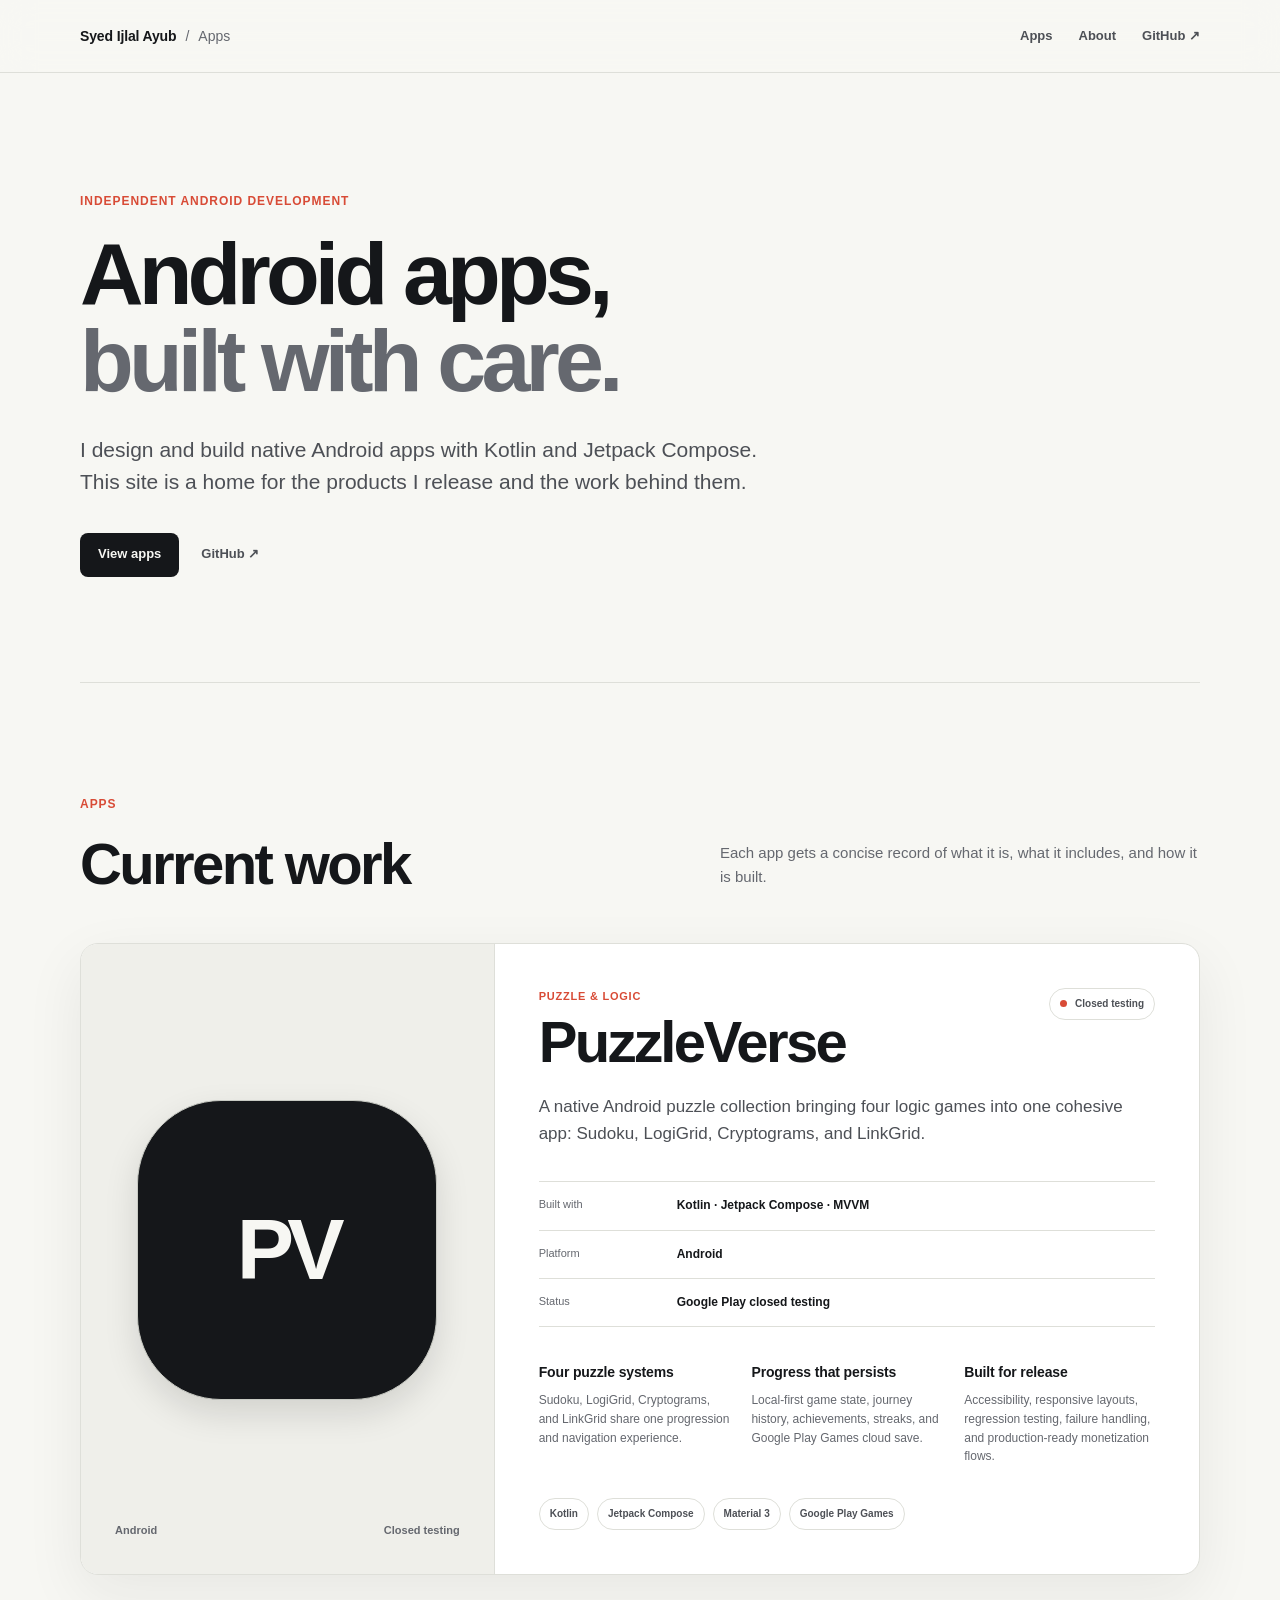
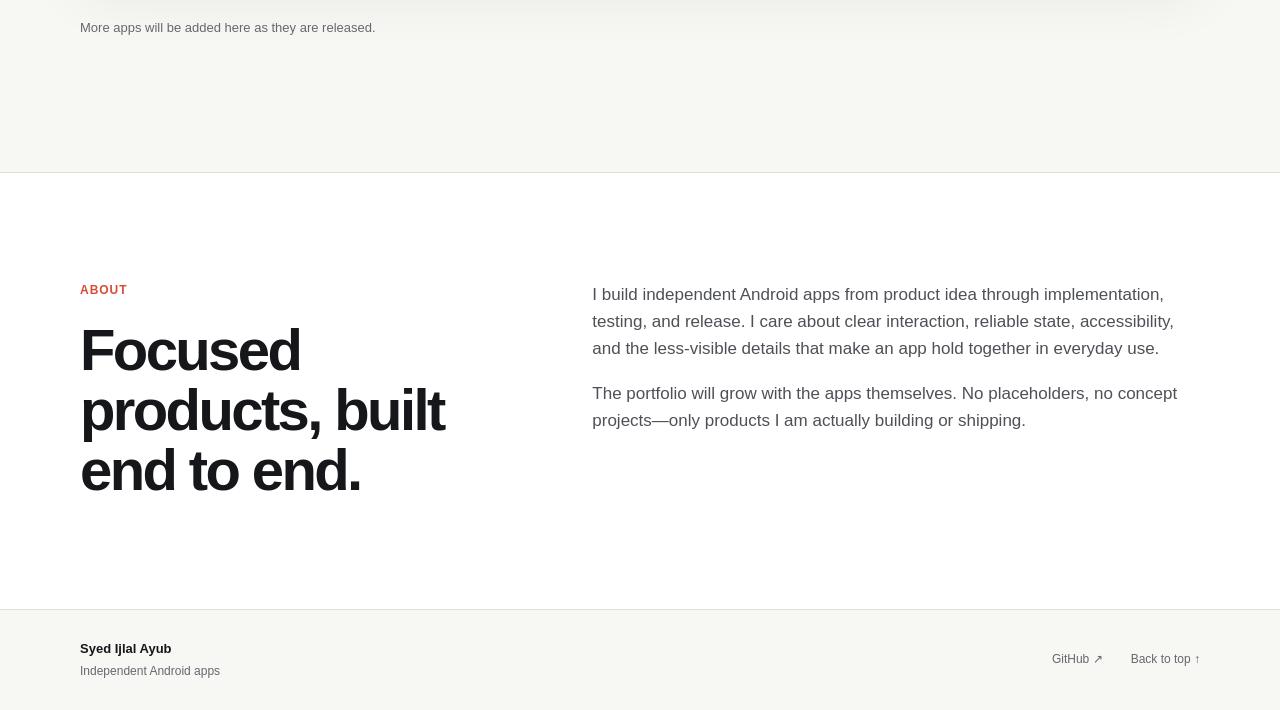
==== index.html @ 1a2fc377 "Rebuild website as apps showcase V8" ====
<!doctype html>
<html lang="en">
<head>
  <meta charset="utf-8" />
  <meta name="viewport" content="width=device-width, initial-scale=1" />
  <meta name="theme-color" content="#f7f7f3" media="(prefers-color-scheme: light)" />
  <meta name="theme-color" content="#111318" media="(prefers-color-scheme: dark)" />
  <meta name="description" content="Android apps by Syed Ijlal Ayub — independent native Android products built with Kotlin and Jetpack Compose." />
  <meta name="author" content="Syed Ijlal Ayub" />
  <meta name="robots" content="index, follow" />
  <meta name="color-scheme" content="light dark" />
  <link rel="canonical" href="https://syedijlalayub.github.io/" />

  <meta property="og:title" content="Apps by Syed Ijlal Ayub" />
  <meta property="og:description" content="Independent native Android apps built with Kotlin and Jetpack Compose." />
  <meta property="og:type" content="website" />
  <meta property="og:url" content="https://syedijlalayub.github.io/" />
  <meta property="og:image" content="https://avatars.githubusercontent.com/u/57711072?v=4" />
  <meta property="og:image:alt" content="Syed Ijlal Ayub" />
  <meta name="twitter:card" content="summary" />
  <meta name="twitter:title" content="Apps by Syed Ijlal Ayub" />
  <meta name="twitter:description" content="Independent native Android apps built with Kotlin and Jetpack Compose." />

  <title>Apps by Syed Ijlal Ayub</title>
  <link rel="icon" href="favicon.svg" type="image/svg+xml" />
  <link rel="stylesheet" href="showcase.css" />

  <script type="application/ld+json">
  {
    "@context": "https://schema.org",
    "@type": "CollectionPage",
    "name": "Apps by Syed Ijlal Ayub",
    "url": "https://syedijlalayub.github.io/",
    "description": "Independent Android apps by Syed Ijlal Ayub.",
    "creator": {
      "@type": "Person",
      "name": "Syed Ijlal Ayub",
      "url": "https://syedijlalayub.github.io/",
      "sameAs": ["https://github.com/SyedIjlalAyub"]
    },
    "hasPart": [{
      "@type": "SoftwareApplication",
      "name": "PuzzleVerse",
      "applicationCategory": "GameApplication",
      "operatingSystem": "Android",
      "description": "A native Android puzzle collection combining Sudoku, LogiGrid, Cryptograms, and LinkGrid.",
      "author": {
        "@type": "Person",
        "name": "Syed Ijlal Ayub"
      }
    }]
  }
  </script>
</head>
<body>
  <a class="skip-link" href="#main">Skip to content</a>

  <header class="site-header" id="top">
    <div class="shell header-inner">
      <a class="brand" href="#top" aria-label="Apps by Syed Ijlal Ayub">
        <span class="brand-name">Syed Ijlal Ayub</span>
        <span class="brand-separator" aria-hidden="true">/</span>
        <span class="brand-context">Apps</span>
      </a>

      <nav class="nav" aria-label="Primary navigation">
        <a href="#apps">Apps</a>
        <a href="#about">About</a>
        <a href="https://github.com/SyedIjlalAyub" target="_blank" rel="noreferrer">GitHub <span aria-hidden="true">↗</span></a>
      </nav>
    </div>
  </header>

  <main id="main">
    <section class="hero shell" aria-labelledby="hero-title">
      <p class="eyebrow">Independent Android development</p>
      <h1 id="hero-title">Android apps,<br><span>built with care.</span></h1>
      <p class="hero-copy">I design and build native Android apps with Kotlin and Jetpack Compose. This site is a home for the products I release and the work behind them.</p>
      <div class="hero-actions">
        <a class="button button-primary" href="#apps">View apps</a>
        <a class="text-link" href="https://github.com/SyedIjlalAyub" target="_blank" rel="noreferrer">GitHub <span aria-hidden="true">↗</span></a>
      </div>
    </section>

    <section class="apps-section" id="apps" aria-labelledby="apps-title">
      <div class="shell">
        <div class="section-intro">
          <div>
            <p class="eyebrow">Apps</p>
            <h2 id="apps-title">Current work</h2>
          </div>
          <p>Each app gets a concise record of what it is, what it includes, and how it is built.</p>
        </div>

        <article class="app-card" id="puzzleverse">
          <div class="app-visual" aria-hidden="true">
            <div class="app-icon">
              <span class="app-icon-mark">PV</span>
            </div>
            <div class="app-visual-meta">
              <span>Android</span>
              <span>Closed testing</span>
            </div>
          </div>

          <div class="app-content">
            <div class="app-heading">
              <div>
                <p class="app-type">Puzzle &amp; logic</p>
                <h3>PuzzleVerse</h3>
              </div>
              <span class="status"><i aria-hidden="true"></i>Closed testing</span>
            </div>

            <p class="app-summary">A native Android puzzle collection bringing four logic games into one cohesive app: Sudoku, LogiGrid, Cryptograms, and LinkGrid.</p>

            <div class="app-meta" aria-label="PuzzleVerse details">
              <div>
                <span>Built with</span>
                <strong>Kotlin · Jetpack Compose · MVVM</strong>
              </div>
              <div>
                <span>Platform</span>
                <strong>Android</strong>
              </div>
              <div>
                <span>Status</span>
                <strong>Google Play closed testing</strong>
              </div>
            </div>

            <div class="app-details">
              <div>
                <h4>Four puzzle systems</h4>
                <p>Sudoku, LogiGrid, Cryptograms, and LinkGrid share one progression and navigation experience.</p>
              </div>
              <div>
                <h4>Progress that persists</h4>
                <p>Local-first game state, journey history, achievements, streaks, and Google Play Games cloud save.</p>
              </div>
              <div>
                <h4>Built for release</h4>
                <p>Accessibility, responsive layouts, regression testing, failure handling, and production-ready monetization flows.</p>
              </div>
            </div>

            <div class="tech-row" aria-label="PuzzleVerse technologies">
              <span>Kotlin</span>
              <span>Jetpack Compose</span>
              <span>Material 3</span>
              <span>Google Play Games</span>
            </div>
          </div>
        </article>

        <div class="more-apps">
          <p>More apps will be added here as they are released.</p>
        </div>
      </div>
    </section>

    <section class="about-section" id="about" aria-labelledby="about-title">
      <div class="shell about-grid">
        <div>
          <p class="eyebrow">About</p>
          <h2 id="about-title">Focused products, built end to end.</h2>
        </div>
        <div class="about-copy">
          <p>I build independent Android apps from product idea through implementation, testing, and release. I care about clear interaction, reliable state, accessibility, and the less-visible details that make an app hold together in everyday use.</p>
          <p>The portfolio will grow with the apps themselves. No placeholders, no concept projects—only products I am actually building or shipping.</p>
        </div>
      </div>
    </section>
  </main>

  <footer class="site-footer">
    <div class="shell footer-inner">
      <div>
        <strong>Syed Ijlal Ayub</strong>
        <span>Independent Android apps</span>
      </div>
      <a href="https://github.com/SyedIjlalAyub" target="_blank" rel="noreferrer">GitHub ↗</a>
      <a href="#top">Back to top ↑</a>
    </div>
  </footer>
</body>
</html>
---- showcase.css ----
:root {
  --bg: #f7f7f3;
  --surface: #ffffff;
  --surface-soft: #efefea;
  --text: #15171a;
  --muted: #65686f;
  --muted-strong: #4d5056;
  --line: #dedfd9;
  --line-strong: #c8cac3;
  --accent: #d84b36;
  --accent-soft: #f7e8e4;
  --header: rgba(247, 247, 243, .88);
  --shadow: 0 20px 60px rgba(24, 26, 31, .07);
  --max: 1120px;
}

@media (prefers-color-scheme: dark) {
  :root {
    --bg: #111318;
    --surface: #17191f;
    --surface-soft: #1d2026;
    --text: #f2f3ef;
    --muted: #a1a5ad;
    --muted-strong: #c4c7cd;
    --line: #292d34;
    --line-strong: #383d46;
    --accent: #ef745e;
    --accent-soft: #2c201f;
    --header: rgba(17, 19, 24, .88);
    --shadow: 0 20px 70px rgba(0, 0, 0, .22);
  }
}

* { box-sizing: border-box; }
html { scroll-behavior: smooth; }
body {
  margin: 0;
  background: var(--bg);
  color: var(--text);
  font-family: Inter, ui-sans-serif, -apple-system, BlinkMacSystemFont, "Segoe UI", sans-serif;
  font-size: 16px;
  line-height: 1.6;
  -webkit-font-smoothing: antialiased;
  text-rendering: optimizeLegibility;
}

a { color: inherit; text-decoration: none; }
button, a { -webkit-tap-highlight-color: transparent; }
::selection { background: var(--accent); color: #fff; }

.shell { width: min(calc(100% - 48px), var(--max)); margin-inline: auto; }

.skip-link {
  position: fixed;
  top: 12px;
  left: 12px;
  z-index: 1000;
  padding: 10px 14px;
  border-radius: 8px;
  background: var(--text);
  color: var(--bg);
  transform: translateY(-160%);
}
.skip-link:focus { transform: translateY(0); }

.site-header {
  position: sticky;
  top: 0;
  z-index: 100;
  border-bottom: 1px solid var(--line);
  background: var(--header);
  backdrop-filter: blur(16px);
}
.header-inner {
  min-height: 72px;
  display: flex;
  align-items: center;
  justify-content: space-between;
  gap: 32px;
}
.brand { display: inline-flex; align-items: baseline; gap: 9px; font-size: 14px; }
.brand-name { font-weight: 750; letter-spacing: -.01em; }
.brand-separator, .brand-context { color: var(--muted); }
.nav { display: flex; align-items: center; gap: 26px; color: var(--muted-strong); font-size: 13px; font-weight: 600; }
.nav a { transition: color .18s ease; }
.nav a:hover { color: var(--text); }

.hero {
  min-height: 610px;
  padding-block: 118px 104px;
  display: flex;
  flex-direction: column;
  justify-content: center;
  border-bottom: 1px solid var(--line);
}
.eyebrow {
  margin: 0 0 20px;
  color: var(--accent);
  font-size: 12px;
  font-weight: 750;
  letter-spacing: .08em;
  text-transform: uppercase;
}
.hero h1 {
  max-width: 830px;
  margin: 0;
  font-size: clamp(52px, 7.4vw, 88px);
  line-height: .98;
  letter-spacing: -.055em;
  font-weight: 760;
}
.hero h1 span { color: var(--muted); }
.hero-copy {
  max-width: 680px;
  margin: 30px 0 0;
  color: var(--muted-strong);
  font-size: clamp(18px, 2vw, 21px);
  line-height: 1.55;
}
.hero-actions { display: flex; align-items: center; gap: 22px; margin-top: 34px; }
.button {
  display: inline-flex;
  align-items: center;
  justify-content: center;
  min-height: 44px;
  padding: 0 18px;
  border-radius: 8px;
  font-size: 13px;
  font-weight: 700;
  transition: transform .18s ease, background .18s ease, border-color .18s ease;
}
.button-primary { background: var(--text); color: var(--bg); }
.button-primary:hover { transform: translateY(-1px); }
.text-link { color: var(--muted-strong); font-size: 13px; font-weight: 700; }
.text-link:hover { color: var(--text); }

.apps-section { padding-block: 112px 120px; }
.section-intro {
  display: grid;
  grid-template-columns: 1fr 1fr;
  gap: 60px;
  align-items: end;
  margin-bottom: 48px;
}
.section-intro h2,
.about-section h2 {
  margin: 0;
  font-size: clamp(36px, 4.8vw, 58px);
  line-height: 1.04;
  letter-spacing: -.045em;
  font-weight: 740;
}
.section-intro > p {
  max-width: 480px;
  margin: 0 0 6px auto;
  color: var(--muted);
  font-size: 15px;
}

.app-card {
  display: grid;
  grid-template-columns: minmax(260px, .74fr) minmax(0, 1.26fr);
  overflow: hidden;
  border: 1px solid var(--line);
  border-radius: 18px;
  background: var(--surface);
  box-shadow: var(--shadow);
}
.app-visual {
  min-height: 600px;
  padding: 34px;
  display: flex;
  flex-direction: column;
  justify-content: space-between;
  background: var(--surface-soft);
  border-right: 1px solid var(--line);
}
.app-icon {
  width: min(100%, 300px);
  aspect-ratio: 1;
  display: grid;
  place-items: center;
  align-self: center;
  margin: auto;
  border: 1px solid var(--line-strong);
  border-radius: 28%;
  background: var(--text);
  box-shadow: 0 14px 34px rgba(0,0,0,.12);
}
.app-icon-mark {
  color: var(--bg);
  font-size: clamp(54px, 7vw, 86px);
  font-weight: 800;
  letter-spacing: -.08em;
}
.app-visual-meta { display: flex; justify-content: space-between; gap: 14px; color: var(--muted); font-size: 11px; font-weight: 650; }

.app-content { padding: 44px; }
.app-heading { display: flex; justify-content: space-between; gap: 24px; align-items: flex-start; }
.app-type { margin: 0 0 8px; color: var(--accent); font-size: 11px; font-weight: 750; letter-spacing: .07em; text-transform: uppercase; }
.app-heading h3 { margin: 0; font-size: clamp(38px, 5vw, 58px); line-height: 1; letter-spacing: -.045em; }
.status {
  flex: 0 0 auto;
  display: inline-flex;
  align-items: center;
  gap: 8px;
  padding: 7px 10px;
  border: 1px solid var(--line);
  border-radius: 999px;
  color: var(--muted-strong);
  font-size: 10px;
  font-weight: 700;
}
.status i { width: 7px; height: 7px; border-radius: 50%; background: var(--accent); }
.app-summary { max-width: 710px; margin: 22px 0 0; color: var(--muted-strong); font-size: 17px; }
.app-meta { margin-top: 34px; border-top: 1px solid var(--line); border-bottom: 1px solid var(--line); }
.app-meta div { display: grid; grid-template-columns: 120px 1fr; gap: 18px; padding: 14px 0; }
.app-meta div + div { border-top: 1px solid var(--line); }
.app-meta span { color: var(--muted); font-size: 11px; }
.app-meta strong { font-size: 12px; font-weight: 680; }
.app-details { display: grid; grid-template-columns: repeat(3, 1fr); gap: 22px; margin-top: 34px; }
.app-details h4 { margin: 0 0 8px; font-size: 14px; letter-spacing: -.01em; }
.app-details p { margin: 0; color: var(--muted); font-size: 12px; line-height: 1.55; }
.tech-row { display: flex; flex-wrap: wrap; gap: 8px; margin-top: 32px; }
.tech-row span { padding: 7px 10px; border: 1px solid var(--line); border-radius: 999px; color: var(--muted-strong); font-size: 10px; font-weight: 650; }
.more-apps { padding-top: 30px; color: var(--muted); font-size: 13px; }

.about-section { padding-block: 108px; border-top: 1px solid var(--line); background: var(--surface); }
.about-grid { display: grid; grid-template-columns: .82fr 1.18fr; gap: 90px; }
.about-copy { max-width: 650px; }
.about-copy p { margin: 0; color: var(--muted-strong); font-size: 17px; }
.about-copy p + p { margin-top: 18px; }

.site-footer { border-top: 1px solid var(--line); }
.footer-inner { min-height: 100px; display: grid; grid-template-columns: 1fr auto auto; align-items: center; gap: 28px; color: var(--muted); font-size: 12px; }
.footer-inner > div { display: grid; gap: 2px; }
.footer-inner strong { color: var(--text); font-size: 13px; }
.footer-inner a:hover { color: var(--text); }

:focus-visible { outline: 2px solid var(--accent); outline-offset: 4px; }

@media (max-width: 900px) {
  .hero { min-height: auto; padding-block: 90px 82px; }
  .section-intro, .about-grid { grid-template-columns: 1fr; gap: 28px; }
  .section-intro > p { margin-left: 0; }
  .app-card { grid-template-columns: 1fr; }
  .app-visual { min-height: 390px; border-right: 0; border-bottom: 1px solid var(--line); }
  .app-icon { width: min(240px, 62vw); }
  .app-details { grid-template-columns: 1fr; }
}

@media (max-width: 620px) {
  .shell { width: min(calc(100% - 30px), var(--max)); }
  .header-inner { min-height: 64px; }
  .brand-separator, .brand-context { display: none; }
  .nav { gap: 16px; }
  .nav a:nth-child(2) { display: none; }
  .hero { padding-block: 72px 68px; }
  .hero h1 { font-size: clamp(46px, 14vw, 66px); }
  .hero-copy { font-size: 17px; }
  .apps-section { padding-block: 78px 86px; }
  .app-visual { min-height: 330px; padding: 24px; }
  .app-content { padding: 26px 22px; }
  .app-heading { flex-direction: column; gap: 14px; }
  .app-meta div { grid-template-columns: 1fr; gap: 4px; }
  .about-section { padding-block: 78px; }
  .footer-inner { padding-block: 26px; grid-template-columns: 1fr; gap: 10px; }
}

@media (prefers-reduced-motion: reduce) {
  html { scroll-behavior: auto; }
  *, *::before, *::after { transition-duration: .01ms !important; }
}
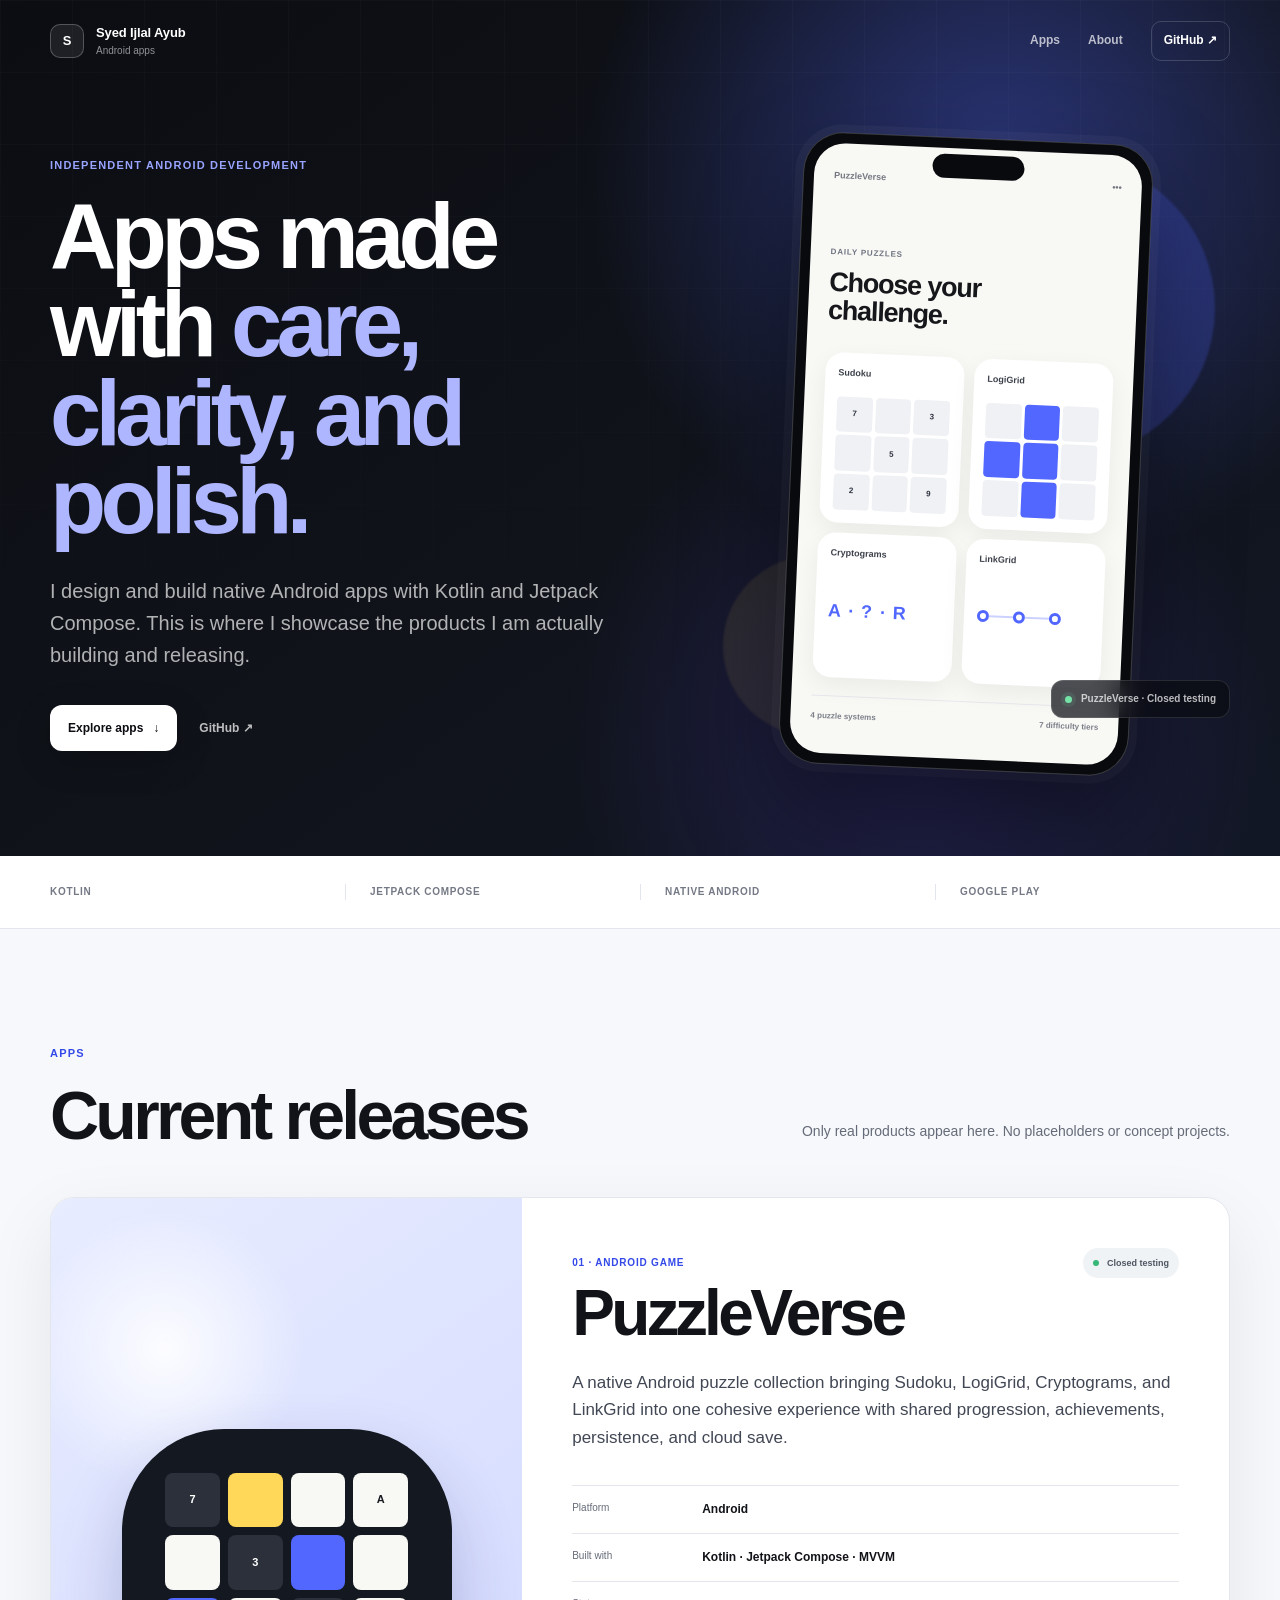
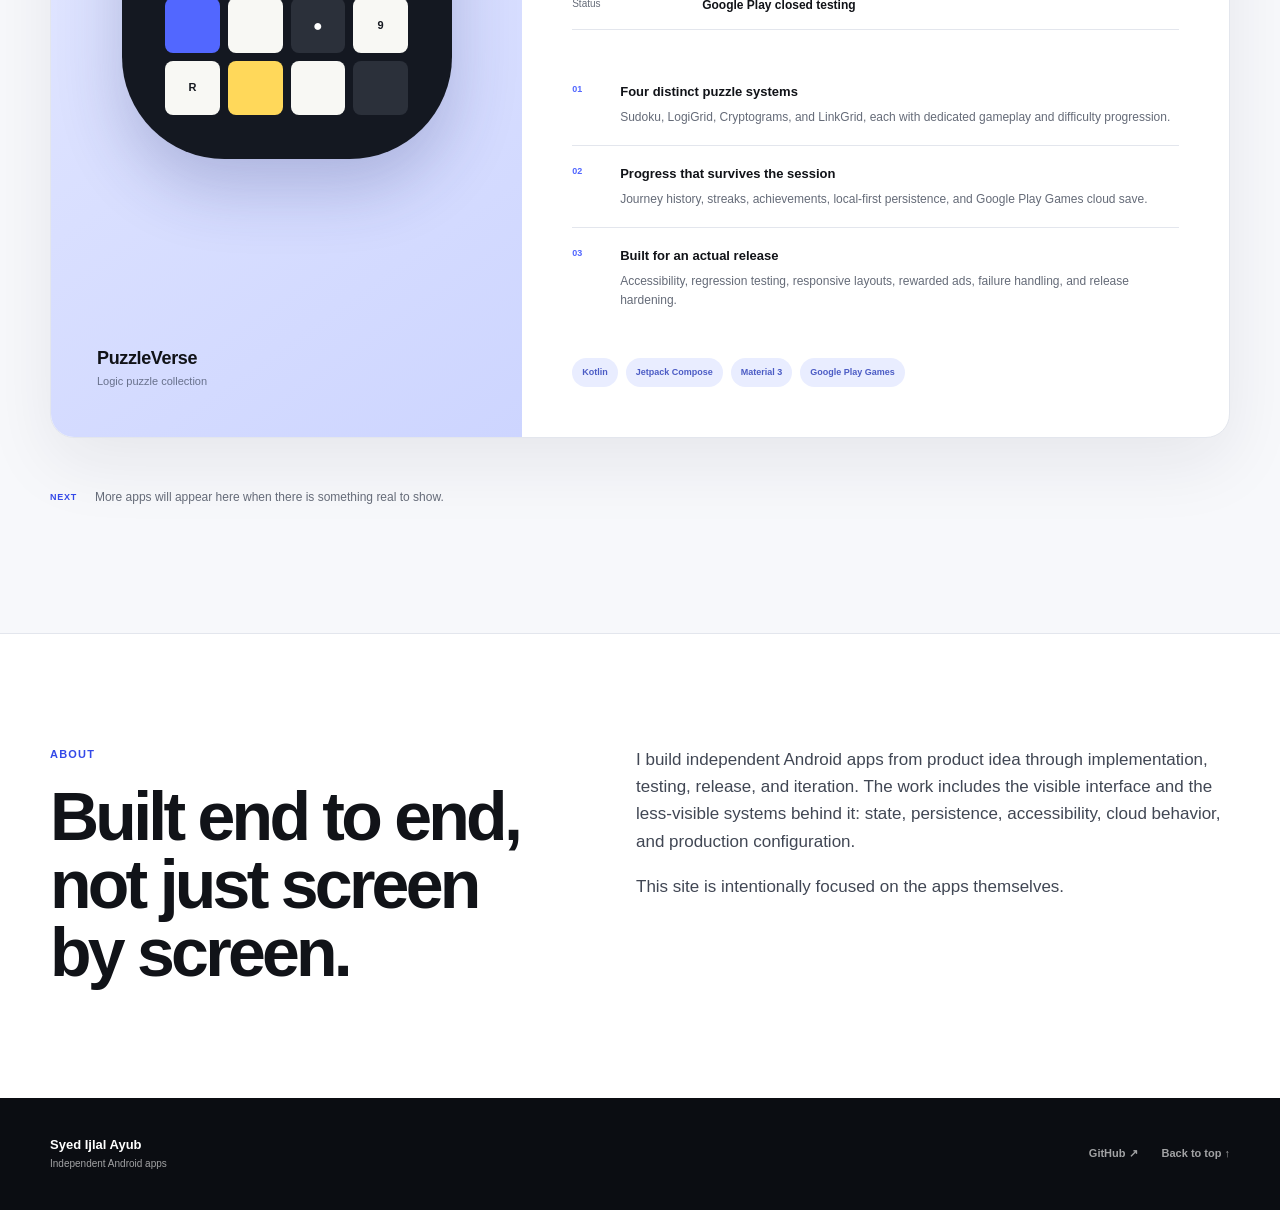
==== commit 07225798: "Redesign app showcase V9" ====
--- a/index.html
+++ b/index.html
@@ -3,23 +3,21 @@
 <head>
   <meta charset="utf-8" />
   <meta name="viewport" content="width=device-width, initial-scale=1" />
-  <meta name="theme-color" content="#f7f7f3" media="(prefers-color-scheme: light)" />
-  <meta name="theme-color" content="#111318" media="(prefers-color-scheme: dark)" />
-  <meta name="description" content="Android apps by Syed Ijlal Ayub — independent native Android products built with Kotlin and Jetpack Compose." />
+  <meta name="theme-color" content="#0b0d12" />
+  <meta name="description" content="Independent Android apps by Syed Ijlal Ayub, including PuzzleVerse — a native puzzle collection built with Kotlin and Jetpack Compose." />
   <meta name="author" content="Syed Ijlal Ayub" />
   <meta name="robots" content="index, follow" />
-  <meta name="color-scheme" content="light dark" />
   <link rel="canonical" href="https://syedijlalayub.github.io/" />
 
   <meta property="og:title" content="Apps by Syed Ijlal Ayub" />
-  <meta property="og:description" content="Independent native Android apps built with Kotlin and Jetpack Compose." />
+  <meta property="og:description" content="Independent Android apps built with Kotlin and Jetpack Compose." />
   <meta property="og:type" content="website" />
   <meta property="og:url" content="https://syedijlalayub.github.io/" />
   <meta property="og:image" content="https://avatars.githubusercontent.com/u/57711072?v=4" />
   <meta property="og:image:alt" content="Syed Ijlal Ayub" />
   <meta name="twitter:card" content="summary" />
   <meta name="twitter:title" content="Apps by Syed Ijlal Ayub" />
-  <meta name="twitter:description" content="Independent native Android apps built with Kotlin and Jetpack Compose." />
+  <meta name="twitter:description" content="Independent Android apps built with Kotlin and Jetpack Compose." />
 
   <title>Apps by Syed Ijlal Ayub</title>
   <link rel="icon" href="favicon.svg" type="image/svg+xml" />
@@ -58,93 +56,156 @@
   <header class="site-header" id="top">
     <div class="shell header-inner">
       <a class="brand" href="#top" aria-label="Apps by Syed Ijlal Ayub">
-        <span class="brand-name">Syed Ijlal Ayub</span>
-        <span class="brand-separator" aria-hidden="true">/</span>
-        <span class="brand-context">Apps</span>
+        <span class="brand-mark" aria-hidden="true">S</span>
+        <span class="brand-copy">
+          <strong>Syed Ijlal Ayub</strong>
+          <small>Android apps</small>
+        </span>
       </a>
 
       <nav class="nav" aria-label="Primary navigation">
         <a href="#apps">Apps</a>
         <a href="#about">About</a>
-        <a href="https://github.com/SyedIjlalAyub" target="_blank" rel="noreferrer">GitHub <span aria-hidden="true">↗</span></a>
+        <a class="nav-github" href="https://github.com/SyedIjlalAyub" target="_blank" rel="noreferrer">GitHub <span aria-hidden="true">↗</span></a>
       </nav>
     </div>
   </header>
 
   <main id="main">
-    <section class="hero shell" aria-labelledby="hero-title">
-      <p class="eyebrow">Independent Android development</p>
-      <h1 id="hero-title">Android apps,<br><span>built with care.</span></h1>
-      <p class="hero-copy">I design and build native Android apps with Kotlin and Jetpack Compose. This site is a home for the products I release and the work behind them.</p>
-      <div class="hero-actions">
-        <a class="button button-primary" href="#apps">View apps</a>
-        <a class="text-link" href="https://github.com/SyedIjlalAyub" target="_blank" rel="noreferrer">GitHub <span aria-hidden="true">↗</span></a>
+    <section class="hero">
+      <div class="shell hero-grid">
+        <div class="hero-copy">
+          <p class="eyebrow">Independent Android development</p>
+          <h1>Apps made with <span>care, clarity, and polish.</span></h1>
+          <p class="hero-lede">I design and build native Android apps with Kotlin and Jetpack Compose. This is where I showcase the products I am actually building and releasing.</p>
+          <div class="hero-actions">
+            <a class="button button-light" href="#apps">Explore apps <span aria-hidden="true">↓</span></a>
+            <a class="hero-link" href="https://github.com/SyedIjlalAyub" target="_blank" rel="noreferrer">GitHub <span aria-hidden="true">↗</span></a>
+          </div>
+        </div>
+
+        <div class="hero-product" aria-label="PuzzleVerse preview">
+          <div class="orb orb-one" aria-hidden="true"></div>
+          <div class="orb orb-two" aria-hidden="true"></div>
+          <div class="phone" aria-hidden="true">
+            <div class="phone-speaker"></div>
+            <div class="phone-screen">
+              <div class="screen-topline">
+                <span>PuzzleVerse</span>
+                <span>•••</span>
+              </div>
+              <div class="screen-copy">
+                <small>DAILY PUZZLES</small>
+                <strong>Choose your challenge.</strong>
+              </div>
+              <div class="puzzle-grid">
+                <div class="puzzle-tile sudoku">
+                  <span class="tile-label">Sudoku</span>
+                  <div class="sudoku-mini">
+                    <i>7</i><i></i><i>3</i>
+                    <i></i><i>5</i><i></i>
+                    <i>2</i><i></i><i>9</i>
+                  </div>
+                </div>
+                <div class="puzzle-tile logigrid">
+                  <span class="tile-label">LogiGrid</span>
+                  <div class="pixel-mini">
+                    <i></i><i class="on"></i><i></i>
+                    <i class="on"></i><i class="on"></i><i></i>
+                    <i></i><i class="on"></i><i></i>
+                  </div>
+                </div>
+                <div class="puzzle-tile crypto">
+                  <span class="tile-label">Cryptograms</span>
+                  <div class="crypto-mini">A · ? · R</div>
+                </div>
+                <div class="puzzle-tile linkgrid">
+                  <span class="tile-label">LinkGrid</span>
+                  <div class="link-mini"><i></i><b></b><i></i><b></b><i></i></div>
+                </div>
+              </div>
+              <div class="screen-footer">
+                <span>4 puzzle systems</span>
+                <span>7 difficulty tiers</span>
+              </div>
+            </div>
+          </div>
+          <div class="hero-product-note">
+            <span class="status-dot" aria-hidden="true"></span>
+            PuzzleVerse · Closed testing
+          </div>
+        </div>
+      </div>
+    </section>
+
+    <section class="trust-strip" aria-label="Development focus">
+      <div class="shell trust-grid">
+        <span>Kotlin</span>
+        <span>Jetpack Compose</span>
+        <span>Native Android</span>
+        <span>Google Play</span>
       </div>
     </section>
 
     <section class="apps-section" id="apps" aria-labelledby="apps-title">
       <div class="shell">
-        <div class="section-intro">
-          <div>
-            <p class="eyebrow">Apps</p>
-            <h2 id="apps-title">Current work</h2>
-          </div>
-          <p>Each app gets a concise record of what it is, what it includes, and how it is built.</p>
-        </div>
-
-        <article class="app-card" id="puzzleverse">
-          <div class="app-visual" aria-hidden="true">
-            <div class="app-icon">
-              <span class="app-icon-mark">PV</span>
-            </div>
-            <div class="app-visual-meta">
-              <span>Android</span>
-              <span>Closed testing</span>
-            </div>
-          </div>
-
-          <div class="app-content">
-            <div class="app-heading">
-              <div>
-                <p class="app-type">Puzzle &amp; logic</p>
+        <div class="section-heading">
+          <p class="eyebrow eyebrow-dark">Apps</p>
+          <div class="section-heading-row">
+            <h2 id="apps-title">Current releases</h2>
+            <p>Only real products appear here. No placeholders or concept projects.</p>
+          </div>
+        </div>
+
+        <article class="product-card" id="puzzleverse">
+          <div class="product-visual">
+            <div class="product-icon" aria-hidden="true">
+              <div class="icon-grid">
+                <span class="dark">7</span><span class="yellow"></span><span></span><span>A</span>
+                <span></span><span class="dark">3</span><span class="blue"></span><span></span>
+                <span class="blue"></span><span></span><span class="dark goal">●</span><span>9</span>
+                <span>R</span><span class="yellow"></span><span></span><span class="dark"></span>
+              </div>
+            </div>
+            <div class="product-visual-copy">
+              <strong>PuzzleVerse</strong>
+              <span>Logic puzzle collection</span>
+            </div>
+          </div>
+
+          <div class="product-content">
+            <div class="product-heading">
+              <div>
+                <span class="product-kicker">01 · Android game</span>
                 <h3>PuzzleVerse</h3>
               </div>
-              <span class="status"><i aria-hidden="true"></i>Closed testing</span>
-            </div>
-
-            <p class="app-summary">A native Android puzzle collection bringing four logic games into one cohesive app: Sudoku, LogiGrid, Cryptograms, and LinkGrid.</p>
-
-            <div class="app-meta" aria-label="PuzzleVerse details">
-              <div>
-                <span>Built with</span>
-                <strong>Kotlin · Jetpack Compose · MVVM</strong>
-              </div>
-              <div>
-                <span>Platform</span>
-                <strong>Android</strong>
-              </div>
-              <div>
-                <span>Status</span>
-                <strong>Google Play closed testing</strong>
-              </div>
-            </div>
-
-            <div class="app-details">
-              <div>
-                <h4>Four puzzle systems</h4>
-                <p>Sudoku, LogiGrid, Cryptograms, and LinkGrid share one progression and navigation experience.</p>
-              </div>
-              <div>
-                <h4>Progress that persists</h4>
-                <p>Local-first game state, journey history, achievements, streaks, and Google Play Games cloud save.</p>
-              </div>
-              <div>
-                <h4>Built for release</h4>
-                <p>Accessibility, responsive layouts, regression testing, failure handling, and production-ready monetization flows.</p>
-              </div>
-            </div>
-
-            <div class="tech-row" aria-label="PuzzleVerse technologies">
+              <span class="status-pill"><i aria-hidden="true"></i>Closed testing</span>
+            </div>
+
+            <p class="product-summary">A native Android puzzle collection bringing Sudoku, LogiGrid, Cryptograms, and LinkGrid into one cohesive experience with shared progression, achievements, persistence, and cloud save.</p>
+
+            <dl class="product-meta">
+              <div><dt>Platform</dt><dd>Android</dd></div>
+              <div><dt>Built with</dt><dd>Kotlin · Jetpack Compose · MVVM</dd></div>
+              <div><dt>Status</dt><dd>Google Play closed testing</dd></div>
+            </dl>
+
+            <div class="feature-list">
+              <div>
+                <span>01</span>
+                <div><strong>Four distinct puzzle systems</strong><p>Sudoku, LogiGrid, Cryptograms, and LinkGrid, each with dedicated gameplay and difficulty progression.</p></div>
+              </div>
+              <div>
+                <span>02</span>
+                <div><strong>Progress that survives the session</strong><p>Journey history, streaks, achievements, local-first persistence, and Google Play Games cloud save.</p></div>
+              </div>
+              <div>
+                <span>03</span>
+                <div><strong>Built for an actual release</strong><p>Accessibility, regression testing, responsive layouts, rewarded ads, failure handling, and release hardening.</p></div>
+              </div>
+            </div>
+
+            <div class="tag-row" aria-label="PuzzleVerse technologies">
               <span>Kotlin</span>
               <span>Jetpack Compose</span>
               <span>Material 3</span>
@@ -153,21 +214,22 @@
           </div>
         </article>
 
-        <div class="more-apps">
-          <p>More apps will be added here as they are released.</p>
+        <div class="next-release">
+          <span>Next</span>
+          <p>More apps will appear here when there is something real to show.</p>
         </div>
       </div>
     </section>
 
     <section class="about-section" id="about" aria-labelledby="about-title">
       <div class="shell about-grid">
-        <div>
-          <p class="eyebrow">About</p>
-          <h2 id="about-title">Focused products, built end to end.</h2>
+        <div class="about-heading">
+          <p class="eyebrow eyebrow-dark">About</p>
+          <h2 id="about-title">Built end to end, not just screen by screen.</h2>
         </div>
         <div class="about-copy">
-          <p>I build independent Android apps from product idea through implementation, testing, and release. I care about clear interaction, reliable state, accessibility, and the less-visible details that make an app hold together in everyday use.</p>
-          <p>The portfolio will grow with the apps themselves. No placeholders, no concept projects—only products I am actually building or shipping.</p>
+          <p>I build independent Android apps from product idea through implementation, testing, release, and iteration. The work includes the visible interface and the less-visible systems behind it: state, persistence, accessibility, cloud behavior, and production configuration.</p>
+          <p>This site is intentionally focused on the apps themselves.</p>
         </div>
       </div>
     </section>
@@ -179,8 +241,10 @@
         <strong>Syed Ijlal Ayub</strong>
         <span>Independent Android apps</span>
       </div>
-      <a href="https://github.com/SyedIjlalAyub" target="_blank" rel="noreferrer">GitHub ↗</a>
-      <a href="#top">Back to top ↑</a>
+      <div class="footer-links">
+        <a href="https://github.com/SyedIjlalAyub" target="_blank" rel="noreferrer">GitHub ↗</a>
+        <a href="#top">Back to top ↑</a>
+      </div>
     </div>
   </footer>
 </body>
--- a/showcase.css
+++ b/showcase.css
@@ -1,41 +1,27 @@
 :root {
-  --bg: #f7f7f3;
+  --ink: #0b0d12;
+  --ink-soft: #171a22;
+  --paper: #f7f8fb;
   --surface: #ffffff;
-  --surface-soft: #efefea;
-  --text: #15171a;
-  --muted: #65686f;
-  --muted-strong: #4d5056;
-  --line: #dedfd9;
-  --line-strong: #c8cac3;
-  --accent: #d84b36;
-  --accent-soft: #f7e8e4;
-  --header: rgba(247, 247, 243, .88);
-  --shadow: 0 20px 60px rgba(24, 26, 31, .07);
-  --max: 1120px;
-}
-
-@media (prefers-color-scheme: dark) {
-  :root {
-    --bg: #111318;
-    --surface: #17191f;
-    --surface-soft: #1d2026;
-    --text: #f2f3ef;
-    --muted: #a1a5ad;
-    --muted-strong: #c4c7cd;
-    --line: #292d34;
-    --line-strong: #383d46;
-    --accent: #ef745e;
-    --accent-soft: #2c201f;
-    --header: rgba(17, 19, 24, .88);
-    --shadow: 0 20px 70px rgba(0, 0, 0, .22);
-  }
+  --text: #111318;
+  --muted: #656b78;
+  --muted-strong: #414754;
+  --line: #e3e6ed;
+  --line-dark: rgba(255,255,255,.13);
+  --cobalt: #5267ff;
+  --cobalt-deep: #3449e8;
+  --blue-soft: #e9edff;
+  --yellow: #ffd85a;
+  --lavender: #98a4ff;
+  --max: 1180px;
+  --radius: 24px;
 }
 
 * { box-sizing: border-box; }
 html { scroll-behavior: smooth; }
 body {
   margin: 0;
-  background: var(--bg);
+  background: var(--paper);
   color: var(--text);
   font-family: Inter, ui-sans-serif, -apple-system, BlinkMacSystemFont, "Segoe UI", sans-serif;
   font-size: 16px;
@@ -45,229 +31,375 @@
 }
 
 a { color: inherit; text-decoration: none; }
-button, a { -webkit-tap-highlight-color: transparent; }
-::selection { background: var(--accent); color: #fff; }
-
+::selection { background: var(--cobalt); color: #fff; }
 .shell { width: min(calc(100% - 48px), var(--max)); margin-inline: auto; }
 
 .skip-link {
   position: fixed;
-  top: 12px;
-  left: 12px;
+  left: 16px;
+  top: 16px;
   z-index: 1000;
   padding: 10px 14px;
-  border-radius: 8px;
-  background: var(--text);
-  color: var(--bg);
-  transform: translateY(-160%);
+  border-radius: 10px;
+  background: #fff;
+  color: #111;
+  transform: translateY(-180%);
 }
 .skip-link:focus { transform: translateY(0); }
 
 .site-header {
-  position: sticky;
-  top: 0;
-  z-index: 100;
-  border-bottom: 1px solid var(--line);
-  background: var(--header);
-  backdrop-filter: blur(16px);
+  position: absolute;
+  inset: 0 0 auto;
+  z-index: 50;
+  color: #fff;
 }
 .header-inner {
-  min-height: 72px;
+  min-height: 82px;
   display: flex;
   align-items: center;
   justify-content: space-between;
-  gap: 32px;
-}
-.brand { display: inline-flex; align-items: baseline; gap: 9px; font-size: 14px; }
-.brand-name { font-weight: 750; letter-spacing: -.01em; }
-.brand-separator, .brand-context { color: var(--muted); }
-.nav { display: flex; align-items: center; gap: 26px; color: var(--muted-strong); font-size: 13px; font-weight: 600; }
+  gap: 28px;
+}
+.brand { display: inline-flex; align-items: center; gap: 12px; }
+.brand-mark {
+  width: 34px;
+  height: 34px;
+  display: grid;
+  place-items: center;
+  border: 1px solid rgba(255,255,255,.24);
+  border-radius: 10px;
+  background: rgba(255,255,255,.08);
+  font-size: 13px;
+  font-weight: 800;
+}
+.brand-copy { display: grid; line-height: 1.15; }
+.brand-copy strong { font-size: 13px; letter-spacing: -.01em; }
+.brand-copy small { margin-top: 4px; color: rgba(255,255,255,.55); font-size: 10px; }
+.nav { display: flex; align-items: center; gap: 28px; color: rgba(255,255,255,.7); font-size: 12px; font-weight: 650; }
 .nav a { transition: color .18s ease; }
-.nav a:hover { color: var(--text); }
+.nav a:hover { color: #fff; }
+.nav-github {
+  padding: 9px 12px;
+  border: 1px solid rgba(255,255,255,.16);
+  border-radius: 10px;
+  color: #fff !important;
+}
 
 .hero {
-  min-height: 610px;
-  padding-block: 118px 104px;
-  display: flex;
-  flex-direction: column;
-  justify-content: center;
-  border-bottom: 1px solid var(--line);
-}
+  position: relative;
+  overflow: hidden;
+  background:
+    radial-gradient(circle at 78% 20%, rgba(82,103,255,.42), transparent 34%),
+    radial-gradient(circle at 72% 85%, rgba(103,78,255,.22), transparent 30%),
+    linear-gradient(145deg, #0b0d12 0%, #10131a 55%, #121725 100%);
+  color: #fff;
+}
+.hero::before {
+  content: "";
+  position: absolute;
+  inset: 0;
+  pointer-events: none;
+  background-image:
+    linear-gradient(rgba(255,255,255,.025) 1px, transparent 1px),
+    linear-gradient(90deg, rgba(255,255,255,.025) 1px, transparent 1px);
+  background-size: 72px 72px;
+  mask-image: linear-gradient(to bottom, black, transparent 88%);
+}
+.hero-grid {
+  position: relative;
+  z-index: 1;
+  min-height: 760px;
+  padding-block: 138px 86px;
+  display: grid;
+  grid-template-columns: 1.05fr .95fr;
+  gap: 70px;
+  align-items: center;
+}
+.hero-copy { max-width: 680px; }
 .eyebrow {
-  margin: 0 0 20px;
-  color: var(--accent);
-  font-size: 12px;
-  font-weight: 750;
-  letter-spacing: .08em;
+  margin: 0 0 18px;
+  color: var(--lavender);
+  font-size: 11px;
+  font-weight: 800;
+  letter-spacing: .11em;
   text-transform: uppercase;
 }
+.eyebrow-dark { color: var(--cobalt-deep); }
 .hero h1 {
-  max-width: 830px;
   margin: 0;
-  font-size: clamp(52px, 7.4vw, 88px);
-  line-height: .98;
-  letter-spacing: -.055em;
+  max-width: 720px;
+  font-size: clamp(58px, 7.4vw, 92px);
+  line-height: .96;
+  letter-spacing: -.062em;
   font-weight: 760;
 }
-.hero h1 span { color: var(--muted); }
-.hero-copy {
-  max-width: 680px;
+.hero h1 span { color: #aeb6ff; }
+.hero-lede {
+  max-width: 620px;
   margin: 30px 0 0;
-  color: var(--muted-strong);
-  font-size: clamp(18px, 2vw, 21px);
-  line-height: 1.55;
+  color: rgba(255,255,255,.68);
+  font-size: clamp(17px, 1.9vw, 20px);
+  line-height: 1.6;
 }
 .hero-actions { display: flex; align-items: center; gap: 22px; margin-top: 34px; }
 .button {
+  min-height: 46px;
+  padding: 0 18px;
   display: inline-flex;
   align-items: center;
   justify-content: center;
-  min-height: 44px;
-  padding: 0 18px;
-  border-radius: 8px;
-  font-size: 13px;
+  gap: 10px;
+  border-radius: 12px;
+  font-size: 12px;
+  font-weight: 750;
+}
+.button-light { background: #fff; color: var(--ink); box-shadow: 0 10px 35px rgba(0,0,0,.18); }
+.hero-link { color: rgba(255,255,255,.72); font-size: 12px; font-weight: 700; }
+.hero-link:hover { color: #fff; }
+
+.hero-product {
+  position: relative;
+  min-height: 560px;
+  display: grid;
+  place-items: center;
+}
+.orb { position: absolute; border-radius: 50%; filter: blur(1px); }
+.orb-one { width: 300px; height: 300px; right: 15px; top: 20px; background: rgba(82,103,255,.24); }
+.orb-two { width: 180px; height: 180px; left: 20px; bottom: 34px; background: rgba(255,216,90,.09); }
+.phone {
+  position: relative;
+  z-index: 2;
+  width: min(350px, 84vw);
+  padding: 10px;
+  border: 1px solid rgba(255,255,255,.2);
+  border-radius: 40px;
+  background: #080a0e;
+  box-shadow: 0 45px 100px rgba(0,0,0,.45), 0 0 0 8px rgba(255,255,255,.035);
+  transform: rotate(2.5deg);
+}
+.phone-speaker {
+  position: absolute;
+  z-index: 4;
+  top: 16px;
+  left: 50%;
+  width: 92px;
+  height: 24px;
+  border-radius: 20px;
+  transform: translateX(-50%);
+  background: #080a0e;
+}
+.phone-screen {
+  min-height: 610px;
+  padding: 25px 20px 20px;
+  overflow: hidden;
+  border-radius: 31px;
+  background: #f8f8f4;
+  color: #15171b;
+}
+.screen-topline { display: flex; justify-content: space-between; color: #737780; font-size: 9px; font-weight: 700; }
+.screen-copy { margin-top: 54px; }
+.screen-copy small { color: #6e7380; font-size: 8px; font-weight: 800; letter-spacing: .1em; }
+.screen-copy strong { display: block; margin-top: 6px; max-width: 220px; font-size: 27px; line-height: 1.04; letter-spacing: -.045em; }
+.puzzle-grid { display: grid; grid-template-columns: 1fr 1fr; gap: 10px; margin-top: 28px; }
+.puzzle-tile { min-height: 145px; padding: 13px; border-radius: 18px; background: #fff; box-shadow: 0 8px 24px rgba(22,24,30,.06); }
+.tile-label { display: block; margin-bottom: 16px; color: #3d414b; font-size: 9px; font-weight: 800; }
+.sudoku-mini, .pixel-mini { display: grid; grid-template-columns: repeat(3, 1fr); gap: 3px; }
+.sudoku-mini i, .pixel-mini i {
+  aspect-ratio: 1;
+  display: grid;
+  place-items: center;
+  border-radius: 4px;
+  background: #f0f1f5;
+  color: #2f3440;
+  font-size: 8px;
+  font-style: normal;
+  font-weight: 800;
+}
+.pixel-mini i.on { background: #5267ff; }
+.crypto-mini { margin-top: 37px; color: #5267ff; font-size: 18px; font-weight: 800; letter-spacing: .08em; }
+.link-mini { margin-top: 44px; display: flex; align-items: center; }
+.link-mini i { width: 12px; height: 12px; border: 3px solid #5267ff; border-radius: 50%; }
+.link-mini b { width: 24px; height: 2px; background: #ccd2ff; }
+.screen-footer { display: flex; justify-content: space-between; gap: 10px; margin-top: 18px; padding-top: 14px; border-top: 1px solid #e7e8ed; color: #7a7e88; font-size: 8px; font-weight: 700; }
+.hero-product-note {
+  position: absolute;
+  z-index: 3;
+  right: 0;
+  bottom: 52px;
+  display: inline-flex;
+  align-items: center;
+  gap: 9px;
+  padding: 10px 13px;
+  border: 1px solid rgba(255,255,255,.12);
+  border-radius: 12px;
+  background: rgba(10,12,18,.72);
+  backdrop-filter: blur(14px);
+  color: rgba(255,255,255,.72);
+  font-size: 10px;
   font-weight: 700;
-  transition: transform .18s ease, background .18s ease, border-color .18s ease;
-}
-.button-primary { background: var(--text); color: var(--bg); }
-.button-primary:hover { transform: translateY(-1px); }
-.text-link { color: var(--muted-strong); font-size: 13px; font-weight: 700; }
-.text-link:hover { color: var(--text); }
-
-.apps-section { padding-block: 112px 120px; }
-.section-intro {
-  display: grid;
-  grid-template-columns: 1fr 1fr;
-  gap: 60px;
-  align-items: end;
-  margin-bottom: 48px;
-}
-.section-intro h2,
-.about-section h2 {
+}
+.status-dot { width: 7px; height: 7px; border-radius: 50%; background: #75e2a7; box-shadow: 0 0 0 4px rgba(117,226,167,.1); }
+
+.trust-strip { border-bottom: 1px solid var(--line); background: #fff; }
+.trust-grid { min-height: 72px; display: grid; grid-template-columns: repeat(4, 1fr); align-items: center; }
+.trust-grid span { padding-left: 24px; color: #747985; font-size: 10px; font-weight: 800; letter-spacing: .07em; text-transform: uppercase; }
+.trust-grid span + span { border-left: 1px solid var(--line); }
+.trust-grid span:first-child { padding-left: 0; }
+
+.apps-section { padding-block: 116px 126px; }
+.section-heading { margin-bottom: 48px; }
+.section-heading-row { display: grid; grid-template-columns: 1fr .7fr; gap: 60px; align-items: end; }
+.section-heading h2, .about-heading h2 {
   margin: 0;
-  font-size: clamp(36px, 4.8vw, 58px);
-  line-height: 1.04;
-  letter-spacing: -.045em;
-  font-weight: 740;
-}
-.section-intro > p {
-  max-width: 480px;
-  margin: 0 0 6px auto;
-  color: var(--muted);
-  font-size: 15px;
-}
-
-.app-card {
-  display: grid;
-  grid-template-columns: minmax(260px, .74fr) minmax(0, 1.26fr);
+  font-size: clamp(42px, 5.4vw, 68px);
+  line-height: 1;
+  letter-spacing: -.055em;
+}
+.section-heading-row > p { max-width: 430px; margin: 0 0 6px auto; color: var(--muted); font-size: 14px; }
+
+.product-card {
+  display: grid;
+  grid-template-columns: .8fr 1.2fr;
   overflow: hidden;
   border: 1px solid var(--line);
-  border-radius: 18px;
-  background: var(--surface);
-  box-shadow: var(--shadow);
-}
-.app-visual {
-  min-height: 600px;
-  padding: 34px;
+  border-radius: var(--radius);
+  background: #fff;
+  box-shadow: 0 24px 70px rgba(25,31,45,.08);
+}
+.product-visual {
+  min-height: 650px;
+  padding: 46px;
   display: flex;
   flex-direction: column;
   justify-content: space-between;
-  background: var(--surface-soft);
-  border-right: 1px solid var(--line);
-}
-.app-icon {
-  width: min(100%, 300px);
+  background:
+    radial-gradient(circle at 24% 18%, rgba(255,255,255,.9), transparent 18%),
+    linear-gradient(145deg, #e8ecff 0%, #d9dfff 55%, #cdd5ff 100%);
+}
+.product-icon {
+  width: min(330px, 100%);
   aspect-ratio: 1;
   display: grid;
   place-items: center;
   align-self: center;
   margin: auto;
-  border: 1px solid var(--line-strong);
-  border-radius: 28%;
-  background: var(--text);
-  box-shadow: 0 14px 34px rgba(0,0,0,.12);
-}
-.app-icon-mark {
-  color: var(--bg);
-  font-size: clamp(54px, 7vw, 86px);
+  padding: 17px;
+  border-radius: 31%;
+  background: #141821;
+  box-shadow: 0 30px 65px rgba(41,52,117,.24);
+}
+.icon-grid { width: 82%; display: grid; grid-template-columns: repeat(4, 1fr); gap: 8px; }
+.icon-grid span {
+  aspect-ratio: 1;
+  display: grid;
+  place-items: center;
+  border-radius: 8px;
+  background: #f8f8f4;
+  color: #171a21;
+  font-size: 11px;
   font-weight: 800;
-  letter-spacing: -.08em;
-}
-.app-visual-meta { display: flex; justify-content: space-between; gap: 14px; color: var(--muted); font-size: 11px; font-weight: 650; }
-
-.app-content { padding: 44px; }
-.app-heading { display: flex; justify-content: space-between; gap: 24px; align-items: flex-start; }
-.app-type { margin: 0 0 8px; color: var(--accent); font-size: 11px; font-weight: 750; letter-spacing: .07em; text-transform: uppercase; }
-.app-heading h3 { margin: 0; font-size: clamp(38px, 5vw, 58px); line-height: 1; letter-spacing: -.045em; }
-.status {
+}
+.icon-grid .dark { background: #2b303a; color: #fff; }
+.icon-grid .yellow { background: var(--yellow); }
+.icon-grid .blue { background: var(--cobalt); }
+.icon-grid .goal { font-size: 16px; }
+.product-visual-copy { display: grid; }
+.product-visual-copy strong { font-size: 18px; letter-spacing: -.02em; }
+.product-visual-copy span { color: #68718c; font-size: 11px; }
+
+.product-content { padding: 50px; }
+.product-heading { display: flex; align-items: flex-start; justify-content: space-between; gap: 26px; }
+.product-kicker { color: var(--cobalt-deep); font-size: 10px; font-weight: 800; letter-spacing: .08em; text-transform: uppercase; }
+.product-heading h3 { margin: 8px 0 0; font-size: clamp(44px, 5vw, 64px); line-height: 1; letter-spacing: -.055em; }
+.status-pill {
   flex: 0 0 auto;
   display: inline-flex;
   align-items: center;
   gap: 8px;
-  padding: 7px 10px;
-  border: 1px solid var(--line);
+  padding: 8px 10px;
   border-radius: 999px;
-  color: var(--muted-strong);
-  font-size: 10px;
-  font-weight: 700;
-}
-.status i { width: 7px; height: 7px; border-radius: 50%; background: var(--accent); }
-.app-summary { max-width: 710px; margin: 22px 0 0; color: var(--muted-strong); font-size: 17px; }
-.app-meta { margin-top: 34px; border-top: 1px solid var(--line); border-bottom: 1px solid var(--line); }
-.app-meta div { display: grid; grid-template-columns: 120px 1fr; gap: 18px; padding: 14px 0; }
-.app-meta div + div { border-top: 1px solid var(--line); }
-.app-meta span { color: var(--muted); font-size: 11px; }
-.app-meta strong { font-size: 12px; font-weight: 680; }
-.app-details { display: grid; grid-template-columns: repeat(3, 1fr); gap: 22px; margin-top: 34px; }
-.app-details h4 { margin: 0 0 8px; font-size: 14px; letter-spacing: -.01em; }
-.app-details p { margin: 0; color: var(--muted); font-size: 12px; line-height: 1.55; }
-.tech-row { display: flex; flex-wrap: wrap; gap: 8px; margin-top: 32px; }
-.tech-row span { padding: 7px 10px; border: 1px solid var(--line); border-radius: 999px; color: var(--muted-strong); font-size: 10px; font-weight: 650; }
-.more-apps { padding-top: 30px; color: var(--muted); font-size: 13px; }
-
-.about-section { padding-block: 108px; border-top: 1px solid var(--line); background: var(--surface); }
-.about-grid { display: grid; grid-template-columns: .82fr 1.18fr; gap: 90px; }
+  background: #f0f3f5;
+  color: #4e5663;
+  font-size: 9px;
+  font-weight: 800;
+}
+.status-pill i { width: 6px; height: 6px; border-radius: 50%; background: #35b878; }
+.product-summary { max-width: 720px; margin: 24px 0 0; color: var(--muted-strong); font-size: 17px; }
+.product-meta { margin: 34px 0 0; border-block: 1px solid var(--line); }
+.product-meta div { display: grid; grid-template-columns: 110px 1fr; gap: 20px; padding: 14px 0; }
+.product-meta div + div { border-top: 1px solid var(--line); }
+.product-meta dt { color: var(--muted); font-size: 10px; }
+.product-meta dd { margin: 0; font-size: 12px; font-weight: 700; }
+.feature-list { margin-top: 34px; }
+.feature-list > div { display: grid; grid-template-columns: 36px 1fr; gap: 12px; padding: 18px 0; }
+.feature-list > div + div { border-top: 1px solid var(--line); }
+.feature-list > div > span { color: var(--cobalt); font-size: 9px; font-weight: 800; }
+.feature-list strong { display: block; font-size: 13px; }
+.feature-list p { margin: 5px 0 0; color: var(--muted); font-size: 12px; }
+.tag-row { display: flex; flex-wrap: wrap; gap: 8px; margin-top: 30px; }
+.tag-row span { padding: 7px 10px; border-radius: 999px; background: var(--blue-soft); color: #4c5cc5; font-size: 9px; font-weight: 800; }
+.next-release { display: flex; align-items: center; gap: 18px; margin-top: 26px; padding: 24px 0 0; color: var(--muted); font-size: 12px; }
+.next-release span { color: var(--cobalt-deep); font-size: 9px; font-weight: 800; letter-spacing: .08em; text-transform: uppercase; }
+.next-release p { margin: 0; }
+
+.about-section { padding-block: 112px; border-top: 1px solid var(--line); background: #fff; }
+.about-grid { display: grid; grid-template-columns: .9fr 1.1fr; gap: 100px; }
+.about-heading h2 { max-width: 560px; }
 .about-copy { max-width: 650px; }
 .about-copy p { margin: 0; color: var(--muted-strong); font-size: 17px; }
 .about-copy p + p { margin-top: 18px; }
 
-.site-footer { border-top: 1px solid var(--line); }
-.footer-inner { min-height: 100px; display: grid; grid-template-columns: 1fr auto auto; align-items: center; gap: 28px; color: var(--muted); font-size: 12px; }
-.footer-inner > div { display: grid; gap: 2px; }
-.footer-inner strong { color: var(--text); font-size: 13px; }
-.footer-inner a:hover { color: var(--text); }
-
-:focus-visible { outline: 2px solid var(--accent); outline-offset: 4px; }
-
-@media (max-width: 900px) {
-  .hero { min-height: auto; padding-block: 90px 82px; }
-  .section-intro, .about-grid { grid-template-columns: 1fr; gap: 28px; }
-  .section-intro > p { margin-left: 0; }
-  .app-card { grid-template-columns: 1fr; }
-  .app-visual { min-height: 390px; border-right: 0; border-bottom: 1px solid var(--line); }
-  .app-icon { width: min(240px, 62vw); }
-  .app-details { grid-template-columns: 1fr; }
-}
-
-@media (max-width: 620px) {
+.site-footer { background: var(--ink); color: rgba(255,255,255,.62); }
+.footer-inner { min-height: 112px; display: flex; align-items: center; justify-content: space-between; gap: 30px; }
+.footer-inner > div:first-child { display: grid; }
+.footer-inner strong { color: #fff; font-size: 13px; }
+.footer-inner span { font-size: 10px; }
+.footer-links { display: flex; gap: 24px; font-size: 11px; font-weight: 700; }
+.footer-links a:hover { color: #fff; }
+
+:focus-visible { outline: 2px solid var(--cobalt); outline-offset: 4px; }
+
+@media (max-width: 980px) {
+  .hero-grid { min-height: auto; grid-template-columns: 1fr; gap: 46px; padding-block: 132px 82px; }
+  .hero-copy { max-width: 800px; }
+  .hero-product { min-height: 540px; }
+  .hero-product-note { right: 9%; }
+  .section-heading-row, .about-grid { grid-template-columns: 1fr; gap: 28px; }
+  .section-heading-row > p { margin-left: 0; }
+  .product-card { grid-template-columns: 1fr; }
+  .product-visual { min-height: 470px; }
+  .product-icon { width: min(260px, 62vw); }
+}
+
+@media (max-width: 680px) {
   .shell { width: min(calc(100% - 30px), var(--max)); }
-  .header-inner { min-height: 64px; }
-  .brand-separator, .brand-context { display: none; }
-  .nav { gap: 16px; }
+  .header-inner { min-height: 70px; }
+  .brand-copy small { display: none; }
+  .nav { gap: 15px; }
   .nav a:nth-child(2) { display: none; }
-  .hero { padding-block: 72px 68px; }
-  .hero h1 { font-size: clamp(46px, 14vw, 66px); }
-  .hero-copy { font-size: 17px; }
-  .apps-section { padding-block: 78px 86px; }
-  .app-visual { min-height: 330px; padding: 24px; }
-  .app-content { padding: 26px 22px; }
-  .app-heading { flex-direction: column; gap: 14px; }
-  .app-meta div { grid-template-columns: 1fr; gap: 4px; }
-  .about-section { padding-block: 78px; }
-  .footer-inner { padding-block: 26px; grid-template-columns: 1fr; gap: 10px; }
+  .nav-github { padding: 7px 9px; }
+  .hero-grid { padding-block: 112px 62px; }
+  .hero h1 { font-size: clamp(48px, 14vw, 68px); }
+  .hero-lede { font-size: 16px; }
+  .hero-product { min-height: 470px; }
+  .phone { width: min(300px, 86vw); transform: none; }
+  .phone-screen { min-height: 520px; }
+  .puzzle-tile { min-height: 122px; }
+  .hero-product-note { right: 4%; bottom: 22px; }
+  .trust-grid { grid-template-columns: repeat(2, 1fr); }
+  .trust-grid span { min-height: 48px; display: flex; align-items: center; padding-left: 14px; }
+  .trust-grid span:nth-child(3) { border-left: 0; border-top: 1px solid var(--line); padding-left: 0; }
+  .trust-grid span:nth-child(4) { border-top: 1px solid var(--line); }
+  .apps-section { padding-block: 82px 92px; }
+  .section-heading { margin-bottom: 32px; }
+  .product-visual { min-height: 360px; padding: 28px; }
+  .product-content { padding: 30px 23px; }
+  .product-heading { flex-direction: column; gap: 14px; }
+  .product-meta div { grid-template-columns: 1fr; gap: 4px; }
+  .about-section { padding-block: 82px; }
+  .footer-inner { padding-block: 28px; flex-direction: column; align-items: flex-start; }
 }
 
 @media (prefers-reduced-motion: reduce) {
   html { scroll-behavior: auto; }
-  *, *::before, *::after { transition-duration: .01ms !important; }
-}
+}
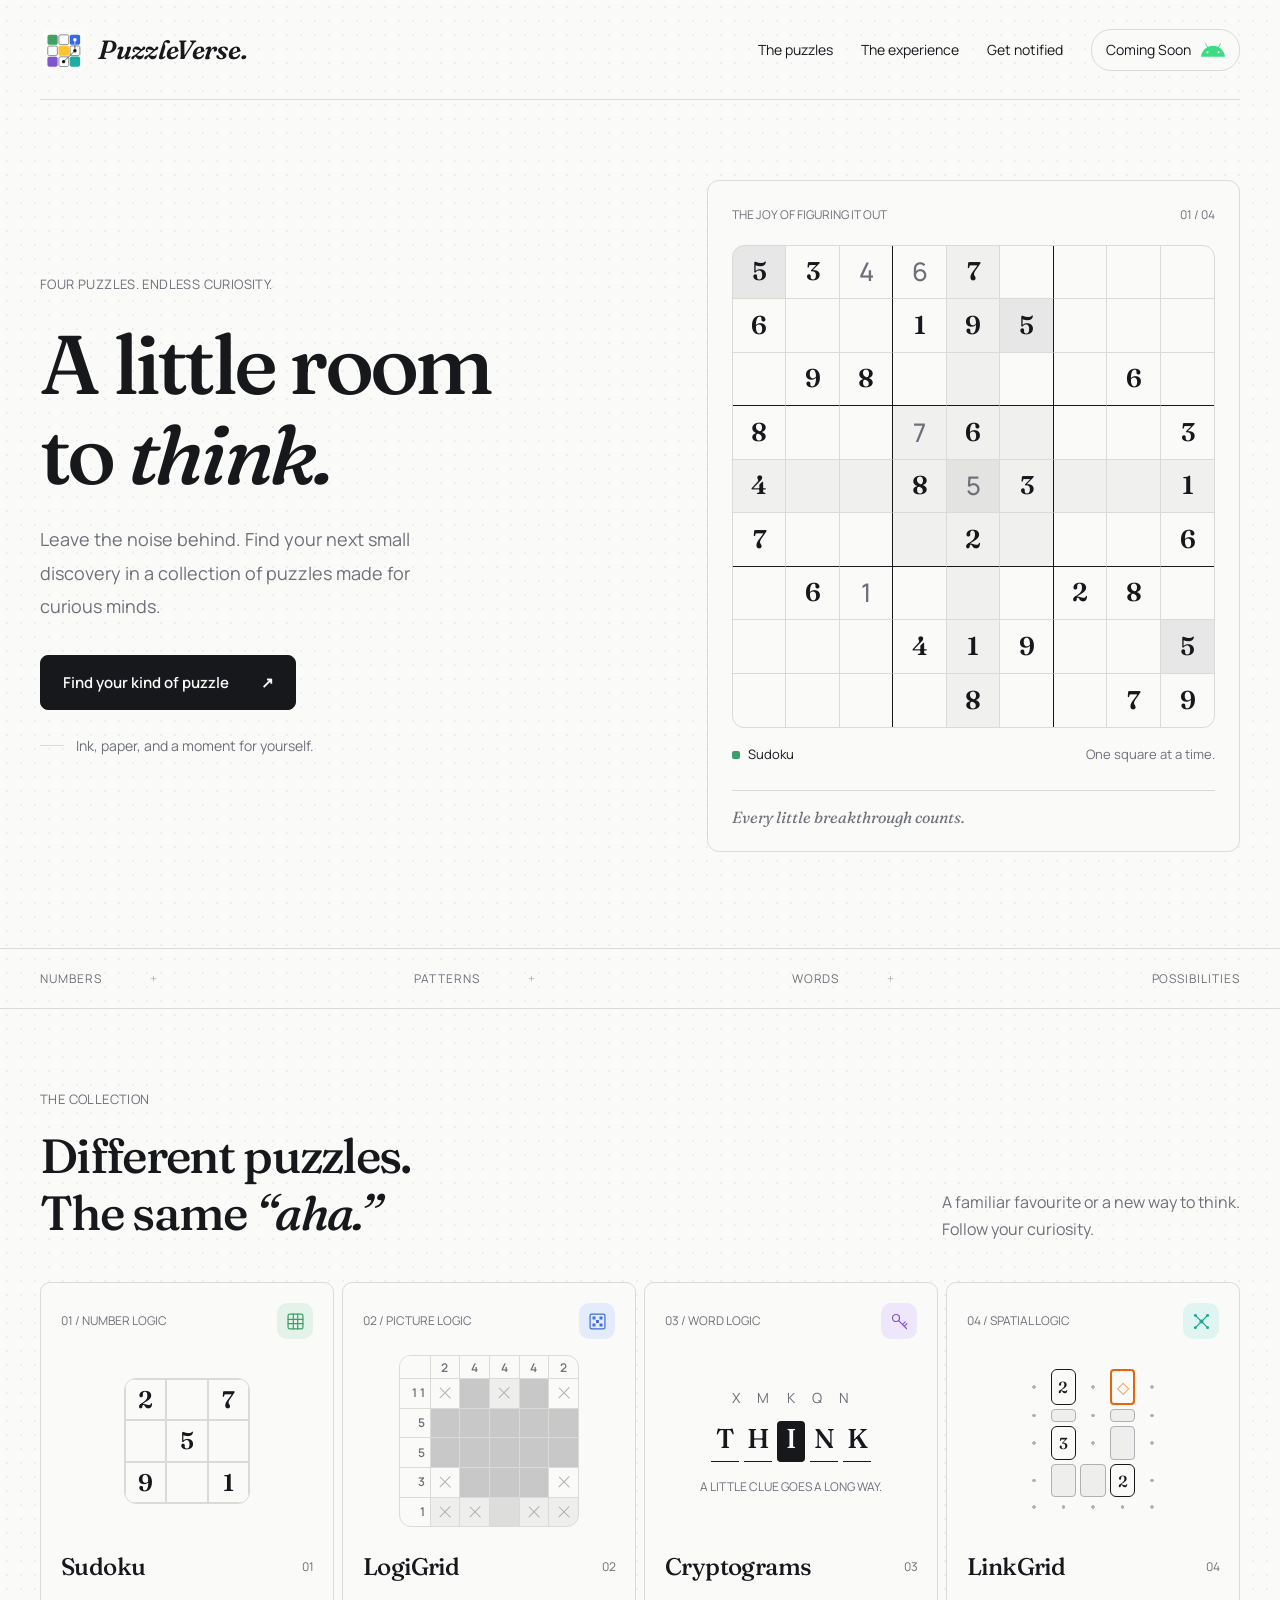
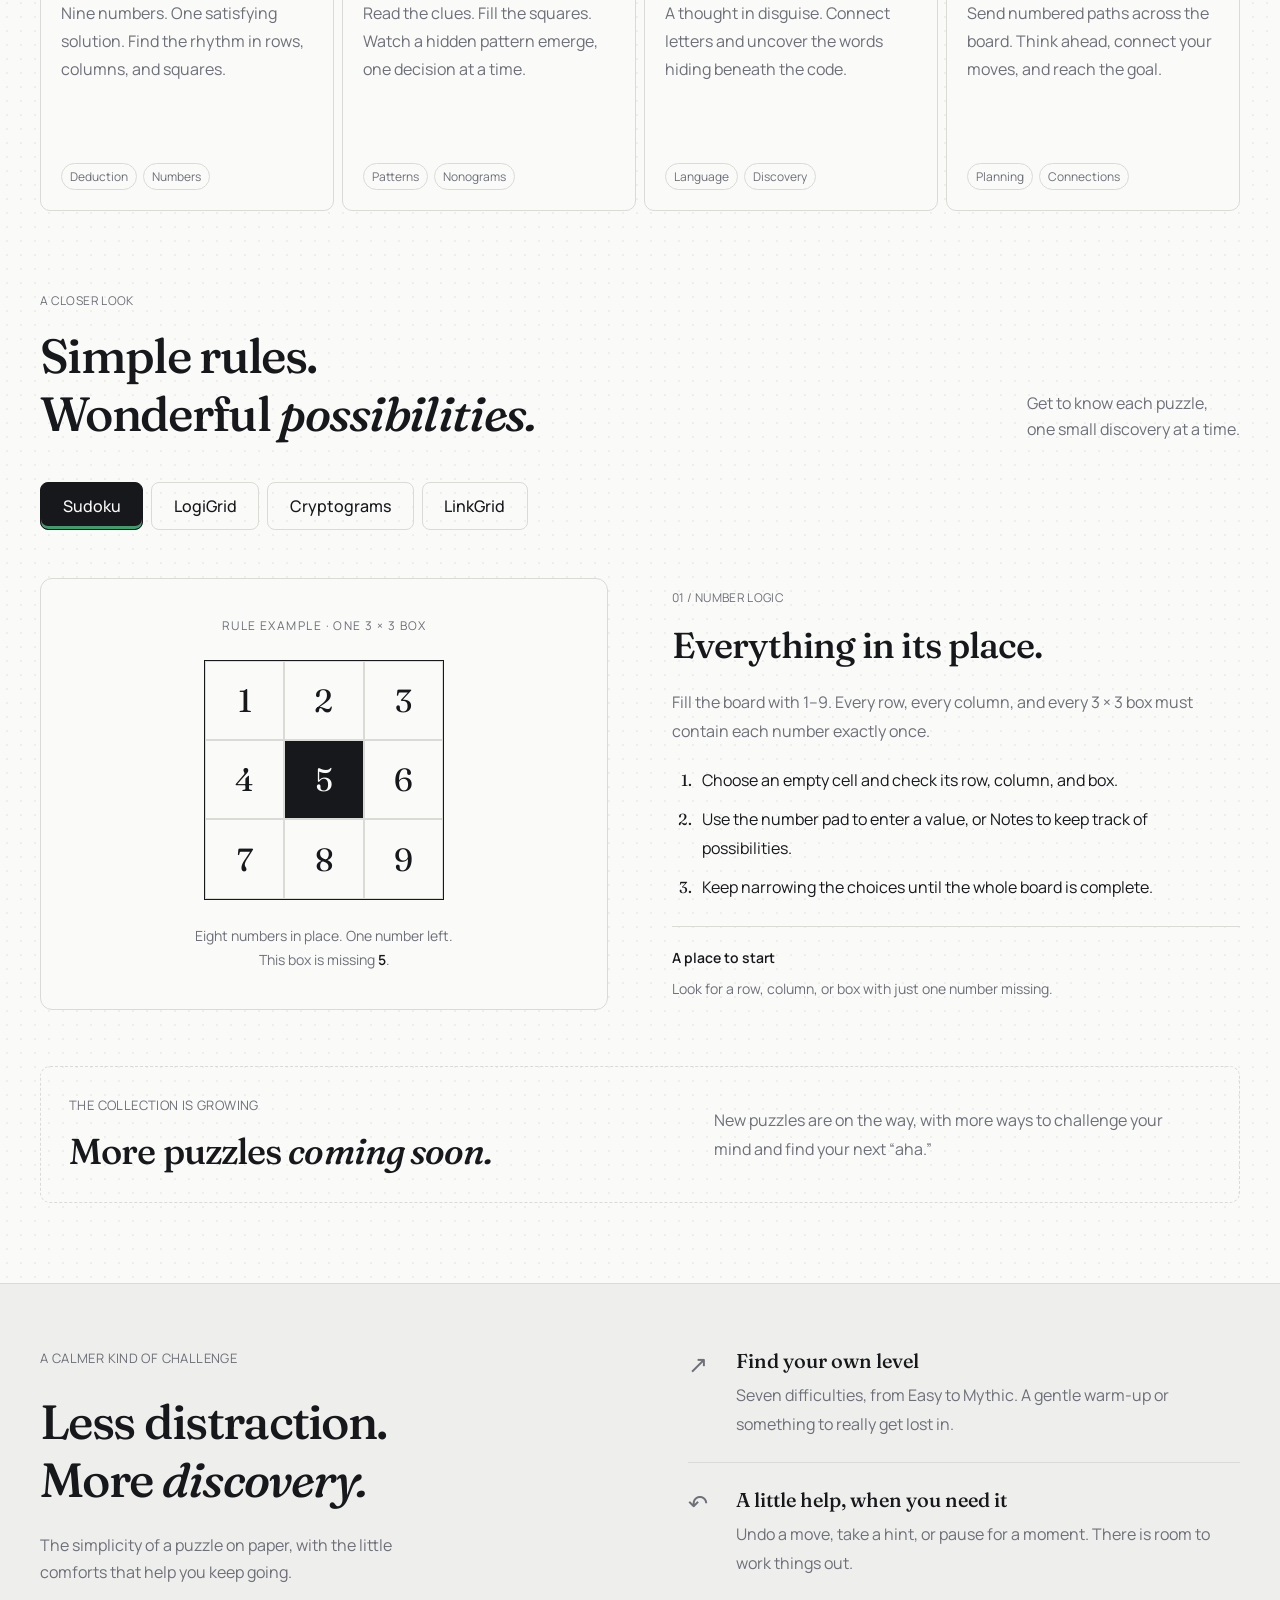
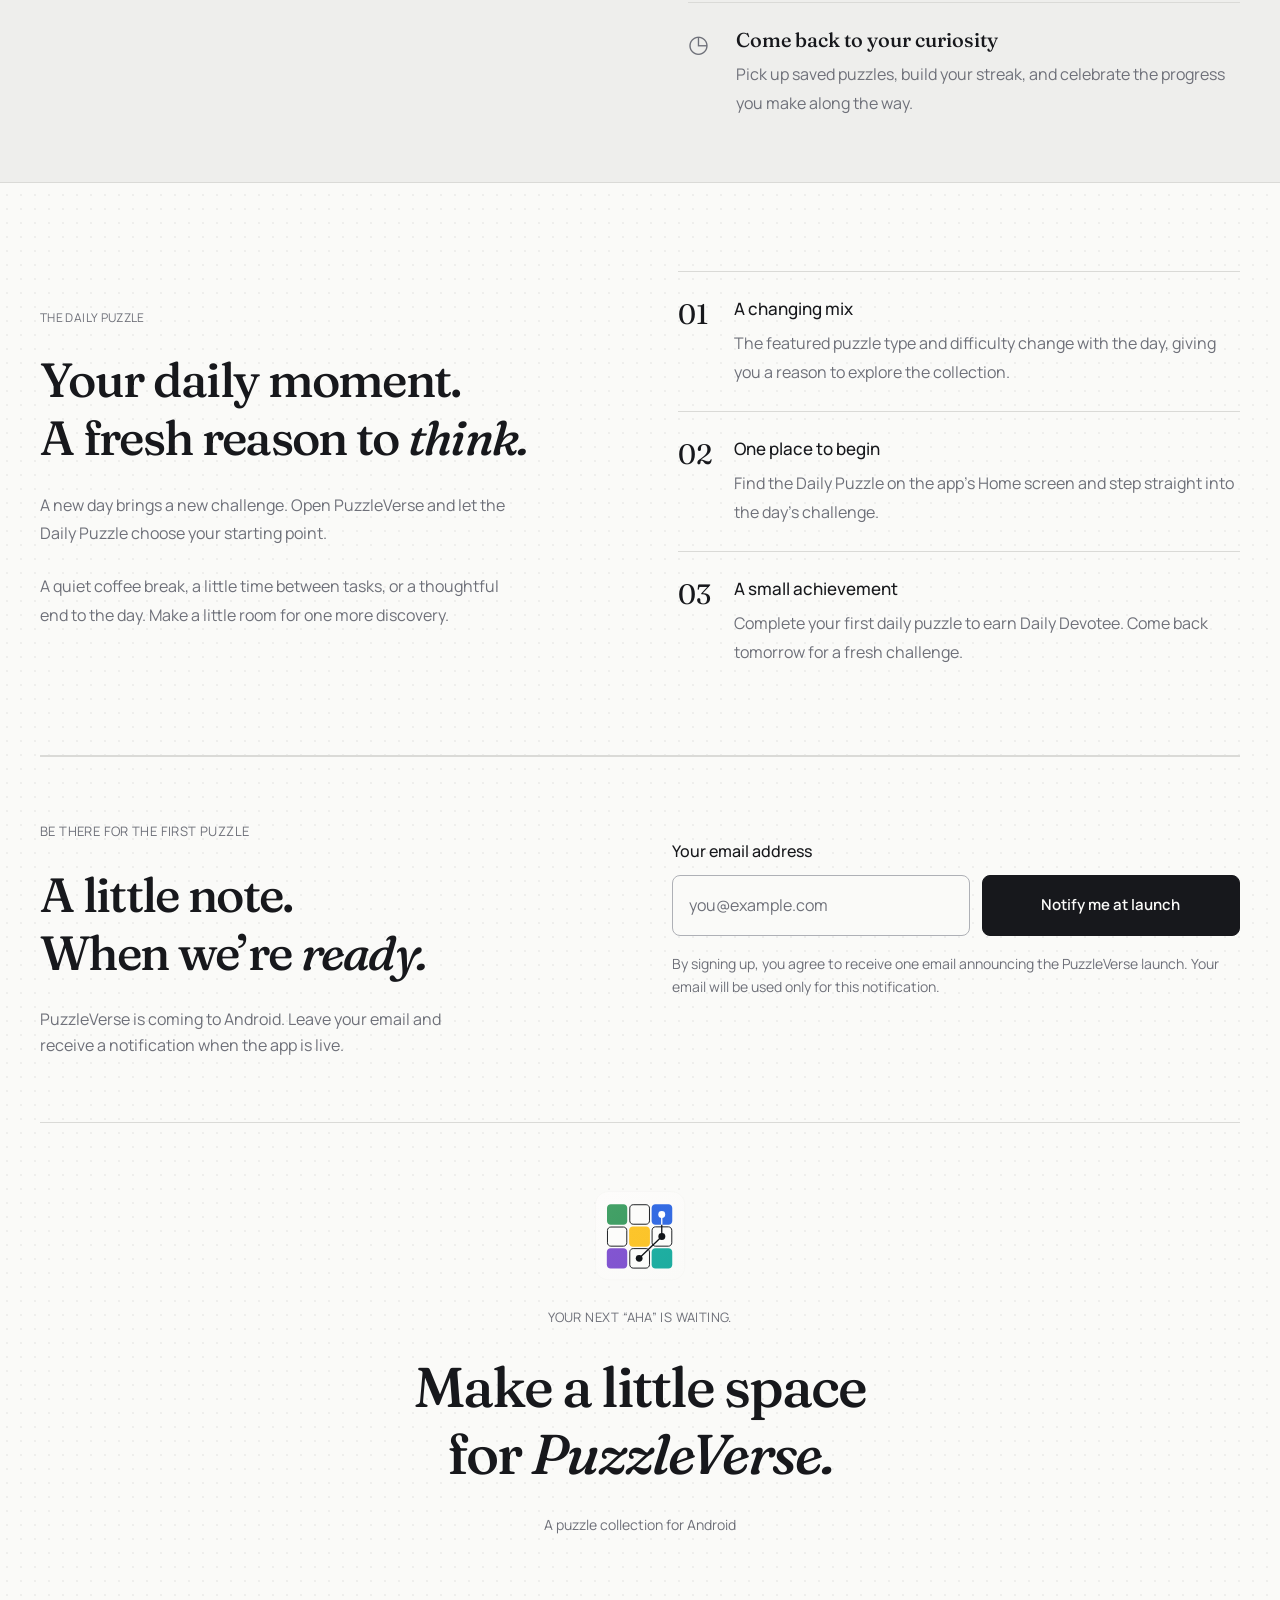
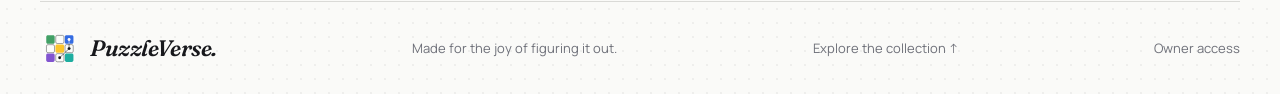
==== commit e262abbd: "Mirror PuzzleVerse ChatGPT site" ====
--- a/index.html
+++ b/index.html
@@ -1,251 +1,105 @@
-<!doctype html>
-<html lang="en">
-<head>
-  <meta charset="utf-8" />
-  <meta name="viewport" content="width=device-width, initial-scale=1" />
-  <meta name="theme-color" content="#0b0d12" />
-  <meta name="description" content="Independent Android apps by Syed Ijlal Ayub, including PuzzleVerse — a native puzzle collection built with Kotlin and Jetpack Compose." />
-  <meta name="author" content="Syed Ijlal Ayub" />
-  <meta name="robots" content="index, follow" />
-  <link rel="canonical" href="https://syedijlalayub.github.io/" />
-
-  <meta property="og:title" content="Apps by Syed Ijlal Ayub" />
-  <meta property="og:description" content="Independent Android apps built with Kotlin and Jetpack Compose." />
-  <meta property="og:type" content="website" />
-  <meta property="og:url" content="https://syedijlalayub.github.io/" />
-  <meta property="og:image" content="https://avatars.githubusercontent.com/u/57711072?v=4" />
-  <meta property="og:image:alt" content="Syed Ijlal Ayub" />
-  <meta name="twitter:card" content="summary" />
-  <meta name="twitter:title" content="Apps by Syed Ijlal Ayub" />
-  <meta name="twitter:description" content="Independent Android apps built with Kotlin and Jetpack Compose." />
-
-  <title>Apps by Syed Ijlal Ayub</title>
-  <link rel="icon" href="favicon.svg" type="image/svg+xml" />
-  <link rel="stylesheet" href="showcase.css" />
-
-  <script type="application/ld+json">
-  {
-    "@context": "https://schema.org",
-    "@type": "CollectionPage",
-    "name": "Apps by Syed Ijlal Ayub",
-    "url": "https://syedijlalayub.github.io/",
-    "description": "Independent Android apps by Syed Ijlal Ayub.",
-    "creator": {
-      "@type": "Person",
-      "name": "Syed Ijlal Ayub",
-      "url": "https://syedijlalayub.github.io/",
-      "sameAs": ["https://github.com/SyedIjlalAyub"]
-    },
-    "hasPart": [{
-      "@type": "SoftwareApplication",
-      "name": "PuzzleVerse",
-      "applicationCategory": "GameApplication",
-      "operatingSystem": "Android",
-      "description": "A native Android puzzle collection combining Sudoku, LogiGrid, Cryptograms, and LinkGrid.",
-      "author": {
-        "@type": "Person",
-        "name": "Syed Ijlal Ayub"
-      }
-    }]
-  }
-  </script>
-</head>
-<body>
-  <a class="skip-link" href="#main">Skip to content</a>
-
-  <header class="site-header" id="top">
-    <div class="shell header-inner">
-      <a class="brand" href="#top" aria-label="Apps by Syed Ijlal Ayub">
-        <span class="brand-mark" aria-hidden="true">S</span>
-        <span class="brand-copy">
-          <strong>Syed Ijlal Ayub</strong>
-          <small>Android apps</small>
-        </span>
-      </a>
-
-      <nav class="nav" aria-label="Primary navigation">
-        <a href="#apps">Apps</a>
-        <a href="#about">About</a>
-        <a class="nav-github" href="https://github.com/SyedIjlalAyub" target="_blank" rel="noreferrer">GitHub <span aria-hidden="true">↗</span></a>
-      </nav>
+<!DOCTYPE html>
+<html lang="en"><head><meta charset="UTF-8"><meta name="viewport" content="width=device-width, initial-scale=1"><meta name="theme-color" content="#FAFAF8" media="(prefers-color-scheme: light)"><meta name="theme-color" content="#17181C" media="(prefers-color-scheme: dark)"><meta name="color-scheme" content="light dark"><meta name="description" content="Meet PuzzleVerse: Sudoku, LogiGrid, Cryptograms and LinkGrid. Four ways to think, in a calm ink-and-paper puzzle collection for Android."><title>PuzzleVerse — A little room to think.</title><link rel="icon" href="icon.svg" type="image/svg+xml"><link rel="stylesheet" href="style.css"><link rel="stylesheet" href="walkthrough.css"></head>
+<body><header class="nav wrap"><a href="index.html#" class="brand" aria-label="PuzzleVerse home"><img class="brandmark" src="icon.svg" width="48" height="48" alt="">PuzzleVerse<span class="brand-period">.</span></a><nav aria-label="Main navigation"><a href="index.html#puzzles">The puzzles</a><a href="index.html#approach">The experience</a><a class="signup-nav" href="index.html#launch-notification">Get notified</a><span class="platform" style="align-items:center;gap:10px">Coming Soon <img src="android.svg" alt="Android" width="24" height="24" style="display:block;flex-shrink:0"></span></nav></header>
+<main><section class="hero wrap"><div class="hero-copy"><p class="eyebrow">FOUR PUZZLES. ENDLESS CURIOSITY.</p><h1>A little room<br>to <em>think.</em></h1><p class="intro">Leave the noise behind. Find your next small discovery in a collection of puzzles made for curious minds.</p><a class="button" href="index.html#puzzles">Find your kind of puzzle <span aria-hidden="true">↗</span></a><div class="hero-note"><span class="short-line"></span> Ink, paper, and a moment for yourself.</div></div><div class="hero-art" aria-label="Illustrative Sudoku board"><div class="board-top"><span>THE JOY OF FIGURING IT OUT</span><span>01 / 04</span></div><div id="hero-board" class="sudoku"></div><div class="board-bottom"><span><i class="tiny-square"></i> Sudoku</span><span>One square at a time.</span></div><span class="margin-note">Every little breakthrough counts.</span></div></section>
+<div class="ribbon"><div class="wrap ribbon-inner"><span>NUMBERS <b>+</b></span><span>PATTERNS <b>+</b></span><span>WORDS <b>+</b></span><span>POSSIBILITIES</span></div></div>
+<section id="puzzles" class="puzzles wrap"><div class="section-heading"><div><p class="eyebrow">THE COLLECTION</p><h2>Different puzzles.<br>The same <em>“aha.”</em></h2></div><p>A familiar favourite or a new way to think.<br>Follow your curiosity.</p></div><div class="puzzle-grid">
+<article class="puzzle-card puzzle-sudoku"><div class="card-top"><span>01 / NUMBER LOGIC</span><span aria-hidden="true"><svg class="puzzle-icon" viewBox="0 0 24 24" fill="none" stroke="currentColor" stroke-width="1.4" stroke-linecap="round" stroke-linejoin="round" aria-hidden="true"><rect x="3.5" y="3.5" width="17" height="17" rx="2"/><path d="M9.5 3.5v17M14.5 3.5v17M3.5 9.5h17M3.5 14.5h17"/></svg></span></div><div class="mini-visual"><div id="mini-sudoku" class="mini-sudoku"></div></div><h3>Sudoku<span>01</span></h3><p>Nine numbers. One satisfying solution. Find the rhythm in rows, columns, and squares.</p><div class="tags"><span>Deduction</span><span>Numbers</span></div></article>
+<article class="puzzle-card puzzle-logigrid"><div class="card-top"><span>02 / PICTURE LOGIC</span><span aria-hidden="true"><svg class="puzzle-icon" viewBox="0 0 24 24" fill="none" stroke="currentColor" stroke-width="1.4" stroke-linecap="round" stroke-linejoin="round" aria-hidden="true"><rect x="3.5" y="3.5" width="17" height="17" rx="2"/><rect x="6.3" y="6.3" width="3.4" height="3.4" fill="currentColor" stroke="none"/><rect x="14.3" y="6.3" width="3.4" height="3.4" fill="currentColor" stroke="none"/><rect x="10.3" y="10.3" width="3.4" height="3.4" fill="currentColor" stroke="none"/><rect x="6.3" y="14.3" width="3.4" height="3.4" fill="currentColor" stroke="none"/><rect x="14.3" y="14.3" width="3.4" height="3.4" fill="currentColor" stroke="none"/></svg></span></div><div class="mini-visual"><div id="nonogram" class="nonogram"></div></div><h3>LogiGrid<span>02</span></h3><p>Read the clues. Fill the squares. Watch a hidden pattern emerge, one decision at a time.</p><div class="tags"><span>Patterns</span><span>Nonograms</span></div></article>
+<article class="puzzle-card puzzle-cryptograms"><div class="card-top"><span>03 / WORD LOGIC</span><span aria-hidden="true"><svg class="puzzle-icon" viewBox="0 0 24 24" fill="none" stroke="currentColor" stroke-width="1.4" stroke-linecap="round" stroke-linejoin="round" aria-hidden="true"><circle cx="8" cy="8" r="4"/><path d="M11 11l9 9M15.5 15.5l3-3M17.5 17.5l3-3"/></svg></span></div><div class="mini-visual crypto-visual"><div class="cipher">X M K Q N</div><div class="decoded"><span>T</span><span>H</span><span>I</span><span>N</span><span>K</span></div><div class="cipher-caption">A LITTLE CLUE GOES A LONG WAY.</div></div><h3>Cryptograms<span>03</span></h3><p>A thought in disguise. Connect letters and uncover the words hiding beneath the code.</p><div class="tags"><span>Language</span><span>Discovery</span></div></article>
+<article class="puzzle-card puzzle-linkgrid"><div class="card-top"><span>04 / SPATIAL LOGIC</span><span aria-hidden="true"><svg class="puzzle-icon" viewBox="0 0 24 24" fill="none" stroke="currentColor" stroke-width="1.4" stroke-linecap="round" stroke-linejoin="round" aria-hidden="true"><path d="M12 12L5 5M12 12L19 5M12 12L5 19M12 12L19 19"/><circle cx="12" cy="12" r="2.3" fill="currentColor" stroke="none"/><circle cx="5" cy="5" r="1.7" fill="currentColor" stroke="none"/><circle cx="19" cy="5" r="1.7" fill="currentColor" stroke="none"/><circle cx="5" cy="19" r="1.7" fill="currentColor" stroke="none"/><circle cx="19" cy="19" r="1.7" fill="currentColor" stroke="none"/></svg></span></div><div class="mini-visual"><div id="linkgrid" class="linkgrid"></div></div><h3>LinkGrid<span>04</span></h3><p>Send numbered paths across the board. Think ahead, connect your moves, and reach the goal.</p><div class="tags"><span>Planning</span><span>Connections</span></div></article>
+</div>
+<section class="walkthrough" id="how-to-play" aria-labelledby="walkthrough-title">
+  <div class="section-heading">
+    <div><p class="eyebrow">A CLOSER LOOK</p><h2 id="walkthrough-title">Simple rules.<br>Wonderful <em>possibilities.</em></h2></div>
+    <p>Get to know each puzzle,<br>one small discovery at a time.</p>
+  </div>
+  <div class="puzzle-tabs" role="tablist" aria-label="Puzzle rules" hidden>
+    <button type="button" role="tab" id="tab-sudoku" aria-controls="guide-sudoku" aria-selected="true" tabindex="0">Sudoku</button>
+    <button type="button" role="tab" id="tab-logigrid" aria-controls="guide-logigrid" aria-selected="false" tabindex="-1">LogiGrid</button>
+    <button type="button" role="tab" id="tab-cryptograms" aria-controls="guide-cryptograms" aria-selected="false" tabindex="-1">Cryptograms</button>
+    <button type="button" role="tab" id="tab-linkgrid" aria-controls="guide-linkgrid" aria-selected="false" tabindex="-1">LinkGrid</button>
+  </div>
+  <div class="puzzle-guide" id="guide-sudoku" aria-labelledby="guide-sudoku-title">
+    <figure class="rule-example">
+      <p class="example-label">RULE EXAMPLE · ONE 3 × 3 BOX</p>
+      <div class="example-box" role="img" aria-label="A 3 by 3 box containing 1, 2, 3, 4, 5, 6, 7, 8, 9. The missing 5 is highlighted."><span>1</span><span>2</span><span>3</span><span>4</span><span class="example-answer">5</span><span>6</span><span>7</span><span>8</span><span>9</span></div>
+      <figcaption>Eight numbers in place. One number left.<br>This box is missing <strong>5</strong>.</figcaption>
+    </figure>
+    <div class="guide-copy">
+      <p class="eyebrow">01 / NUMBER LOGIC</p><h3 id="guide-sudoku-title">Everything in its place.</h3>
+      <p>Fill the board with 1–9. Every row, every column, and every 3 × 3 box must contain each number exactly once.</p>
+      <ol class="guide-steps"><li>Choose an empty cell and check its row, column, and box.</li><li>Use the number pad to enter a value, or Notes to keep track of possibilities.</li><li>Keep narrowing the choices until the whole board is complete.</li></ol>
+      <p class="guide-tip"><strong>A place to start</strong> Look for a row, column, or box with just one number missing.</p>
     </div>
-  </header>
-
-  <main id="main">
-    <section class="hero">
-      <div class="shell hero-grid">
-        <div class="hero-copy">
-          <p class="eyebrow">Independent Android development</p>
-          <h1>Apps made with <span>care, clarity, and polish.</span></h1>
-          <p class="hero-lede">I design and build native Android apps with Kotlin and Jetpack Compose. This is where I showcase the products I am actually building and releasing.</p>
-          <div class="hero-actions">
-            <a class="button button-light" href="#apps">Explore apps <span aria-hidden="true">↓</span></a>
-            <a class="hero-link" href="https://github.com/SyedIjlalAyub" target="_blank" rel="noreferrer">GitHub <span aria-hidden="true">↗</span></a>
-          </div>
-        </div>
-
-        <div class="hero-product" aria-label="PuzzleVerse preview">
-          <div class="orb orb-one" aria-hidden="true"></div>
-          <div class="orb orb-two" aria-hidden="true"></div>
-          <div class="phone" aria-hidden="true">
-            <div class="phone-speaker"></div>
-            <div class="phone-screen">
-              <div class="screen-topline">
-                <span>PuzzleVerse</span>
-                <span>•••</span>
-              </div>
-              <div class="screen-copy">
-                <small>DAILY PUZZLES</small>
-                <strong>Choose your challenge.</strong>
-              </div>
-              <div class="puzzle-grid">
-                <div class="puzzle-tile sudoku">
-                  <span class="tile-label">Sudoku</span>
-                  <div class="sudoku-mini">
-                    <i>7</i><i></i><i>3</i>
-                    <i></i><i>5</i><i></i>
-                    <i>2</i><i></i><i>9</i>
-                  </div>
-                </div>
-                <div class="puzzle-tile logigrid">
-                  <span class="tile-label">LogiGrid</span>
-                  <div class="pixel-mini">
-                    <i></i><i class="on"></i><i></i>
-                    <i class="on"></i><i class="on"></i><i></i>
-                    <i></i><i class="on"></i><i></i>
-                  </div>
-                </div>
-                <div class="puzzle-tile crypto">
-                  <span class="tile-label">Cryptograms</span>
-                  <div class="crypto-mini">A · ? · R</div>
-                </div>
-                <div class="puzzle-tile linkgrid">
-                  <span class="tile-label">LinkGrid</span>
-                  <div class="link-mini"><i></i><b></b><i></i><b></b><i></i></div>
-                </div>
-              </div>
-              <div class="screen-footer">
-                <span>4 puzzle systems</span>
-                <span>7 difficulty tiers</span>
-              </div>
-            </div>
-          </div>
-          <div class="hero-product-note">
-            <span class="status-dot" aria-hidden="true"></span>
-            PuzzleVerse · Closed testing
-          </div>
-        </div>
-      </div>
-    </section>
-
-    <section class="trust-strip" aria-label="Development focus">
-      <div class="shell trust-grid">
-        <span>Kotlin</span>
-        <span>Jetpack Compose</span>
-        <span>Native Android</span>
-        <span>Google Play</span>
-      </div>
-    </section>
-
-    <section class="apps-section" id="apps" aria-labelledby="apps-title">
-      <div class="shell">
-        <div class="section-heading">
-          <p class="eyebrow eyebrow-dark">Apps</p>
-          <div class="section-heading-row">
-            <h2 id="apps-title">Current releases</h2>
-            <p>Only real products appear here. No placeholders or concept projects.</p>
-          </div>
-        </div>
-
-        <article class="product-card" id="puzzleverse">
-          <div class="product-visual">
-            <div class="product-icon" aria-hidden="true">
-              <div class="icon-grid">
-                <span class="dark">7</span><span class="yellow"></span><span></span><span>A</span>
-                <span></span><span class="dark">3</span><span class="blue"></span><span></span>
-                <span class="blue"></span><span></span><span class="dark goal">●</span><span>9</span>
-                <span>R</span><span class="yellow"></span><span></span><span class="dark"></span>
-              </div>
-            </div>
-            <div class="product-visual-copy">
-              <strong>PuzzleVerse</strong>
-              <span>Logic puzzle collection</span>
-            </div>
-          </div>
-
-          <div class="product-content">
-            <div class="product-heading">
-              <div>
-                <span class="product-kicker">01 · Android game</span>
-                <h3>PuzzleVerse</h3>
-              </div>
-              <span class="status-pill"><i aria-hidden="true"></i>Closed testing</span>
-            </div>
-
-            <p class="product-summary">A native Android puzzle collection bringing Sudoku, LogiGrid, Cryptograms, and LinkGrid into one cohesive experience with shared progression, achievements, persistence, and cloud save.</p>
-
-            <dl class="product-meta">
-              <div><dt>Platform</dt><dd>Android</dd></div>
-              <div><dt>Built with</dt><dd>Kotlin · Jetpack Compose · MVVM</dd></div>
-              <div><dt>Status</dt><dd>Google Play closed testing</dd></div>
-            </dl>
-
-            <div class="feature-list">
-              <div>
-                <span>01</span>
-                <div><strong>Four distinct puzzle systems</strong><p>Sudoku, LogiGrid, Cryptograms, and LinkGrid, each with dedicated gameplay and difficulty progression.</p></div>
-              </div>
-              <div>
-                <span>02</span>
-                <div><strong>Progress that survives the session</strong><p>Journey history, streaks, achievements, local-first persistence, and Google Play Games cloud save.</p></div>
-              </div>
-              <div>
-                <span>03</span>
-                <div><strong>Built for an actual release</strong><p>Accessibility, regression testing, responsive layouts, rewarded ads, failure handling, and release hardening.</p></div>
-              </div>
-            </div>
-
-            <div class="tag-row" aria-label="PuzzleVerse technologies">
-              <span>Kotlin</span>
-              <span>Jetpack Compose</span>
-              <span>Material 3</span>
-              <span>Google Play Games</span>
-            </div>
-          </div>
-        </article>
-
-        <div class="next-release">
-          <span>Next</span>
-          <p>More apps will appear here when there is something real to show.</p>
-        </div>
-      </div>
-    </section>
-
-    <section class="about-section" id="about" aria-labelledby="about-title">
-      <div class="shell about-grid">
-        <div class="about-heading">
-          <p class="eyebrow eyebrow-dark">About</p>
-          <h2 id="about-title">Built end to end, not just screen by screen.</h2>
-        </div>
-        <div class="about-copy">
-          <p>I build independent Android apps from product idea through implementation, testing, release, and iteration. The work includes the visible interface and the less-visible systems behind it: state, persistence, accessibility, cloud behavior, and production configuration.</p>
-          <p>This site is intentionally focused on the apps themselves.</p>
-        </div>
-      </div>
-    </section>
-  </main>
-
-  <footer class="site-footer">
-    <div class="shell footer-inner">
-      <div>
-        <strong>Syed Ijlal Ayub</strong>
-        <span>Independent Android apps</span>
-      </div>
-      <div class="footer-links">
-        <a href="https://github.com/SyedIjlalAyub" target="_blank" rel="noreferrer">GitHub ↗</a>
-        <a href="#top">Back to top ↑</a>
-      </div>
+  </div>
+  <div class="puzzle-guide" id="guide-logigrid" aria-labelledby="guide-logigrid-title">
+    <figure class="rule-example">
+      <p class="example-label">RULE EXAMPLE · A FIVE-CELL ROW</p>
+      <div class="example-clues" aria-label="Clues: 3 then 1">3 <span>1</span></div>
+      <div class="example-line" role="img" aria-label="Three filled cells, one empty cell marked with a cross, then one filled cell."><span class="example-filled"></span><span class="example-filled"></span><span class="example-filled"></span><span>×</span><span class="example-filled"></span></div>
+      <figcaption><strong>3 filled</strong> + <strong>1 gap</strong> + <strong>1 filled</strong>.<br>In five cells, there is only one arrangement.</figcaption>
+    </figure>
+    <div class="guide-copy">
+      <p class="eyebrow">02 / PICTURE LOGIC</p><h3 id="guide-logigrid-title">Let the clues take shape.</h3>
+      <p>LogiGrid is a nonogram. The numbers beside each row and column describe groups of consecutive filled cells, in order.</p>
+      <ol class="guide-steps"><li>Read the clues from left to right, or top to bottom.</li><li>Leave at least one empty cell between separate groups.</li><li>Use rows and columns together to decide which cells to fill and which to mark empty.</li></ol>
+      <p class="guide-tip"><strong>A place to start</strong> Look for a line whose groups and required gaps fill its entire length.</p>
     </div>
-  </footer>
-</body>
-</html>
+  </div>
+  <div class="puzzle-guide" id="guide-cryptograms" aria-labelledby="guide-cryptograms-title">
+    <figure class="rule-example">
+      <p class="example-label">RULE EXAMPLE · REPEATED LETTERS</p>
+      <div class="example-cipher" role="img" aria-label="Cipher X Y X becomes E V E when X maps to E and Y maps to V."><span class="cipher-row-label">CIPHER</span><span>X</span><span>Y</span><span>X</span><span class="cipher-row-label">DECODED</span><span class="example-answer">E</span><span>V</span><span class="example-answer">E</span></div>
+      <figcaption>If <strong>X = E</strong> and <strong>Y = V</strong>, XYX becomes EVE.<br>The same cipher letter always shares one answer.</figcaption>
+    </figure>
+    <div class="guide-copy">
+      <p class="eyebrow">03 / WORD LOGIC</p><h3 id="guide-cryptograms-title">A thought, waiting to be found.</h3>
+      <p>A quote is hidden behind a letter substitution. Work out which real letter each cipher letter represents to uncover the words.</p>
+      <ol class="guide-steps"><li>Look for short words and repeated letter patterns.</li><li>Select a cipher letter and enter your guess. Its matching letters share that guess.</li><li>Use the emerging words to refine your guesses and reveal the full quote.</li></ol>
+      <p class="guide-tip"><strong>A place to start</strong> A one-letter word in English is usually “A” or “I.” Check how that guess fits elsewhere.</p>
+    </div>
+  </div>
+  <div class="puzzle-guide" id="guide-linkgrid" aria-labelledby="guide-linkgrid-title">
+    <figure class="rule-example">
+      <p class="example-label">RULE EXAMPLE · THE SKIP RULE</p>
+      <p class="example-direction">Send the <strong>2</strong> to the right <span aria-hidden="true">→</span></p>
+      <div class="example-line link-example" role="img" aria-label="Before: tile 2, an empty cell, an already-filled cell, the empty target, and an empty cell."><span class="example-filled">2</span><span></span><span class="example-existing"></span><span class="example-target">◇</span><span></span></div>
+      <p class="example-direction">Two new cells filled</p>
+      <div class="example-line link-example" role="img" aria-label="After: tile 2 is activated; the next empty cell is filled, the already-filled cell is skipped, and the target is filled. The final cell remains empty."><span class="example-filled">2</span><span class="example-existing"></span><span class="example-existing"></span><span class="example-target example-existing"></span><span></span></div>
+      <figcaption>The middle cell was already filled, so it is skipped.<br>The second new cell reaches the <strong>target ◇</strong>.</figcaption>
+    </figure>
+    <div class="guide-copy">
+      <p class="eyebrow">04 / SPATIAL LOGIC</p><h3 id="guide-linkgrid-title">The next move changes everything.</h3>
+      <p>Reach the target by activating numbered tiles. Each tile fills itself and the next N unfilled cells in the direction you choose.</p>
+      <ol class="guide-steps"><li>Select a numbered tile, then choose a direction.</li><li>Already-filled cells are skipped and do not use up the tile’s count.</li><li>Choose the order of your moves so a path can reach the target.</li></ol>
+      <p class="guide-tip"><strong>A place to start</strong> Work backwards from the target. Which cells need to be filled first so your final tile can reach it?</p>
+    </div>
+  </div>
+</section>
+<section class="more-puzzles" aria-labelledby="more-puzzles-title">
+  <div>
+    <p class="eyebrow">THE COLLECTION IS GROWING</p>
+    <h3 id="more-puzzles-title">More puzzles <em>coming soon.</em></h3>
+  </div>
+  <p class="more-puzzles-copy">New puzzles are on the way, with more ways to challenge your mind and find your next “aha.”</p>
+</section>
+</section>
+<section id="approach" class="approach"><div class="wrap approach-inner"><div><p class="eyebrow">A CALMER KIND OF CHALLENGE</p><h2>Less distraction.<br>More <em>discovery.</em></h2><p class="approach-copy">The simplicity of a puzzle on paper, with the little comforts that help you keep going.</p></div><div class="feature-list"><article><span class="feature-symbol" aria-hidden="true">↗</span><div><h3>Find your own level</h3><p>Seven difficulties, from Easy to Mythic. A gentle warm-up or something to really get lost in.</p></div></article><article><span class="feature-symbol" aria-hidden="true">↶</span><div><h3>A little help, when you need it</h3><p>Undo a move, take a hint, or pause for a moment. There is room to work things out.</p></div></article><article><span class="feature-symbol" aria-hidden="true">◷</span><div><h3>Come back to your curiosity</h3><p>Pick up saved puzzles, build your streak, and celebrate the progress you make along the way.</p></div></article></div></div></section>
+<section class="daily-section wrap" id="daily-puzzle" aria-labelledby="daily-title">
+  <div class="daily-copy"><p class="eyebrow">THE DAILY PUZZLE</p><h2 id="daily-title">Your daily moment.<br>A fresh reason to <em>think.</em></h2><p>A new day brings a new challenge. Open PuzzleVerse and let the Daily Puzzle choose your starting point.</p><p>A quiet coffee break, a little time between tasks, or a thoughtful end to the day. Make a little room for one more discovery.</p></div>
+  <ol class="daily-details">
+    <li><span class="daily-number" aria-hidden="true">01</span><div><h3>A changing mix</h3><p>The featured puzzle type and difficulty change with the day, giving you a reason to explore the collection.</p></div></li>
+    <li><span class="daily-number" aria-hidden="true">02</span><div><h3>One place to begin</h3><p>Find the Daily Puzzle on the app’s Home screen and step straight into the day’s challenge.</p></div></li>
+    <li><span class="daily-number" aria-hidden="true">03</span><div><h3>A small achievement</h3><p>Complete your first daily puzzle to earn Daily Devotee. Come back tomorrow for a fresh challenge.</p></div></li>
+  </ol>
+</section>
+<section class="launch-signup wrap" id="launch-notification" aria-labelledby="launch-title">
+<div><p class="eyebrow">BE THERE FOR THE FIRST PUZZLE</p><h2 id="launch-title">A little note.<br>When we’re <em>ready.</em></h2><p class="signup-copy">PuzzleVerse is coming to Android. Leave your email and receive a notification when the app is live.</p></div>
+<form id="launch-form" action="https://puzzleverse.syed40175.chatgpt.site/api/subscribe" method="post">
+<label for="launch-email">Your email address</label><div class="signup-fields"><input id="launch-email" name="email" type="email" autocomplete="email" placeholder="you@example.com" maxlength="254" required aria-describedby="signup-consent"><button class="button" type="submit">Notify me at launch</button></div>
+<div class="signup-trap" aria-hidden="true"><label for="website">Leave this empty</label><input id="website" name="website" tabindex="-1" autocomplete="off"></div>
+<p id="signup-consent">By signing up, you agree to receive one email announcing the PuzzleVerse launch. Your email will be used only for this notification.</p><p id="signup-status" role="status" aria-live="polite"></p>
+<noscript><p>You can submit this form without JavaScript. Your confirmation will open on a new page.</p></noscript>
+</form></section>
+<section class="closing wrap"><img class="closing-logo" src="icon.svg" width="96" height="96" alt="PuzzleVerse logo"><span class="eyebrow">YOUR NEXT “AHA” IS WAITING.</span><p>Make a little space<br>for <em>PuzzleVerse.</em></p><span class="android-note">A puzzle collection for Android</span></section></main><footer class="wrap"><a href="index.html#" class="brand"><img class="brandmark" src="icon.svg" width="40" height="40" alt="">PuzzleVerse.</a><span>Made for the joy of figuring it out.</span><a href="index.html#puzzles">Explore the collection ↑</a><a href="subscribers.html">Owner access</a></footer><script src="script.js"></script><script src="walkthrough.js"></script><script src="signup.js"></script><script>(function(){function c(){var b=a.contentDocument||(a.contentWindow&&a.contentWindow.document);if(b){var d=b.createElement('script');d.innerHTML="window.__CF$cv$params={r:'a401fbcede1d69b8',t:'MTc5MDI1NDk0Nw=='};var a=document.createElement('script');a.src='/cdn-cgi/challenge-platform/scripts/jsd/main.js';document.getElementsByTagName('head')[0].appendChild(a);";b.getElementsByTagName('head')[0].appendChild(d)}}if(document.body){var a=document.createElement('iframe');a.height=1;a.width=1;a.style.position='absolute';a.style.top=0;a.style.left=0;a.style.border='none';a.style.visibility='hidden';document.body.appendChild(a);if('loading'!==document.readyState)c();else if(window.addEventListener)document.addEventListener('DOMContentLoaded',c);else{var e=document.onreadystatechange||function(){};document.onreadystatechange=function(b){e(b);'loading'!==document.readyState&&(document.onreadystatechange=e,c())}}}})();</script></body></html>
--- a/style.css
+++ b/style.css
@@ -0,0 +1,40 @@
+@import url('https://fonts.googleapis.com/css2?family=Fraunces:ital,opsz,wght@0,20,400;0,20,500;0,20,600;1,20,400;1,20,500;1,20,600&family=Manrope:wght@400;500;600;700&display=swap');
+/* Theme values from the supplied Color.kt, Type.kt, AppTokens.kt and PaperBackground. */
+:root{color-scheme:light dark;--paper:#FAFAF8;--page:#EEEEEC;--surface:#FAFAF8;--ink:#17181C;--muted:#6E7079;--faint:#AEB0B6;--line:#DADAD7;--dots:rgba(23,24,28,.0492);--dot-fade:rgba(23,24,28,.0108);--sudoku:#3F9D6B;--sudoku-tint:#E3F3EA;--logigrid:#3E6FD9;--logigrid-tint:#E4EBFB;--cryptograms:#8355D6;--cryptograms-tint:#EEE6FA;--linkgrid:#1FA694;--linkgrid-tint:#E0F5F2;--target:#E8630A;--target-inner:#FF8C42;--board-fill:rgba(23,24,28,.22);--radius-card:8px;--radius-large:10px;--radius-board:12px;--radius-hero:16px}
+@media(prefers-color-scheme:dark){:root{--paper:#17181C;--page:#232428;--surface:#1D1E21;--ink:#FAFAF8;--muted:#B7B8BD;--faint:#85878F;--line:#34353A;--dots:rgba(250,250,248,.0287);--dot-fade:rgba(250,250,248,.0063);--sudoku-tint:rgba(63,157,107,.2);--logigrid-tint:rgba(62,111,217,.2);--cryptograms-tint:rgba(131,85,214,.2);--linkgrid-tint:rgba(31,166,148,.2);--board-fill:rgba(250,250,248,.22)}}
+*{box-sizing:border-box}html{scroll-behavior:smooth;scroll-padding-top:2rem}body{margin:0;background-color:var(--paper);background-image:radial-gradient(circle,var(--dots) 1px,var(--dot-fade) 1.3px,transparent 1.4px);background-size:14px 14px;color:var(--ink);font:1rem/1.65 'Manrope',sans-serif}a{color:inherit;text-decoration:none}a:focus-visible,button:focus-visible,input:focus-visible{outline:2px solid var(--ink);outline-offset:4px}.wrap{width:min(1200px,calc(100% - 80px));margin:auto}.nav{min-height:100px;display:flex;justify-content:space-between;align-items:center;gap:2rem;padding-block:1rem;border-bottom:1px solid var(--line)}.brand{font:italic 600 1.65rem/1.2 'Fraunces',Georgia,serif;letter-spacing:-.025em;display:inline-flex;align-items:center;gap:.65rem;white-space:nowrap}.brandmark{width:48px;height:48px;object-fit:contain;flex-shrink:0}.brand-period{margin-left:-.6rem}nav{display:flex;align-items:center;gap:1.75rem;font-size:.875rem}nav a,footer a{min-height:44px;display:inline-flex;align-items:center}nav a:hover,footer a:hover{text-decoration:underline;text-underline-offset:5px}.platform{border:1px solid var(--line);border-radius:20px;padding:.5rem .875rem;display:flex;font-size:.875rem;background:var(--paper)}
+.hero{display:grid;grid-template-columns:1.1fr 1fr;gap:5rem;padding-block:5rem 6rem;align-items:center}.eyebrow{font-size:.8125rem;font-weight:400;letter-spacing:.03em;margin:0 0 1.5rem;color:var(--muted)}h1,h2,h3,.closing p{font-family:'Fraunces',Georgia,serif;font-weight:500;font-optical-sizing:none}h1{font-size:clamp(3.5rem,6.5vw,5.5rem);letter-spacing:-.045em;line-height:1.08;margin:0 0 1.5rem}em{font-weight:500}.intro{font-size:1.125rem;max-width:26rem;color:var(--muted);line-height:1.85;margin:0 0 2rem}.button{display:inline-flex;align-items:center;justify-content:center;gap:2rem;background:var(--ink);color:var(--paper);border:1px solid var(--ink);padding:.95rem 1.35rem;min-height:48px;border-radius:var(--radius-card);font:600 .9375rem/1.5 'Manrope',sans-serif;transition:opacity .18s}.button:hover{opacity:.85}.hero-note{display:flex;align-items:center;gap:.75rem;font-size:.875rem;color:var(--muted);margin-top:1.5rem}.short-line{width:24px;height:1px;background:var(--line)}.hero-art{position:relative;padding:1.5rem;background:var(--surface);border:1px solid var(--line);border-radius:var(--radius-board)}.board-top{font-size:.75rem;display:flex;gap:1rem;justify-content:space-between;color:var(--muted);margin-bottom:1.25rem}.sudoku{display:grid;grid-template-columns:repeat(9,minmax(0,1fr));aspect-ratio:1;background:var(--paper);border:1.5px solid var(--ink)}.sudoku span{display:flex;align-items:center;justify-content:center;border-right:1px solid var(--line);border-bottom:1px solid var(--line);font:500 clamp(1rem,2vw,1.7rem) 'Fraunces',Georgia,serif}.sudoku span:nth-child(3n){border-right:1.5px solid var(--ink)}.sudoku span:nth-child(9n){border-right:0}.sudoku span:nth-child(n+19):nth-child(-n+27),.sudoku span:nth-child(n+46):nth-child(-n+54){border-bottom:1.5px solid var(--ink)}.sudoku span:nth-child(n+73){border-bottom:0}.sudoku .selected{background:var(--ink);color:var(--paper)}.sudoku .soft{background:var(--page)}.board-bottom{display:flex;flex-wrap:wrap;gap:.5rem;justify-content:space-between;margin-top:1rem;font-size:.8125rem;color:var(--muted)}.board-bottom>span:first-child{display:flex;align-items:center;gap:8px;color:var(--ink)}.tiny-square{width:8px;height:8px;background:var(--sudoku);border-radius:2px}.margin-note{display:block;margin-top:1.5rem;padding-top:1rem;border-top:1px solid var(--line);font:italic 400 1rem 'Fraunces',Georgia,serif;color:var(--muted)}
+.ribbon{border-block:1px solid var(--line)}.ribbon-inner{display:flex;justify-content:space-between;gap:1.5rem;padding-block:1.25rem;font-size:.75rem;letter-spacing:.08em;color:var(--muted)}.ribbon-inner span{display:flex;justify-content:space-between;gap:3rem}.ribbon-inner b{font-weight:400;color:var(--faint)}.puzzles{padding-block:5rem}.section-heading{display:flex;justify-content:space-between;gap:2rem;align-items:end;margin-bottom:2.5rem}.section-heading .eyebrow{margin-bottom:1rem}h2{font-size:clamp(2rem,4vw,3rem);letter-spacing:-.035em;line-height:1.2;margin:0}.section-heading>p{color:var(--muted);margin:0;max-width:26rem}.puzzle-grid{display:grid;grid-template-columns:repeat(4,minmax(0,1fr));gap:8px}.puzzle-card{min-width:0;padding:1.25rem;border:1px solid var(--line);border-radius:var(--radius-large);background:var(--surface)}.puzzle-sudoku{--puzzle:var(--sudoku);--tint:var(--sudoku-tint)}.puzzle-logigrid{--puzzle:var(--logigrid);--tint:var(--logigrid-tint)}.puzzle-cryptograms{--puzzle:var(--cryptograms);--tint:var(--cryptograms-tint)}.puzzle-linkgrid{--puzzle:var(--linkgrid);--tint:var(--linkgrid-tint)}.card-top{display:flex;align-items:center;justify-content:space-between;gap:.5rem;font-size:.75rem;color:var(--muted)}.card-top>span:last-child{display:grid;place-items:center;flex-shrink:0;width:36px;height:36px;border-radius:10px;background:var(--tint);color:var(--puzzle)}.puzzle-icon{width:21px;height:21px}.mini-visual{height:180px;display:flex;align-items:center;justify-content:center;margin:.75rem 0 1rem}.mini-sudoku{display:grid;grid-template-columns:repeat(3,1fr);width:126px;height:126px;border:1px solid var(--ink)}.mini-sudoku span{display:grid;place-items:center;border:1px solid var(--line);font:500 1.5rem 'Fraunces',serif}.nonogram{display:grid;grid-template-columns:repeat(7,1fr);width:140px;height:140px;border:1px solid var(--faint)}.nonogram span{border:1px solid var(--line)}.nonogram .fill{background:var(--board-fill)}.crypto-visual{flex-direction:column}.cipher{letter-spacing:.45rem;font-size:.875rem;color:var(--muted);margin-left:.4rem;margin-bottom:.75rem}.decoded{display:flex;gap:5px}.decoded span{width:28px;text-align:center;border-bottom:1px solid var(--ink);font:500 1.7rem 'Fraunces',serif;padding-bottom:6px}.decoded span:nth-child(3){background:var(--ink);color:var(--paper);border-radius:4px}.cipher-caption{font-size:.75rem;line-height:1.5;text-align:center;margin-top:1rem;color:var(--muted)}.linkgrid{display:grid;grid-template-columns:repeat(5,1fr);width:144px;height:144px;gap:4px}.linkgrid span{display:grid;place-items:center;background:radial-gradient(circle,var(--faint) 1.5px,transparent 2px);font:500 1rem 'Fraunces',serif;border-radius:4px}.linkgrid .tile{background:var(--paper);border:1.5px solid var(--ink);color:var(--ink);border-radius:6px}.linkgrid .path{background:var(--page);border:1px solid var(--faint)}.linkgrid .goal{border:2px solid var(--target);color:var(--target-inner);background:var(--paper)}.puzzle-card h3{font-size:1.5rem;letter-spacing:-.025em;margin:0 0 .75rem;display:flex;justify-content:space-between;gap:.5rem;align-items:center}.puzzle-card h3 span{font:400 .75rem 'Manrope',sans-serif;color:var(--muted)}.puzzle-card p{font-size:1rem;line-height:1.75;color:var(--muted);margin:0 0 1.5rem;min-height:140px}.tags{display:flex;gap:6px;flex-wrap:wrap}.tags span{font-size:.75rem;border:1px solid var(--line);border-radius:20px;padding:3px 8px;color:var(--muted)}
+.more-puzzles{display:grid;grid-template-columns:minmax(0,1.2fr) minmax(0,1fr);align-items:center;gap:2rem 3rem;margin-top:1.5rem;padding:1.75rem;border:1px dashed var(--line);border-radius:var(--radius-large)}.more-puzzles .eyebrow{margin:0 0 .75rem}.more-puzzles h3{font-size:clamp(1.75rem,3vw,2.25rem);line-height:1.25;letter-spacing:-.025em;margin:0}.more-puzzles-copy{font-size:1rem;line-height:1.8;color:var(--muted);margin:0;max-width:30rem}.approach{background:var(--page);border-block:1px solid var(--line)}.approach-inner{padding-block:4rem;display:grid;grid-template-columns:1fr 1fr;gap:6rem}.approach-copy{max-width:26rem;color:var(--muted);margin-top:1.5rem}.feature-list article{display:flex;gap:1.5rem;padding:1.5rem 0;border-bottom:1px solid var(--line)}.feature-list article:first-child{padding-top:0}.feature-list article:last-child{border:0;padding-bottom:0}.feature-symbol{font-size:1.5rem;min-width:24px;line-height:1.3;color:var(--muted)}.feature-list h3{font:500 1.25rem 'Fraunces',serif;margin:0 0 .5rem}.feature-list p{color:var(--muted);font-size:1rem;line-height:1.8;margin:0}.closing{text-align:center;padding-block:4rem}.closing-logo{display:block;margin:0 auto 1.5rem}.closing .eyebrow{font-size:.8125rem;display:block;margin:0}.closing p{font-size:clamp(2.25rem,5vw,3.5rem);line-height:1.2;letter-spacing:-.035em;margin:1.5rem 0}.android-note{font-size:.875rem;color:var(--muted)}footer{border-top:1px solid var(--line);display:flex;justify-content:space-between;align-items:center;gap:1.5rem;padding-block:1.5rem;flex-wrap:wrap}footer .brand{font-size:1.4rem}footer .brandmark{width:40px;height:40px}footer>span,footer>a:not(.brand){font-size:.8125rem;color:var(--muted)}
+.launch-signup{display:grid;grid-template-columns:1fr 1fr;gap:4rem;align-items:center;padding-block:4rem;border-block:1px solid var(--line)}.signup-copy{max-width:28rem;color:var(--muted);margin:1.5rem 0 0}.launch-signup form{min-width:0}.launch-signup label{display:block;font-size:1rem;font-weight:500;margin-bottom:.65rem}.signup-fields{display:flex;flex-wrap:wrap;gap:.75rem}.signup-fields input{flex:1 1 14rem;min-width:0;width:100%;border:1px solid var(--faint);border-radius:var(--radius-card);background:var(--paper);padding:1rem;font:inherit;color:var(--ink)}.signup-fields input::placeholder{color:var(--muted)}.signup-fields button{cursor:pointer;flex:1 1 auto}.signup-fields button:disabled{opacity:.65;cursor:wait}#signup-consent{font-size:.875rem;line-height:1.7;color:var(--muted);margin:1rem 0}#signup-status{font-size:1rem;min-height:1.6em;margin:0}#signup-status[data-state=error]{color:var(--ink);font-weight:600}.signup-trap{position:absolute;width:1px;height:1px;overflow:hidden;clip-path:inset(50%)}
+@media(max-width:1100px){.puzzle-grid{grid-template-columns:repeat(2,minmax(0,1fr))}.puzzle-card p{min-height:0}.platform{display:none}.hero{gap:2.5rem}.approach-inner{gap:3rem}}@media(max-width:750px){.wrap{width:calc(100% - 40px)}.nav{gap:1rem;min-height:88px}.brand{font-size:1.4rem}.brandmark{width:40px;height:40px}nav{gap:1rem}nav a:nth-child(2){display:none}.hero{grid-template-columns:1fr;padding-block:3rem;gap:2.5rem}.hero-art{max-width:480px;width:100%;margin:auto}.intro{max-width:36rem}h1{font-size:clamp(3rem,10vw,4.5rem)}.ribbon-inner{gap:.5rem;font-size:.75rem;letter-spacing:0}.ribbon-inner span{gap:.5rem}.section-heading{display:block}.section-heading>p{margin-top:1.5rem}.puzzles{padding-block:3rem}.approach-inner{grid-template-columns:1fr;padding-block:3rem;gap:2rem}.more-puzzles{grid-template-columns:1fr;gap:1rem;padding:1.5rem}.launch-signup{grid-template-columns:1fr;gap:2rem;padding-block:3rem}.signup-fields{flex-direction:column}.signup-fields input,.signup-fields button{flex:auto}}@media(max-width:460px){.puzzle-grid{grid-template-columns:1fr}.puzzle-card{padding:1.5rem}.mini-visual{height:165px}.brand{font-size:1.3rem}.nav nav a:first-child{display:none}.ribbon-inner{flex-wrap:wrap;justify-content:center;gap:.75rem 1.25rem}.ribbon-inner b{display:none}.hero-art{padding:1rem}.board-top{font-size:.75rem}.hero-note{align-items:flex-start}.button{gap:1rem}.brand-period{margin-left:-.6rem}footer{gap:.75rem}footer>span{width:100%;order:4}}@media(prefers-reduced-motion:reduce){html{scroll-behavior:auto}.button{transition:none}}
+
+/* SudokuBoard / SudokuCellUI: pale 0.5px lines, 1.5px box boundaries,
+   a 12px frame, and theme-relative ink washes from the gameplay reference. */
+.hero-art .sudoku{border:1.5px solid var(--line);border-radius:12px;overflow:hidden;grid-template-rows:repeat(9,minmax(0,1fr));container-type:inline-size}
+.hero-art .sudoku>span{border:0;border-right:.5px solid var(--line);border-bottom:.5px solid var(--line);font-size:clamp(.9375rem,5.33cqi,1.625rem);line-height:1;min-width:0;min-height:0;background:transparent}
+.hero-art .sudoku>span:nth-child(3n):not(:nth-child(9n)){border-right:1.5px solid var(--ink)}
+.hero-art .sudoku>span:nth-child(9n){border-right:0}
+.hero-art .sudoku>span:nth-child(n+19):nth-child(-n+27),.hero-art .sudoku>span:nth-child(n+46):nth-child(-n+54){border-bottom:1.5px solid var(--ink)}
+.hero-art .sudoku>span:nth-child(n+73){border-bottom:0}
+.hero-art .sudoku>.clue{font-family:'Fraunces',Georgia,serif;font-weight:600;color:var(--ink)}
+.hero-art .sudoku>.entry{font-family:'Manrope',sans-serif;font-weight:500;color:var(--muted)}
+.hero-art .sudoku>.peer{background:color-mix(in srgb,var(--ink) 4.5%,transparent)}
+.hero-art .sudoku>.same-number{background:color-mix(in srgb,var(--ink) 8%,transparent)}
+.hero-art .sudoku>.selected{background:color-mix(in srgb,var(--ink) 10%,transparent)}
+.mini-sudoku{border:1px solid var(--line);border-radius:12px;overflow:hidden}.mini-sudoku span{border-width:.5px;font-weight:600}
+
+/* LogiGridBoard.kt: 5×5 has no major dividers; clue bands use
+   max(.75, .20 + depth × .40) cells on each axis. */
+.nonogram{display:grid;grid-template-columns:1fr repeat(5,minmax(0,1fr));grid-template-rows:.75fr repeat(5,minmax(0,1fr));width:min(100%,180px);height:auto;aspect-ratio:6 / 5.75;border:1px solid var(--line);border-radius:12px;overflow:hidden;background:var(--paper);transform:none}
+.nonogram .ng-corner{background:var(--paper)}
+.nonogram .ng-colclue,.nonogram .ng-rowclue{display:flex;font:600 .75rem/1.15 'Manrope',sans-serif;color:var(--muted);min-width:0;min-height:0}
+.nonogram .ng-colclue{flex-direction:column;justify-content:flex-end;align-items:center;border-left:.5px solid var(--line);padding-bottom:3px}
+.nonogram .ng-rowclue{justify-content:flex-end;align-items:center;gap:3px;border-top:.5px solid var(--line);padding-right:5px}
+.nonogram .ng-colclue span,.nonogram .ng-rowclue span{border:0}
+.nonogram .ng-cell{position:relative;border-top:.5px solid var(--line);border-left:.5px solid var(--line);min-width:0;min-height:0}
+.nonogram .ng-line{background:color-mix(in srgb,var(--ink) 5%,transparent)}
+.nonogram .ng-filled{background:var(--board-fill)}
+.nonogram .ng-selected{background:color-mix(in srgb,var(--ink) 13%,transparent)}
+.nonogram .ng-cross::before,.nonogram .ng-cross::after{content:'';position:absolute;width:51%;height:1.3px;top:50%;left:50%;background:var(--faint);transform:translate(-50%,-50%) rotate(45deg)}
+.nonogram .ng-cross::after{transform:translate(-50%,-50%) rotate(-45deg)}
--- a/walkthrough.css
+++ b/walkthrough.css
@@ -0,0 +1,50 @@
+.walkthrough{padding-top:5rem}
+.walkthrough .section-heading{gap:2rem}
+.walkthrough .eyebrow,.daily-section .eyebrow{font-size:.75rem;letter-spacing:.12em}
+.puzzle-tabs{display:flex;flex-wrap:wrap;gap:.5rem;margin-bottom:2rem}
+.puzzle-tabs[hidden],.puzzle-guide[hidden]{display:none!important}
+.puzzle-tabs button{font:500 1rem/1.4 'Manrope',sans-serif;color:var(--ink);background:transparent;border:1px solid var(--line);border-radius:2rem;padding:.7rem 1.35rem;min-height:48px;cursor:pointer}
+.puzzle-tabs button[aria-selected=true]{background:var(--ink);color:var(--paper);border-color:var(--ink)}
+.puzzle-tabs button:hover:not([aria-selected=true]){background:var(--page)}
+.puzzle-tabs button:focus-visible,.puzzle-guide:focus-visible{outline:2px solid var(--ink);outline-offset:4px}
+.puzzle-guide{display:grid;grid-template-columns:minmax(0,1fr) minmax(0,1fr);gap:clamp(2rem,5vw,4rem);align-items:center;padding-block:1rem 2rem}
+.rule-example{background:var(--surface);border:1px solid var(--line);margin:0;padding:2rem;min-height:27rem;display:flex;flex-direction:column;align-items:center;justify-content:center;gap:1.5rem;min-width:0;text-align:center}
+.example-label{font-size:.75rem;letter-spacing:.12em;color:var(--muted);margin:0}
+.example-box{display:grid;grid-template-columns:repeat(3,minmax(0,1fr));width:min(100%,15rem);aspect-ratio:1;border:1px solid var(--ink);background:var(--paper)}
+.example-box span{display:grid;place-items:center;border:1px solid var(--line);font:2rem 'Fraunces',Georgia,serif}
+.example-answer,.example-filled{background:var(--ink);color:var(--paper)}
+.rule-example figcaption{font-size:.875rem;line-height:1.75;color:var(--muted);max-width:28rem}
+.rule-example strong{color:var(--ink);font-weight:600}
+.example-clues{font:2.5rem 'Fraunces',Georgia,serif;display:flex;gap:1.5rem;align-items:center}
+.example-line{display:grid;grid-template-columns:repeat(5,minmax(0,1fr));gap:4px;width:min(100%,23rem)}
+.example-line>span{aspect-ratio:1;border:1px solid var(--line);display:grid;place-items:center;font-size:clamp(1rem,2.5vw,1.5rem);min-width:0}
+.example-cipher{display:grid;grid-template-columns:auto repeat(3,minmax(0,1fr));gap:1rem .5rem;align-items:center;width:min(100%,24rem)}
+.example-cipher>span:not(.cipher-row-label){min-height:3.5rem;display:grid;place-items:center;border-bottom:1px solid var(--ink);font:clamp(1.5rem,3vw,2rem) 'Fraunces',Georgia,serif}
+.cipher-row-label{font-size:.75rem;letter-spacing:.08em;text-align:left;padding-right:.5rem;color:var(--muted)}
+.example-direction{font-size:.875rem;margin:0;color:var(--muted)}
+.example-direction span{margin-left:.5rem;font-size:1.25rem}
+.example-existing{background:var(--page)}
+.example-line .example-target{border:3px double var(--ink)}
+.example-line .example-target.example-filled{border-color:var(--paper);outline:1px solid var(--ink)}
+.guide-copy{min-width:0}
+.guide-copy .eyebrow{margin:0 0 1rem}
+.guide-copy h3{font-size:clamp(1.75rem,3vw,2.25rem);line-height:1.25;letter-spacing:-.025em;margin:0 0 1.25rem;text-wrap:balance}
+.guide-copy>p:not(.eyebrow){font-size:1rem;line-height:1.8;color:var(--muted)}
+.guide-steps{font-size:1rem;line-height:1.8;margin:1.25rem 0 1.5rem;padding-left:1.5rem}
+.guide-steps li{padding-left:.4rem;margin-bottom:.65rem}
+.guide-steps li::marker{font-family:'Fraunces',Georgia,serif;color:var(--muted)}
+.guide-copy .guide-tip{border-top:1px solid var(--line);padding-top:1.15rem;margin:0;font-size:.875rem!important}
+.guide-tip strong{display:block;color:var(--ink);font-weight:600;margin-bottom:.35rem}
+.daily-section{display:grid;grid-template-columns:minmax(0,1fr) minmax(0,1fr);gap:clamp(2rem,6vw,6rem);padding-block:5.5rem;align-items:center;border-bottom:1px solid var(--line)}
+.daily-copy h2{text-wrap:balance;font-size:clamp(2rem,4vw,3rem)}
+.daily-copy>p:not(.eyebrow){font-size:1rem;line-height:1.8;color:var(--muted);max-width:30rem;margin:1.5rem 0 0}
+.daily-details{list-style:none;padding:0;margin:0}
+.daily-details li{display:flex;align-items:flex-start;gap:1.5rem;border-top:1px solid var(--line);padding:1.5rem 0}
+.daily-details li:last-child{padding-bottom:0}
+.daily-number{font:1.75rem/1.3 'Fraunces',Georgia,serif;color:var(--muted);min-width:2rem}
+.daily-details h3{font:500 1.0625rem/1.5 'Manrope',sans-serif;margin:0 0 .5rem}
+.daily-details p{font-size:1rem;line-height:1.8;color:var(--muted);margin:0}
+@media(max-width:800px){.puzzle-guide,.daily-section{grid-template-columns:minmax(0,1fr)}.guide-copy{order:-1}.rule-example{min-height:23rem}.daily-section{gap:2.5rem}}
+@media(max-width:650px){.walkthrough{padding-top:3.5rem}.puzzle-tabs{display:grid;grid-template-columns:repeat(2,minmax(0,1fr))}.puzzle-tabs button{padding:.7rem .5rem;overflow-wrap:anywhere;font-size:.875rem}.rule-example{padding:1.5rem 1rem;min-height:22rem}.daily-section{padding-block:3.5rem}.daily-details li{gap:1rem}.walkthrough .section-heading>p{font-size:1rem}.example-cipher{column-gap:.3rem}.cipher-row-label{letter-spacing:0}}
+/* App-aligned frames, controls and puzzle identity. */
+.rule-example{border-radius:var(--radius-board)}.puzzle-tabs button{border-radius:var(--radius-card)}.puzzle-tabs button[aria-selected=true]{box-shadow:inset 0 -3px 0 var(--tab-accent)}#tab-sudoku{--tab-accent:var(--sudoku)}#tab-logigrid{--tab-accent:var(--logigrid)}#tab-cryptograms{--tab-accent:var(--cryptograms)}#tab-linkgrid{--tab-accent:var(--linkgrid)}.example-line .example-filled{background:var(--board-fill);color:var(--ink)}.link-example .example-filled{background:var(--paper);border:1.5px solid var(--ink);border-radius:6px}.link-example .example-existing{background:var(--page);border:1px solid var(--faint);border-radius:4px}.example-line .example-target{border:2px solid var(--target);color:var(--target-inner);border-radius:4px}.example-line .example-target.example-existing{background:#1A6B5E;color:#FAFAF8}.walkthrough .eyebrow,.daily-section .eyebrow{letter-spacing:.03em}.guide-steps li::marker{color:var(--ink)}.daily-number{color:var(--ink)}.rule-example strong{color:var(--ink)}
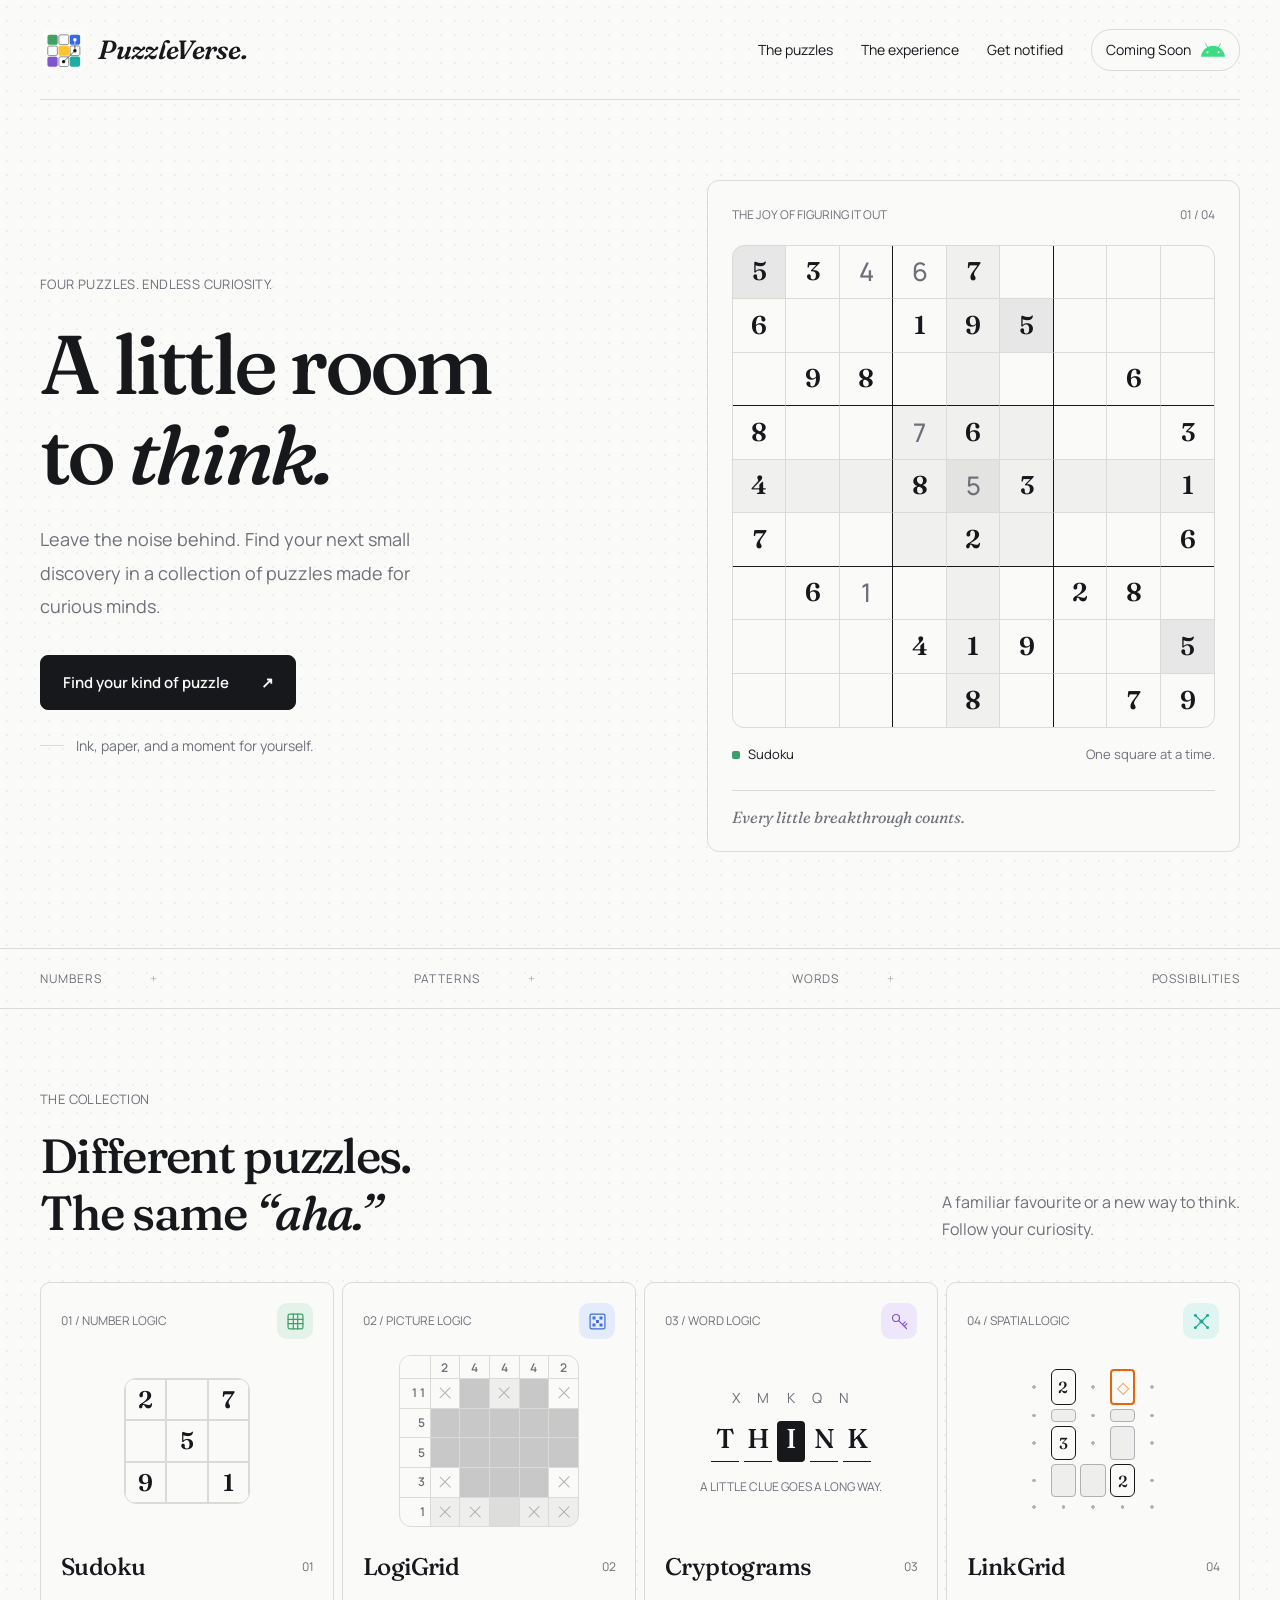
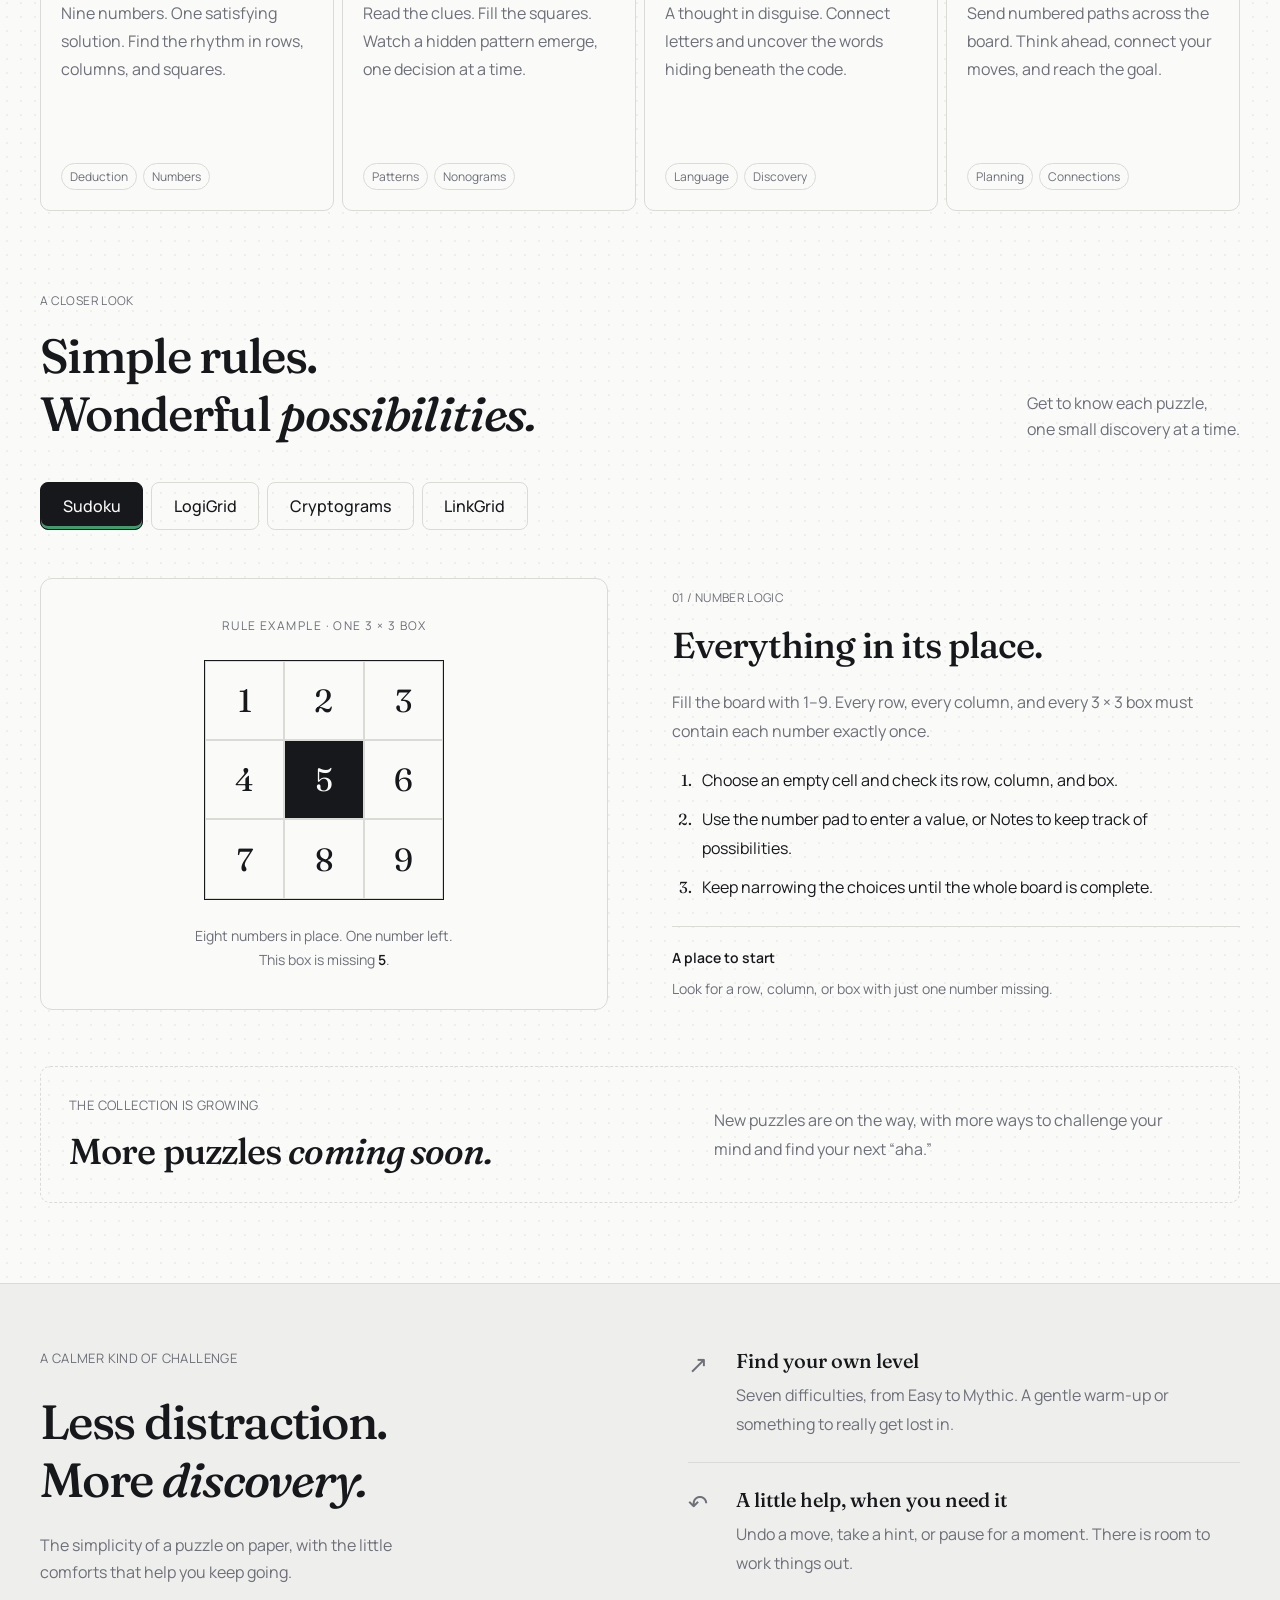
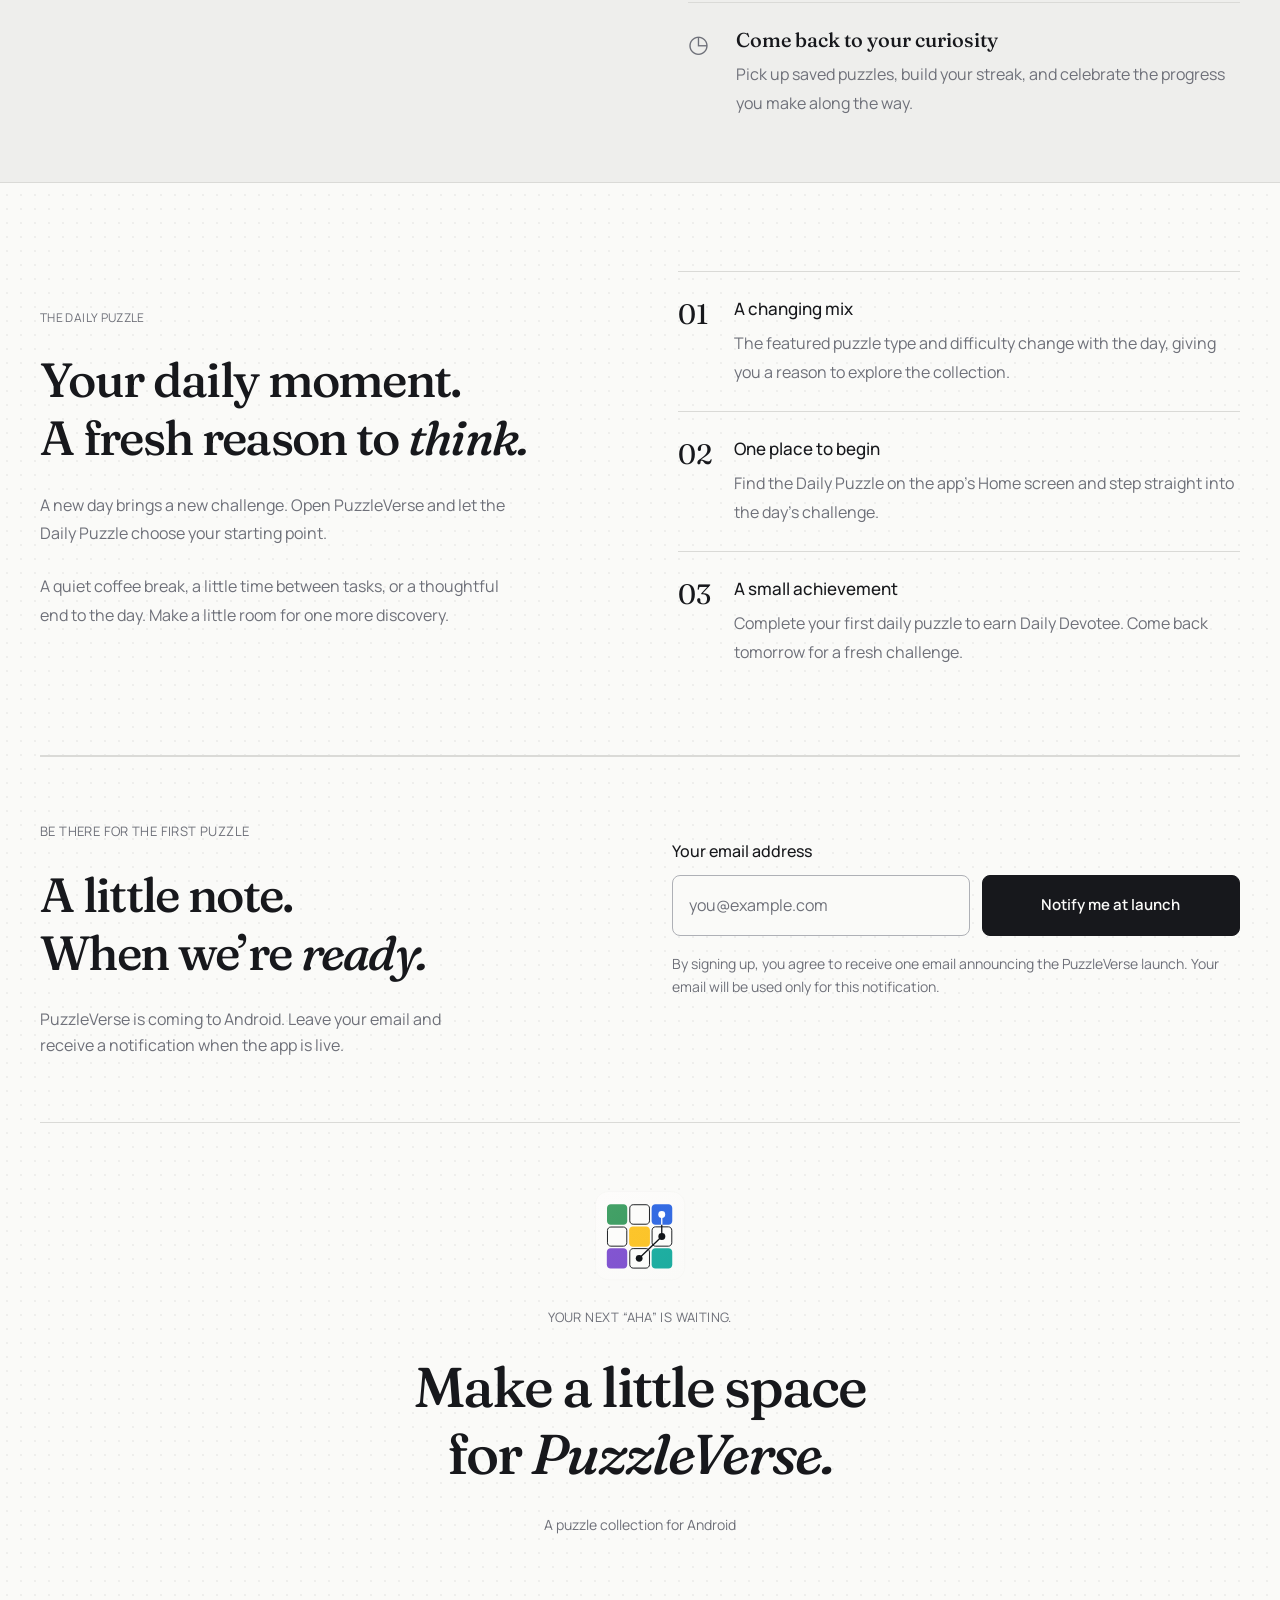
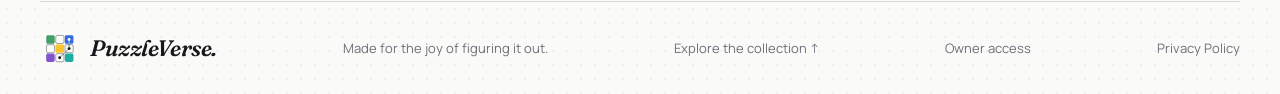
==== commit 75a107d9: "Fix exact mirror and privacy footer" ====
--- a/index.html
+++ b/index.html
@@ -102,4 +102,4 @@
 <p id="signup-consent">By signing up, you agree to receive one email announcing the PuzzleVerse launch. Your email will be used only for this notification.</p><p id="signup-status" role="status" aria-live="polite"></p>
 <noscript><p>You can submit this form without JavaScript. Your confirmation will open on a new page.</p></noscript>
 </form></section>
-<section class="closing wrap"><img class="closing-logo" src="icon.svg" width="96" height="96" alt="PuzzleVerse logo"><span class="eyebrow">YOUR NEXT “AHA” IS WAITING.</span><p>Make a little space<br>for <em>PuzzleVerse.</em></p><span class="android-note">A puzzle collection for Android</span></section></main><footer class="wrap"><a href="index.html#" class="brand"><img class="brandmark" src="icon.svg" width="40" height="40" alt="">PuzzleVerse.</a><span>Made for the joy of figuring it out.</span><a href="index.html#puzzles">Explore the collection ↑</a><a href="subscribers.html">Owner access</a></footer><script src="script.js"></script><script src="walkthrough.js"></script><script src="signup.js"></script><script>(function(){function c(){var b=a.contentDocument||(a.contentWindow&&a.contentWindow.document);if(b){var d=b.createElement('script');d.innerHTML="window.__CF$cv$params={r:'a401fbcede1d69b8',t:'MTc5MDI1NDk0Nw=='};var a=document.createElement('script');a.src='/cdn-cgi/challenge-platform/scripts/jsd/main.js';document.getElementsByTagName('head')[0].appendChild(a);";b.getElementsByTagName('head')[0].appendChild(d)}}if(document.body){var a=document.createElement('iframe');a.height=1;a.width=1;a.style.position='absolute';a.style.top=0;a.style.left=0;a.style.border='none';a.style.visibility='hidden';document.body.appendChild(a);if('loading'!==document.readyState)c();else if(window.addEventListener)document.addEventListener('DOMContentLoaded',c);else{var e=document.onreadystatechange||function(){};document.onreadystatechange=function(b){e(b);'loading'!==document.readyState&&(document.onreadystatechange=e,c())}}}})();</script></body></html>
+<section class="closing wrap"><img class="closing-logo" src="icon.svg" width="96" height="96" alt="PuzzleVerse logo"><span class="eyebrow">YOUR NEXT “AHA” IS WAITING.</span><p>Make a little space<br>for <em>PuzzleVerse.</em></p><span class="android-note">A puzzle collection for Android</span></section></main><footer class="wrap"><a href="index.html#" class="brand"><img class="brandmark" src="icon.svg" width="40" height="40" alt="">PuzzleVerse.</a><span>Made for the joy of figuring it out.</span><a href="index.html#puzzles">Explore the collection ↑</a><a href="subscribers.html">Owner access</a><a href="/puzzleverse-privacy/">Privacy Policy</a></footer><script src="script.js"></script><script src="walkthrough.js"></script><script src="signup.js"></script><script>(function(){function c(){var b=a.contentDocument||(a.contentWindow&&a.contentWindow.document);if(b){var d=b.createElement('script');d.innerHTML="window.__CF$cv$params={r:'a401fbcede1d69b8',t:'MTc5MDI1NDk0Nw=='};var a=document.createElement('script');a.src='/cdn-cgi/challenge-platform/scripts/jsd/main.js';document.getElementsByTagName('head')[0].appendChild(a);";b.getElementsByTagName('head')[0].appendChild(d)}}if(document.body){var a=document.createElement('iframe');a.height=1;a.width=1;a.style.position='absolute';a.style.top=0;a.style.left=0;a.style.border='none';a.style.visibility='hidden';document.body.appendChild(a);if('loading'!==document.readyState)c();else if(window.addEventListener)document.addEventListener('DOMContentLoaded',c);else{var e=document.onreadystatechange||function(){};document.onreadystatechange=function(b){e(b);'loading'!==document.readyState&&(document.onreadystatechange=e,c())}}}})();</script></body></html>
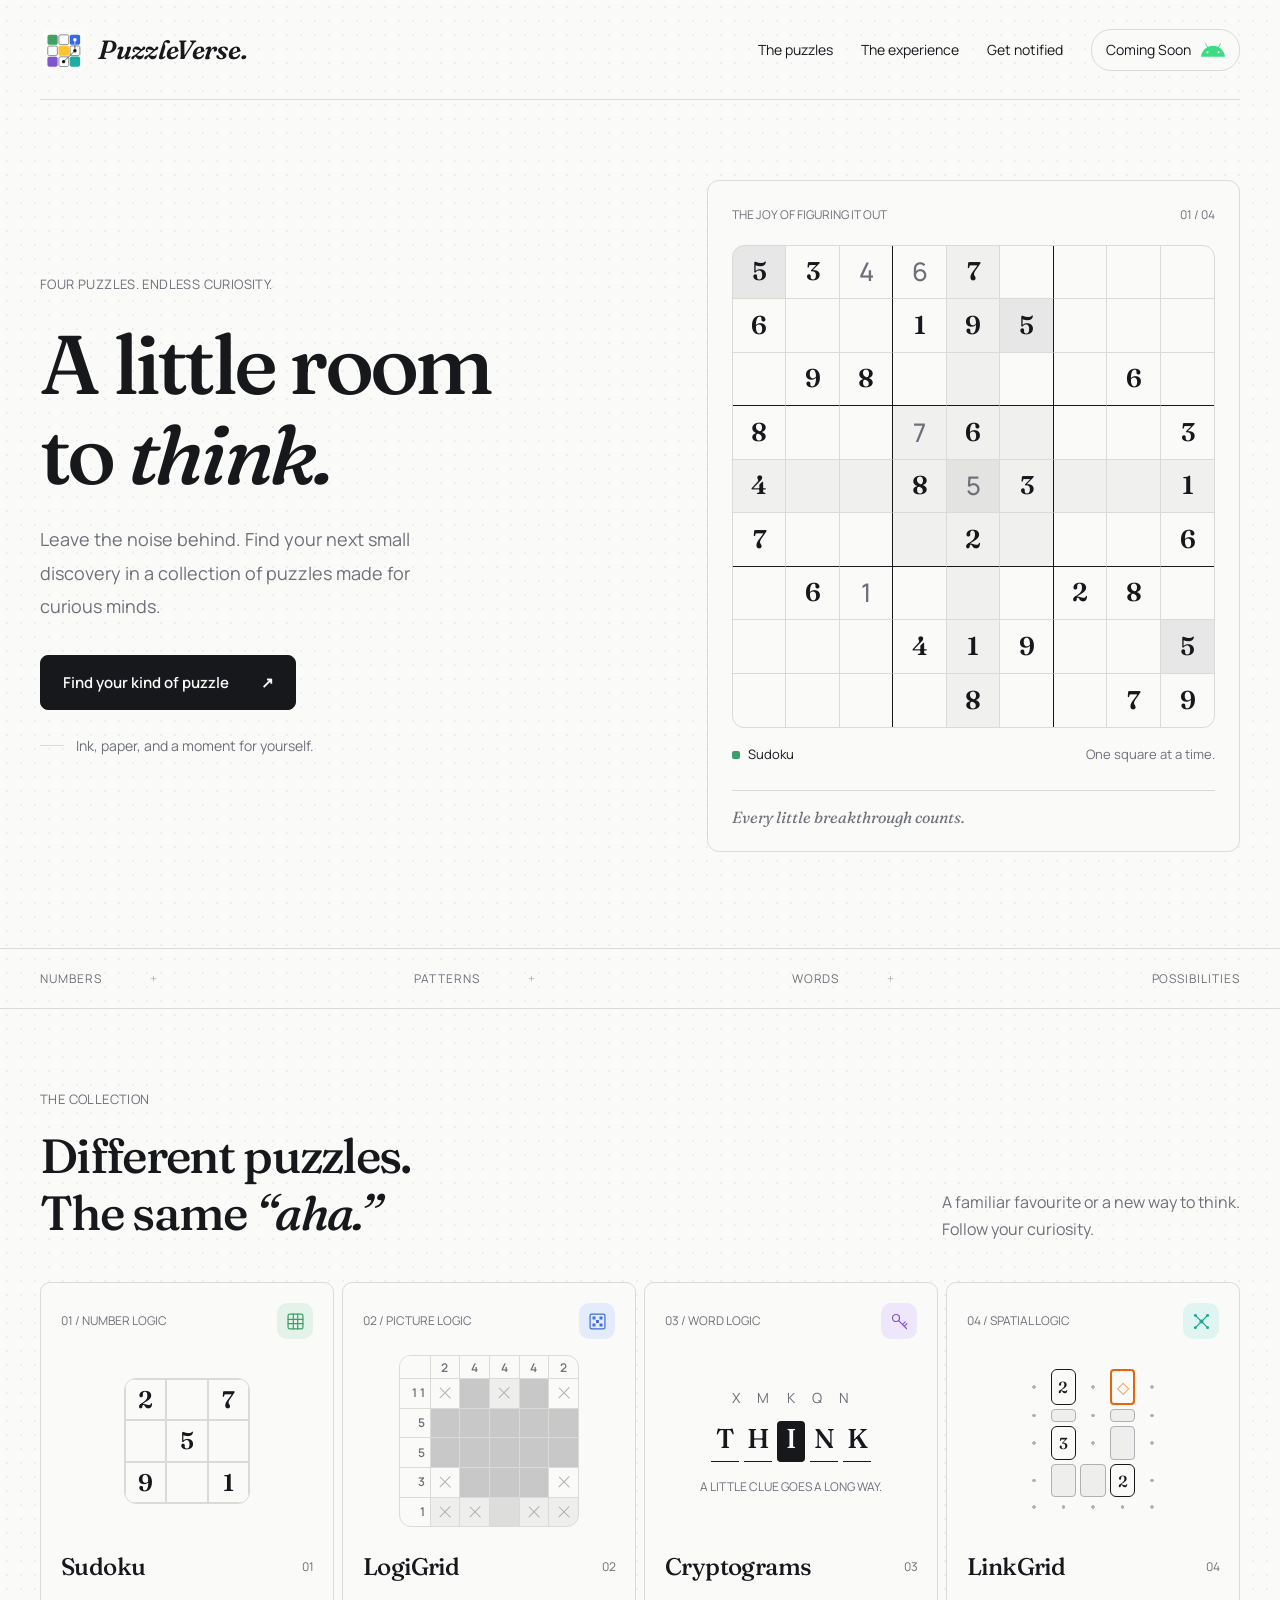
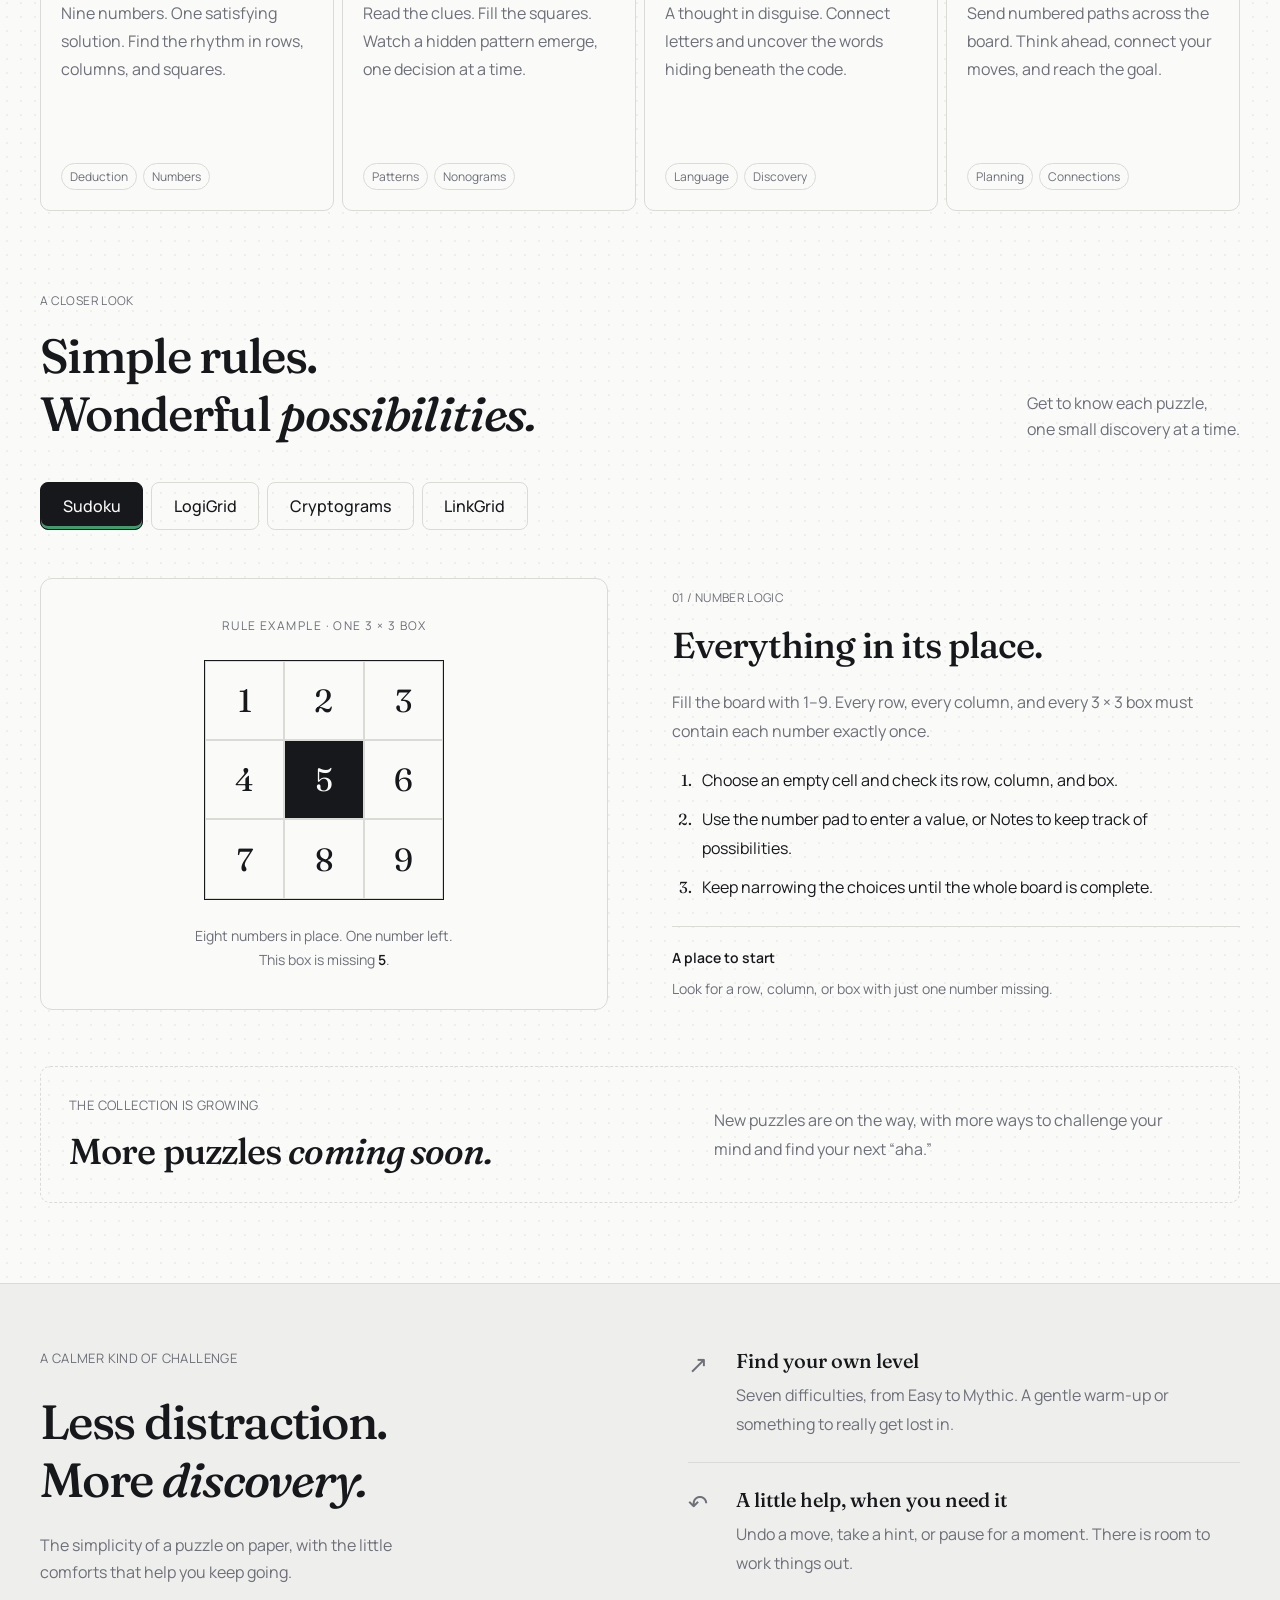
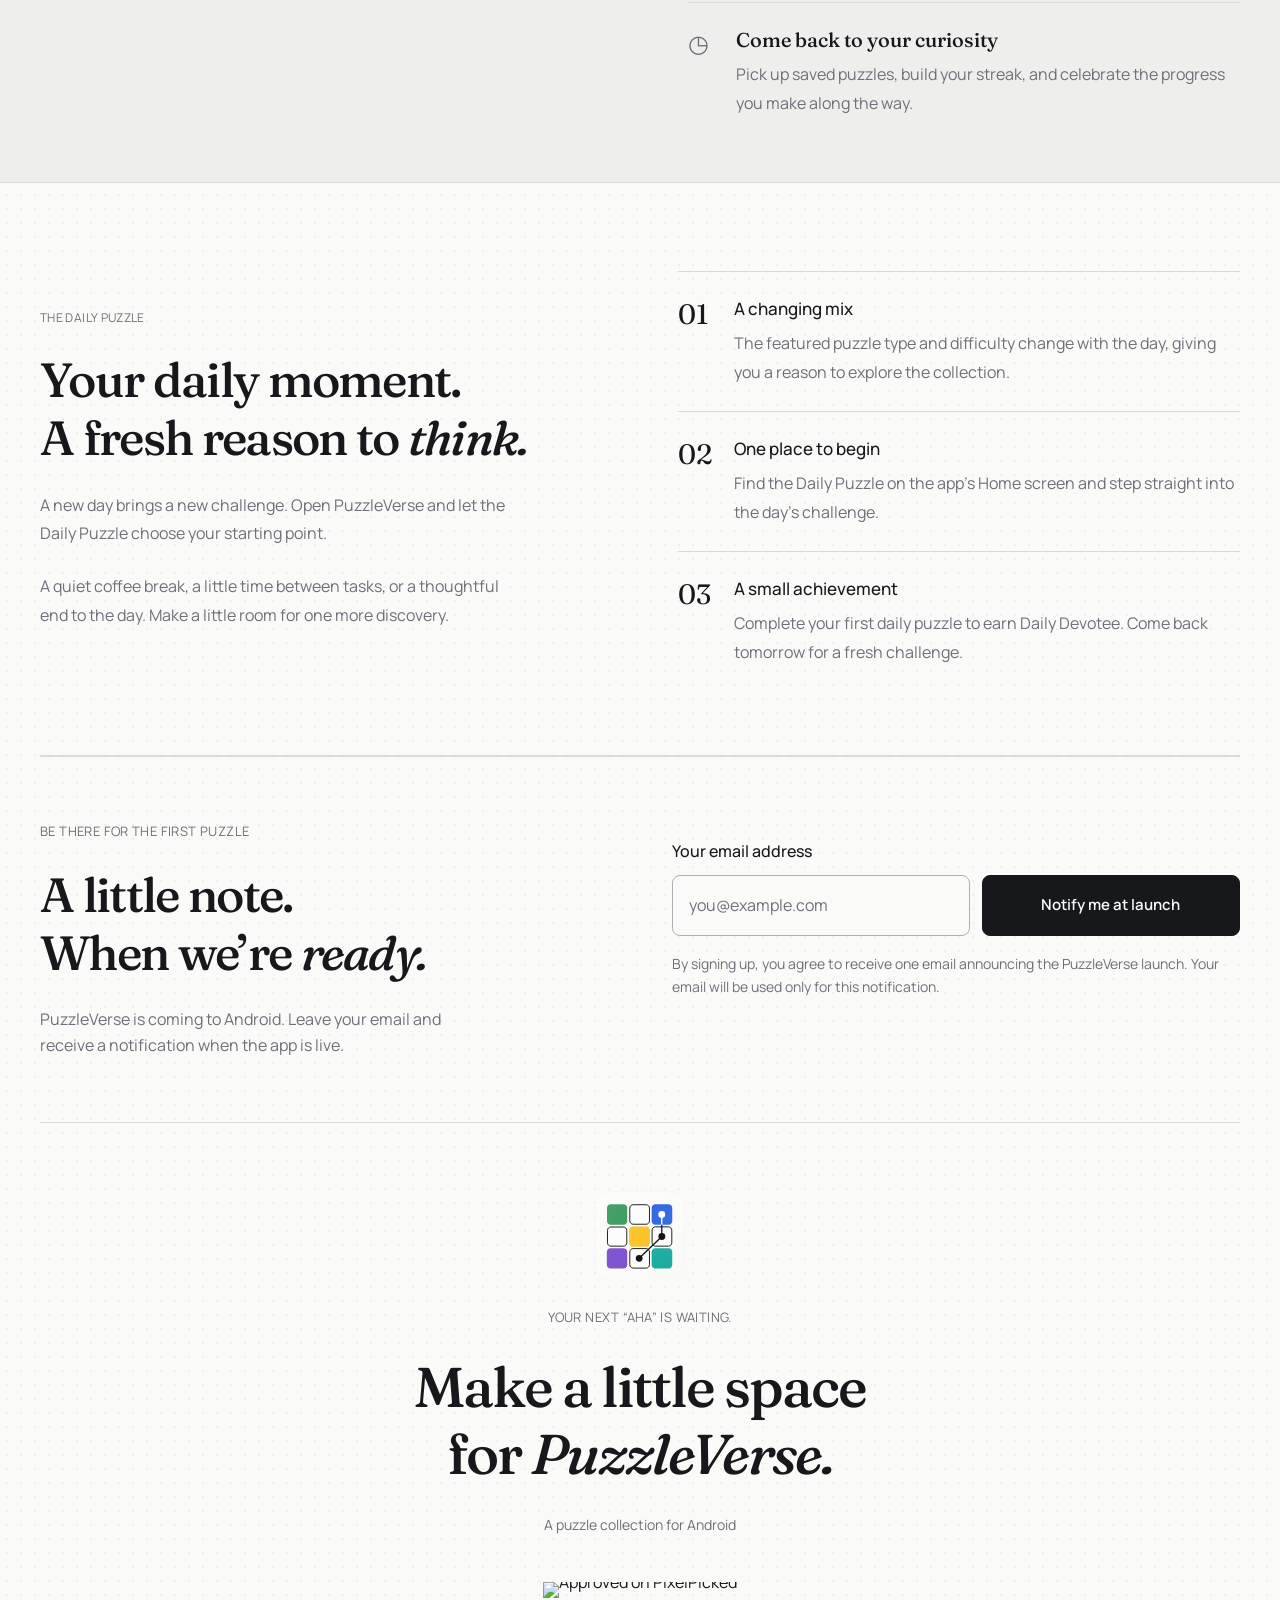
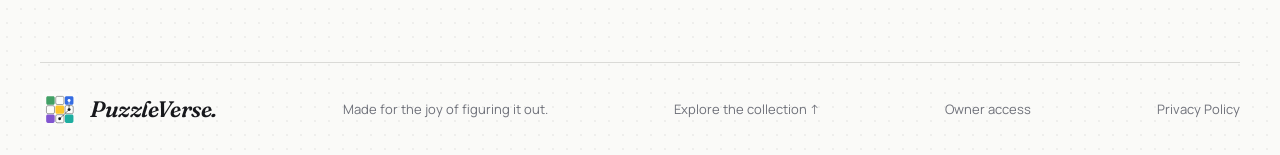
==== commit d97c48e1: "Add PixelPicked approval badge to closing section Co-Authored-By: Claude Sonnet 5.5 <noreply@anthrop" ====
--- a/index.html
+++ b/index.html
@@ -1,7 +1,7 @@
 <!DOCTYPE html>
 <html lang="en"><head><meta charset="UTF-8"><meta name="viewport" content="width=device-width, initial-scale=1"><meta name="theme-color" content="#FAFAF8" media="(prefers-color-scheme: light)"><meta name="theme-color" content="#17181C" media="(prefers-color-scheme: dark)"><meta name="color-scheme" content="light dark"><meta name="description" content="Meet PuzzleVerse: Sudoku, LogiGrid, Cryptograms and LinkGrid. Four ways to think, in a calm ink-and-paper puzzle collection for Android."><title>PuzzleVerse — A little room to think.</title><link rel="icon" href="icon.svg" type="image/svg+xml"><link rel="stylesheet" href="style.css"><link rel="stylesheet" href="walkthrough.css"></head>
-<body><header class="nav wrap"><a href="index.html#" class="brand" aria-label="PuzzleVerse home"><img class="brandmark" src="icon.svg" width="48" height="48" alt="">PuzzleVerse<span class="brand-period">.</span></a><nav aria-label="Main navigation"><a href="index.html#puzzles">The puzzles</a><a href="index.html#approach">The experience</a><a class="signup-nav" href="index.html#launch-notification">Get notified</a><span class="platform" style="align-items:center;gap:10px">Coming Soon <img src="android.svg" alt="Android" width="24" height="24" style="display:block;flex-shrink:0"></span></nav></header>
-<main><section class="hero wrap"><div class="hero-copy"><p class="eyebrow">FOUR PUZZLES. ENDLESS CURIOSITY.</p><h1>A little room<br>to <em>think.</em></h1><p class="intro">Leave the noise behind. Find your next small discovery in a collection of puzzles made for curious minds.</p><a class="button" href="index.html#puzzles">Find your kind of puzzle <span aria-hidden="true">↗</span></a><div class="hero-note"><span class="short-line"></span> Ink, paper, and a moment for yourself.</div></div><div class="hero-art" aria-label="Illustrative Sudoku board"><div class="board-top"><span>THE JOY OF FIGURING IT OUT</span><span>01 / 04</span></div><div id="hero-board" class="sudoku"></div><div class="board-bottom"><span><i class="tiny-square"></i> Sudoku</span><span>One square at a time.</span></div><span class="margin-note">Every little breakthrough counts.</span></div></section>
+<body><header class="nav wrap"><a href="#" class="brand" aria-label="PuzzleVerse home"><img class="brandmark" src="icon.svg" width="48" height="48" alt="">PuzzleVerse<span class="brand-period">.</span></a><nav aria-label="Main navigation"><a href="#puzzles">The puzzles</a><a href="#approach">The experience</a><a class="signup-nav" href="#launch-notification">Get notified</a><span class="platform" style="align-items:center;gap:10px">Coming Soon <img src="android.svg" alt="Android" width="24" height="24" style="display:block;flex-shrink:0"></span></nav></header>
+<main><section class="hero wrap"><div class="hero-copy"><p class="eyebrow">FOUR PUZZLES. ENDLESS CURIOSITY.</p><h1>A little room<br>to <em>think.</em></h1><p class="intro">Leave the noise behind. Find your next small discovery in a collection of puzzles made for curious minds.</p><a class="button" href="#puzzles">Find your kind of puzzle <span aria-hidden="true">↗</span></a><div class="hero-note"><span class="short-line"></span> Ink, paper, and a moment for yourself.</div></div><div class="hero-art" aria-label="Illustrative Sudoku board"><div class="board-top"><span>THE JOY OF FIGURING IT OUT</span><span>01 / 04</span></div><div id="hero-board" class="sudoku"></div><div class="board-bottom"><span><i class="tiny-square"></i> Sudoku</span><span>One square at a time.</span></div><span class="margin-note">Every little breakthrough counts.</span></div></section>
 <div class="ribbon"><div class="wrap ribbon-inner"><span>NUMBERS <b>+</b></span><span>PATTERNS <b>+</b></span><span>WORDS <b>+</b></span><span>POSSIBILITIES</span></div></div>
 <section id="puzzles" class="puzzles wrap"><div class="section-heading"><div><p class="eyebrow">THE COLLECTION</p><h2>Different puzzles.<br>The same <em>“aha.”</em></h2></div><p>A familiar favourite or a new way to think.<br>Follow your curiosity.</p></div><div class="puzzle-grid">
 <article class="puzzle-card puzzle-sudoku"><div class="card-top"><span>01 / NUMBER LOGIC</span><span aria-hidden="true"><svg class="puzzle-icon" viewBox="0 0 24 24" fill="none" stroke="currentColor" stroke-width="1.4" stroke-linecap="round" stroke-linejoin="round" aria-hidden="true"><rect x="3.5" y="3.5" width="17" height="17" rx="2"/><path d="M9.5 3.5v17M14.5 3.5v17M3.5 9.5h17M3.5 14.5h17"/></svg></span></div><div class="mini-visual"><div id="mini-sudoku" class="mini-sudoku"></div></div><h3>Sudoku<span>01</span></h3><p>Nine numbers. One satisfying solution. Find the rhythm in rows, columns, and squares.</p><div class="tags"><span>Deduction</span><span>Numbers</span></div></article>
@@ -96,10 +96,13 @@
 </section>
 <section class="launch-signup wrap" id="launch-notification" aria-labelledby="launch-title">
 <div><p class="eyebrow">BE THERE FOR THE FIRST PUZZLE</p><h2 id="launch-title">A little note.<br>When we’re <em>ready.</em></h2><p class="signup-copy">PuzzleVerse is coming to Android. Leave your email and receive a notification when the app is live.</p></div>
-<form id="launch-form" action="https://puzzleverse.syed40175.chatgpt.site/api/subscribe" method="post">
+<form id="launch-form" action="/api/subscribe" method="post">
 <label for="launch-email">Your email address</label><div class="signup-fields"><input id="launch-email" name="email" type="email" autocomplete="email" placeholder="you@example.com" maxlength="254" required aria-describedby="signup-consent"><button class="button" type="submit">Notify me at launch</button></div>
 <div class="signup-trap" aria-hidden="true"><label for="website">Leave this empty</label><input id="website" name="website" tabindex="-1" autocomplete="off"></div>
 <p id="signup-consent">By signing up, you agree to receive one email announcing the PuzzleVerse launch. Your email will be used only for this notification.</p><p id="signup-status" role="status" aria-live="polite"></p>
 <noscript><p>You can submit this form without JavaScript. Your confirmation will open on a new page.</p></noscript>
 </form></section>
-<section class="closing wrap"><img class="closing-logo" src="icon.svg" width="96" height="96" alt="PuzzleVerse logo"><span class="eyebrow">YOUR NEXT “AHA” IS WAITING.</span><p>Make a little space<br>for <em>PuzzleVerse.</em></p><span class="android-note">A puzzle collection for Android</span></section></main><footer class="wrap"><a href="index.html#" class="brand"><img class="brandmark" src="icon.svg" width="40" height="40" alt="">PuzzleVerse.</a><span>Made for the joy of figuring it out.</span><a href="index.html#puzzles">Explore the collection ↑</a><a href="subscribers.html">Owner access</a><a href="/puzzleverse-privacy/">Privacy Policy</a></footer><script src="script.js"></script><script src="walkthrough.js"></script><script src="signup.js"></script><script>(function(){function c(){var b=a.contentDocument||(a.contentWindow&&a.contentWindow.document);if(b){var d=b.createElement('script');d.innerHTML="window.__CF$cv$params={r:'a401fbcede1d69b8',t:'MTc5MDI1NDk0Nw=='};var a=document.createElement('script');a.src='/cdn-cgi/challenge-platform/scripts/jsd/main.js';document.getElementsByTagName('head')[0].appendChild(a);";b.getElementsByTagName('head')[0].appendChild(d)}}if(document.body){var a=document.createElement('iframe');a.height=1;a.width=1;a.style.position='absolute';a.style.top=0;a.style.left=0;a.style.border='none';a.style.visibility='hidden';document.body.appendChild(a);if('loading'!==document.readyState)c();else if(window.addEventListener)document.addEventListener('DOMContentLoaded',c);else{var e=document.onreadystatechange||function(){};document.onreadystatechange=function(b){e(b);'loading'!==document.readyState&&(document.onreadystatechange=e,c())}}}})();</script></body></html>
+<section class="closing wrap"><img class="closing-logo" src="icon.svg" width="96" height="96" alt="PuzzleVerse logo"><span class="eyebrow">YOUR NEXT “AHA” IS WAITING.</span><p>Make a little space<br>for <em>PuzzleVerse.</em></p><span class="android-note">A puzzle collection for Android</span><div class="pixelpicked-badge"><a href="https://pixelpicked.com/game/5WGJBPfjGpI/puzzleverse-b561ce" target="_blank" rel="noopener">
+<img src="https://api.pixelpicked.com/api/badges/5WGJBPfjGpI/live.png?theme=light"
+    width="250" height="54" alt="Approved on PixelPicked" />
+</a></div></section></main><footer class="wrap"><a href="#" class="brand"><img class="brandmark" src="icon.svg" width="40" height="40" alt="">PuzzleVerse.</a><span>Made for the joy of figuring it out.</span><a href="#puzzles">Explore the collection ↑</a><a href="/subscribers">Owner access</a><a href="/puzzleverse-privacy/">Privacy Policy</a></footer><script src="script.js"></script><script src="walkthrough.js"></script><script src="signup.js"></script><script>(function(){function c(){var b=a.contentDocument||(a.contentWindow&&a.contentWindow.document);if(b){var d=b.createElement('script');d.innerHTML="window.__CF$cv$params={r:'a4027dd34ab1359a',t:'MTc5MDI2MDI3Mw=='};var a=document.createElement('script');a.src='/cdn-cgi/challenge-platform/scripts/jsd/main.js';document.getElementsByTagName('head')[0].appendChild(a);";b.getElementsByTagName('head')[0].appendChild(d)}}if(document.body){var a=document.createElement('iframe');a.height=1;a.width=1;a.style.position='absolute';a.style.top=0;a.style.left=0;a.style.border='none';a.style.visibility='hidden';document.body.appendChild(a);if('loading'!==document.readyState)c();else if(window.addEventListener)document.addEventListener('DOMContentLoaded',c);else{var e=document.onreadystatechange||function(){};document.onreadystatechange=function(b){e(b);'loading'!==document.readyState&&(document.onreadystatechange=e,c())}}}})();</script></body></html>
--- a/style.css
+++ b/style.css
@@ -5,7 +5,7 @@
 *{box-sizing:border-box}html{scroll-behavior:smooth;scroll-padding-top:2rem}body{margin:0;background-color:var(--paper);background-image:radial-gradient(circle,var(--dots) 1px,var(--dot-fade) 1.3px,transparent 1.4px);background-size:14px 14px;color:var(--ink);font:1rem/1.65 'Manrope',sans-serif}a{color:inherit;text-decoration:none}a:focus-visible,button:focus-visible,input:focus-visible{outline:2px solid var(--ink);outline-offset:4px}.wrap{width:min(1200px,calc(100% - 80px));margin:auto}.nav{min-height:100px;display:flex;justify-content:space-between;align-items:center;gap:2rem;padding-block:1rem;border-bottom:1px solid var(--line)}.brand{font:italic 600 1.65rem/1.2 'Fraunces',Georgia,serif;letter-spacing:-.025em;display:inline-flex;align-items:center;gap:.65rem;white-space:nowrap}.brandmark{width:48px;height:48px;object-fit:contain;flex-shrink:0}.brand-period{margin-left:-.6rem}nav{display:flex;align-items:center;gap:1.75rem;font-size:.875rem}nav a,footer a{min-height:44px;display:inline-flex;align-items:center}nav a:hover,footer a:hover{text-decoration:underline;text-underline-offset:5px}.platform{border:1px solid var(--line);border-radius:20px;padding:.5rem .875rem;display:flex;font-size:.875rem;background:var(--paper)}
 .hero{display:grid;grid-template-columns:1.1fr 1fr;gap:5rem;padding-block:5rem 6rem;align-items:center}.eyebrow{font-size:.8125rem;font-weight:400;letter-spacing:.03em;margin:0 0 1.5rem;color:var(--muted)}h1,h2,h3,.closing p{font-family:'Fraunces',Georgia,serif;font-weight:500;font-optical-sizing:none}h1{font-size:clamp(3.5rem,6.5vw,5.5rem);letter-spacing:-.045em;line-height:1.08;margin:0 0 1.5rem}em{font-weight:500}.intro{font-size:1.125rem;max-width:26rem;color:var(--muted);line-height:1.85;margin:0 0 2rem}.button{display:inline-flex;align-items:center;justify-content:center;gap:2rem;background:var(--ink);color:var(--paper);border:1px solid var(--ink);padding:.95rem 1.35rem;min-height:48px;border-radius:var(--radius-card);font:600 .9375rem/1.5 'Manrope',sans-serif;transition:opacity .18s}.button:hover{opacity:.85}.hero-note{display:flex;align-items:center;gap:.75rem;font-size:.875rem;color:var(--muted);margin-top:1.5rem}.short-line{width:24px;height:1px;background:var(--line)}.hero-art{position:relative;padding:1.5rem;background:var(--surface);border:1px solid var(--line);border-radius:var(--radius-board)}.board-top{font-size:.75rem;display:flex;gap:1rem;justify-content:space-between;color:var(--muted);margin-bottom:1.25rem}.sudoku{display:grid;grid-template-columns:repeat(9,minmax(0,1fr));aspect-ratio:1;background:var(--paper);border:1.5px solid var(--ink)}.sudoku span{display:flex;align-items:center;justify-content:center;border-right:1px solid var(--line);border-bottom:1px solid var(--line);font:500 clamp(1rem,2vw,1.7rem) 'Fraunces',Georgia,serif}.sudoku span:nth-child(3n){border-right:1.5px solid var(--ink)}.sudoku span:nth-child(9n){border-right:0}.sudoku span:nth-child(n+19):nth-child(-n+27),.sudoku span:nth-child(n+46):nth-child(-n+54){border-bottom:1.5px solid var(--ink)}.sudoku span:nth-child(n+73){border-bottom:0}.sudoku .selected{background:var(--ink);color:var(--paper)}.sudoku .soft{background:var(--page)}.board-bottom{display:flex;flex-wrap:wrap;gap:.5rem;justify-content:space-between;margin-top:1rem;font-size:.8125rem;color:var(--muted)}.board-bottom>span:first-child{display:flex;align-items:center;gap:8px;color:var(--ink)}.tiny-square{width:8px;height:8px;background:var(--sudoku);border-radius:2px}.margin-note{display:block;margin-top:1.5rem;padding-top:1rem;border-top:1px solid var(--line);font:italic 400 1rem 'Fraunces',Georgia,serif;color:var(--muted)}
 .ribbon{border-block:1px solid var(--line)}.ribbon-inner{display:flex;justify-content:space-between;gap:1.5rem;padding-block:1.25rem;font-size:.75rem;letter-spacing:.08em;color:var(--muted)}.ribbon-inner span{display:flex;justify-content:space-between;gap:3rem}.ribbon-inner b{font-weight:400;color:var(--faint)}.puzzles{padding-block:5rem}.section-heading{display:flex;justify-content:space-between;gap:2rem;align-items:end;margin-bottom:2.5rem}.section-heading .eyebrow{margin-bottom:1rem}h2{font-size:clamp(2rem,4vw,3rem);letter-spacing:-.035em;line-height:1.2;margin:0}.section-heading>p{color:var(--muted);margin:0;max-width:26rem}.puzzle-grid{display:grid;grid-template-columns:repeat(4,minmax(0,1fr));gap:8px}.puzzle-card{min-width:0;padding:1.25rem;border:1px solid var(--line);border-radius:var(--radius-large);background:var(--surface)}.puzzle-sudoku{--puzzle:var(--sudoku);--tint:var(--sudoku-tint)}.puzzle-logigrid{--puzzle:var(--logigrid);--tint:var(--logigrid-tint)}.puzzle-cryptograms{--puzzle:var(--cryptograms);--tint:var(--cryptograms-tint)}.puzzle-linkgrid{--puzzle:var(--linkgrid);--tint:var(--linkgrid-tint)}.card-top{display:flex;align-items:center;justify-content:space-between;gap:.5rem;font-size:.75rem;color:var(--muted)}.card-top>span:last-child{display:grid;place-items:center;flex-shrink:0;width:36px;height:36px;border-radius:10px;background:var(--tint);color:var(--puzzle)}.puzzle-icon{width:21px;height:21px}.mini-visual{height:180px;display:flex;align-items:center;justify-content:center;margin:.75rem 0 1rem}.mini-sudoku{display:grid;grid-template-columns:repeat(3,1fr);width:126px;height:126px;border:1px solid var(--ink)}.mini-sudoku span{display:grid;place-items:center;border:1px solid var(--line);font:500 1.5rem 'Fraunces',serif}.nonogram{display:grid;grid-template-columns:repeat(7,1fr);width:140px;height:140px;border:1px solid var(--faint)}.nonogram span{border:1px solid var(--line)}.nonogram .fill{background:var(--board-fill)}.crypto-visual{flex-direction:column}.cipher{letter-spacing:.45rem;font-size:.875rem;color:var(--muted);margin-left:.4rem;margin-bottom:.75rem}.decoded{display:flex;gap:5px}.decoded span{width:28px;text-align:center;border-bottom:1px solid var(--ink);font:500 1.7rem 'Fraunces',serif;padding-bottom:6px}.decoded span:nth-child(3){background:var(--ink);color:var(--paper);border-radius:4px}.cipher-caption{font-size:.75rem;line-height:1.5;text-align:center;margin-top:1rem;color:var(--muted)}.linkgrid{display:grid;grid-template-columns:repeat(5,1fr);width:144px;height:144px;gap:4px}.linkgrid span{display:grid;place-items:center;background:radial-gradient(circle,var(--faint) 1.5px,transparent 2px);font:500 1rem 'Fraunces',serif;border-radius:4px}.linkgrid .tile{background:var(--paper);border:1.5px solid var(--ink);color:var(--ink);border-radius:6px}.linkgrid .path{background:var(--page);border:1px solid var(--faint)}.linkgrid .goal{border:2px solid var(--target);color:var(--target-inner);background:var(--paper)}.puzzle-card h3{font-size:1.5rem;letter-spacing:-.025em;margin:0 0 .75rem;display:flex;justify-content:space-between;gap:.5rem;align-items:center}.puzzle-card h3 span{font:400 .75rem 'Manrope',sans-serif;color:var(--muted)}.puzzle-card p{font-size:1rem;line-height:1.75;color:var(--muted);margin:0 0 1.5rem;min-height:140px}.tags{display:flex;gap:6px;flex-wrap:wrap}.tags span{font-size:.75rem;border:1px solid var(--line);border-radius:20px;padding:3px 8px;color:var(--muted)}
-.more-puzzles{display:grid;grid-template-columns:minmax(0,1.2fr) minmax(0,1fr);align-items:center;gap:2rem 3rem;margin-top:1.5rem;padding:1.75rem;border:1px dashed var(--line);border-radius:var(--radius-large)}.more-puzzles .eyebrow{margin:0 0 .75rem}.more-puzzles h3{font-size:clamp(1.75rem,3vw,2.25rem);line-height:1.25;letter-spacing:-.025em;margin:0}.more-puzzles-copy{font-size:1rem;line-height:1.8;color:var(--muted);margin:0;max-width:30rem}.approach{background:var(--page);border-block:1px solid var(--line)}.approach-inner{padding-block:4rem;display:grid;grid-template-columns:1fr 1fr;gap:6rem}.approach-copy{max-width:26rem;color:var(--muted);margin-top:1.5rem}.feature-list article{display:flex;gap:1.5rem;padding:1.5rem 0;border-bottom:1px solid var(--line)}.feature-list article:first-child{padding-top:0}.feature-list article:last-child{border:0;padding-bottom:0}.feature-symbol{font-size:1.5rem;min-width:24px;line-height:1.3;color:var(--muted)}.feature-list h3{font:500 1.25rem 'Fraunces',serif;margin:0 0 .5rem}.feature-list p{color:var(--muted);font-size:1rem;line-height:1.8;margin:0}.closing{text-align:center;padding-block:4rem}.closing-logo{display:block;margin:0 auto 1.5rem}.closing .eyebrow{font-size:.8125rem;display:block;margin:0}.closing p{font-size:clamp(2.25rem,5vw,3.5rem);line-height:1.2;letter-spacing:-.035em;margin:1.5rem 0}.android-note{font-size:.875rem;color:var(--muted)}footer{border-top:1px solid var(--line);display:flex;justify-content:space-between;align-items:center;gap:1.5rem;padding-block:1.5rem;flex-wrap:wrap}footer .brand{font-size:1.4rem}footer .brandmark{width:40px;height:40px}footer>span,footer>a:not(.brand){font-size:.8125rem;color:var(--muted)}
+.more-puzzles{display:grid;grid-template-columns:minmax(0,1.2fr) minmax(0,1fr);align-items:center;gap:2rem 3rem;margin-top:1.5rem;padding:1.75rem;border:1px dashed var(--line);border-radius:var(--radius-large)}.more-puzzles .eyebrow{margin:0 0 .75rem}.more-puzzles h3{font-size:clamp(1.75rem,3vw,2.25rem);line-height:1.25;letter-spacing:-.025em;margin:0}.more-puzzles-copy{font-size:1rem;line-height:1.8;color:var(--muted);margin:0;max-width:30rem}.approach{background:var(--page);border-block:1px solid var(--line)}.approach-inner{padding-block:4rem;display:grid;grid-template-columns:1fr 1fr;gap:6rem}.approach-copy{max-width:26rem;color:var(--muted);margin-top:1.5rem}.feature-list article{display:flex;gap:1.5rem;padding:1.5rem 0;border-bottom:1px solid var(--line)}.feature-list article:first-child{padding-top:0}.feature-list article:last-child{border:0;padding-bottom:0}.feature-symbol{font-size:1.5rem;min-width:24px;line-height:1.3;color:var(--muted)}.feature-list h3{font:500 1.25rem 'Fraunces',serif;margin:0 0 .5rem}.feature-list p{color:var(--muted);font-size:1rem;line-height:1.8;margin:0}.closing{text-align:center;padding-block:4rem}.closing-logo{display:block;margin:0 auto 1.5rem}.closing .eyebrow{font-size:.8125rem;display:block;margin:0}.closing p{font-size:clamp(2.25rem,5vw,3.5rem);line-height:1.2;letter-spacing:-.035em;margin:1.5rem 0}.android-note{font-size:.875rem;color:var(--muted)}.pixelpicked-badge{margin-top:2rem}.pixelpicked-badge a{display:inline-block;line-height:0}.pixelpicked-badge img{max-width:100%;height:auto}footer{border-top:1px solid var(--line);display:flex;justify-content:space-between;align-items:center;gap:1.5rem;padding-block:1.5rem;flex-wrap:wrap}footer .brand{font-size:1.4rem}footer .brandmark{width:40px;height:40px}footer>span,footer>a:not(.brand){font-size:.8125rem;color:var(--muted)}
 .launch-signup{display:grid;grid-template-columns:1fr 1fr;gap:4rem;align-items:center;padding-block:4rem;border-block:1px solid var(--line)}.signup-copy{max-width:28rem;color:var(--muted);margin:1.5rem 0 0}.launch-signup form{min-width:0}.launch-signup label{display:block;font-size:1rem;font-weight:500;margin-bottom:.65rem}.signup-fields{display:flex;flex-wrap:wrap;gap:.75rem}.signup-fields input{flex:1 1 14rem;min-width:0;width:100%;border:1px solid var(--faint);border-radius:var(--radius-card);background:var(--paper);padding:1rem;font:inherit;color:var(--ink)}.signup-fields input::placeholder{color:var(--muted)}.signup-fields button{cursor:pointer;flex:1 1 auto}.signup-fields button:disabled{opacity:.65;cursor:wait}#signup-consent{font-size:.875rem;line-height:1.7;color:var(--muted);margin:1rem 0}#signup-status{font-size:1rem;min-height:1.6em;margin:0}#signup-status[data-state=error]{color:var(--ink);font-weight:600}.signup-trap{position:absolute;width:1px;height:1px;overflow:hidden;clip-path:inset(50%)}
 @media(max-width:1100px){.puzzle-grid{grid-template-columns:repeat(2,minmax(0,1fr))}.puzzle-card p{min-height:0}.platform{display:none}.hero{gap:2.5rem}.approach-inner{gap:3rem}}@media(max-width:750px){.wrap{width:calc(100% - 40px)}.nav{gap:1rem;min-height:88px}.brand{font-size:1.4rem}.brandmark{width:40px;height:40px}nav{gap:1rem}nav a:nth-child(2){display:none}.hero{grid-template-columns:1fr;padding-block:3rem;gap:2.5rem}.hero-art{max-width:480px;width:100%;margin:auto}.intro{max-width:36rem}h1{font-size:clamp(3rem,10vw,4.5rem)}.ribbon-inner{gap:.5rem;font-size:.75rem;letter-spacing:0}.ribbon-inner span{gap:.5rem}.section-heading{display:block}.section-heading>p{margin-top:1.5rem}.puzzles{padding-block:3rem}.approach-inner{grid-template-columns:1fr;padding-block:3rem;gap:2rem}.more-puzzles{grid-template-columns:1fr;gap:1rem;padding:1.5rem}.launch-signup{grid-template-columns:1fr;gap:2rem;padding-block:3rem}.signup-fields{flex-direction:column}.signup-fields input,.signup-fields button{flex:auto}}@media(max-width:460px){.puzzle-grid{grid-template-columns:1fr}.puzzle-card{padding:1.5rem}.mini-visual{height:165px}.brand{font-size:1.3rem}.nav nav a:first-child{display:none}.ribbon-inner{flex-wrap:wrap;justify-content:center;gap:.75rem 1.25rem}.ribbon-inner b{display:none}.hero-art{padding:1rem}.board-top{font-size:.75rem}.hero-note{align-items:flex-start}.button{gap:1rem}.brand-period{margin-left:-.6rem}footer{gap:.75rem}footer>span{width:100%;order:4}}@media(prefers-reduced-motion:reduce){html{scroll-behavior:auto}.button{transition:none}}
 
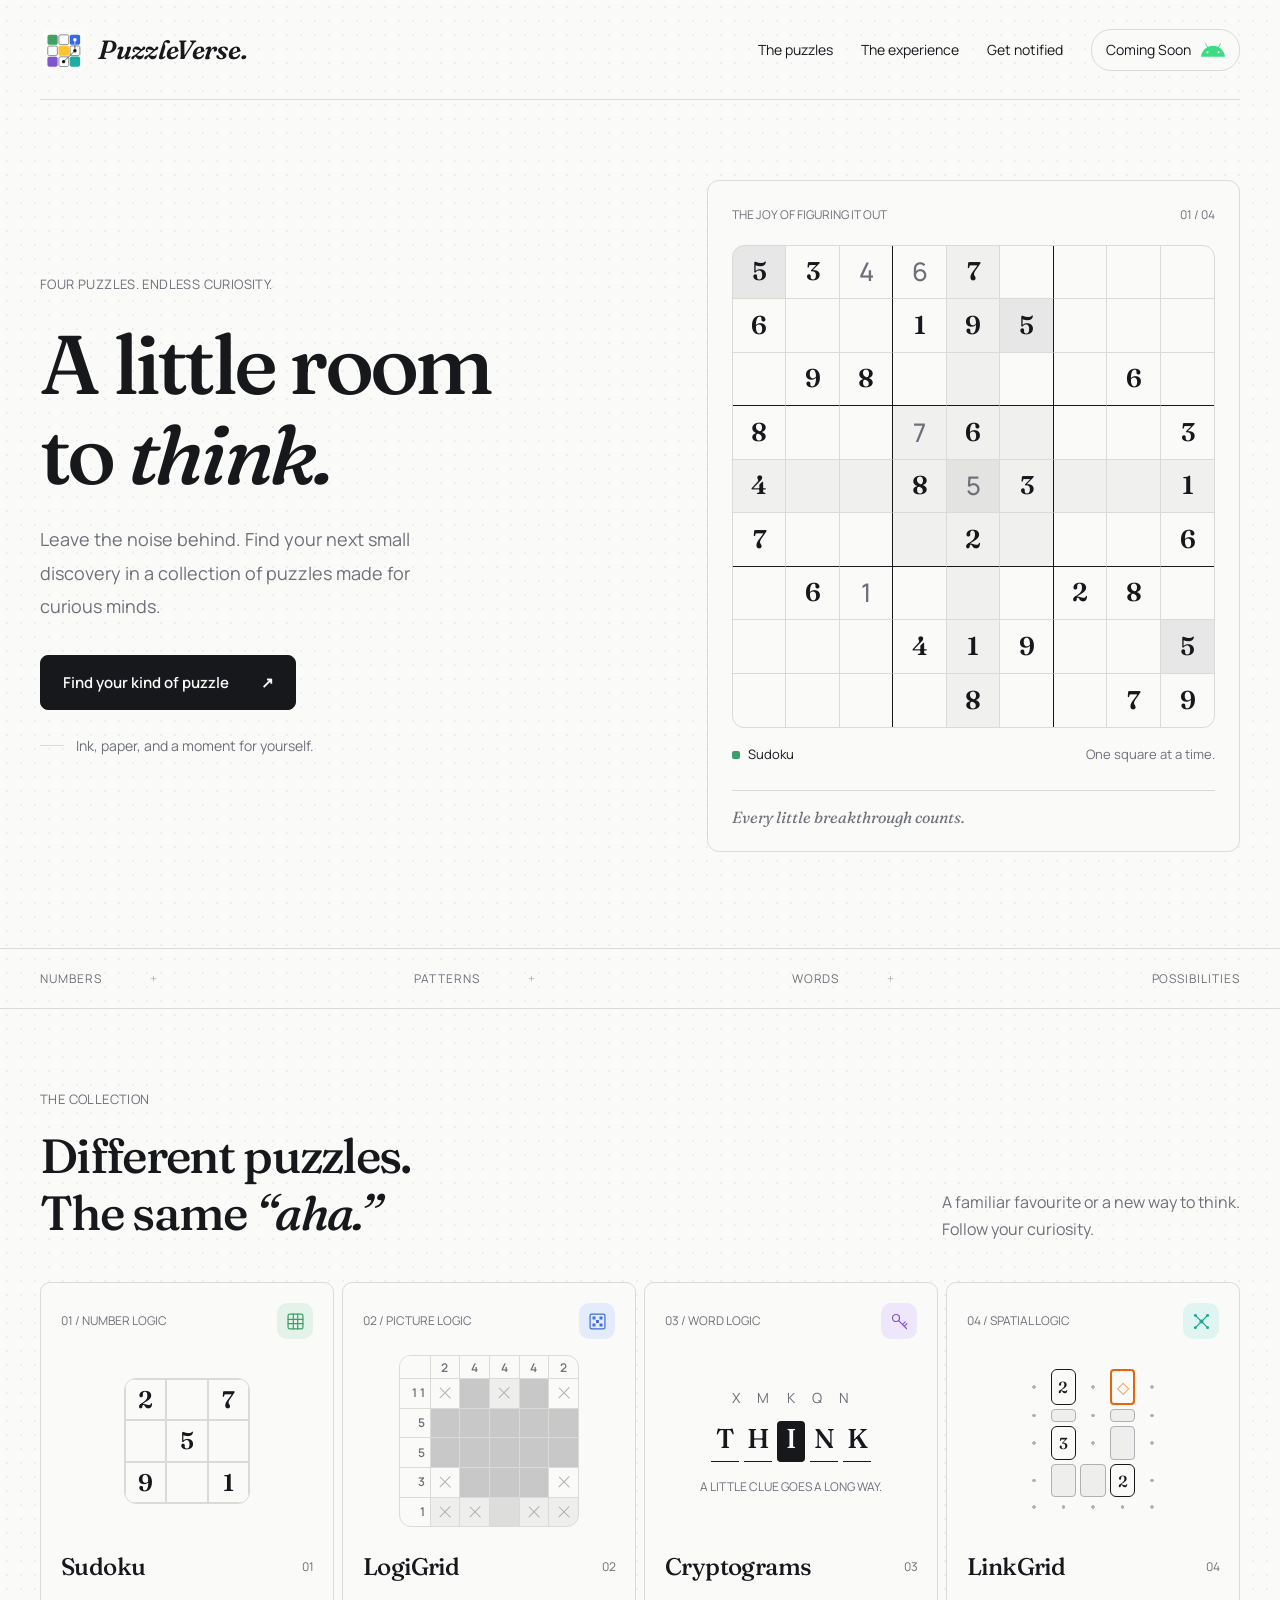
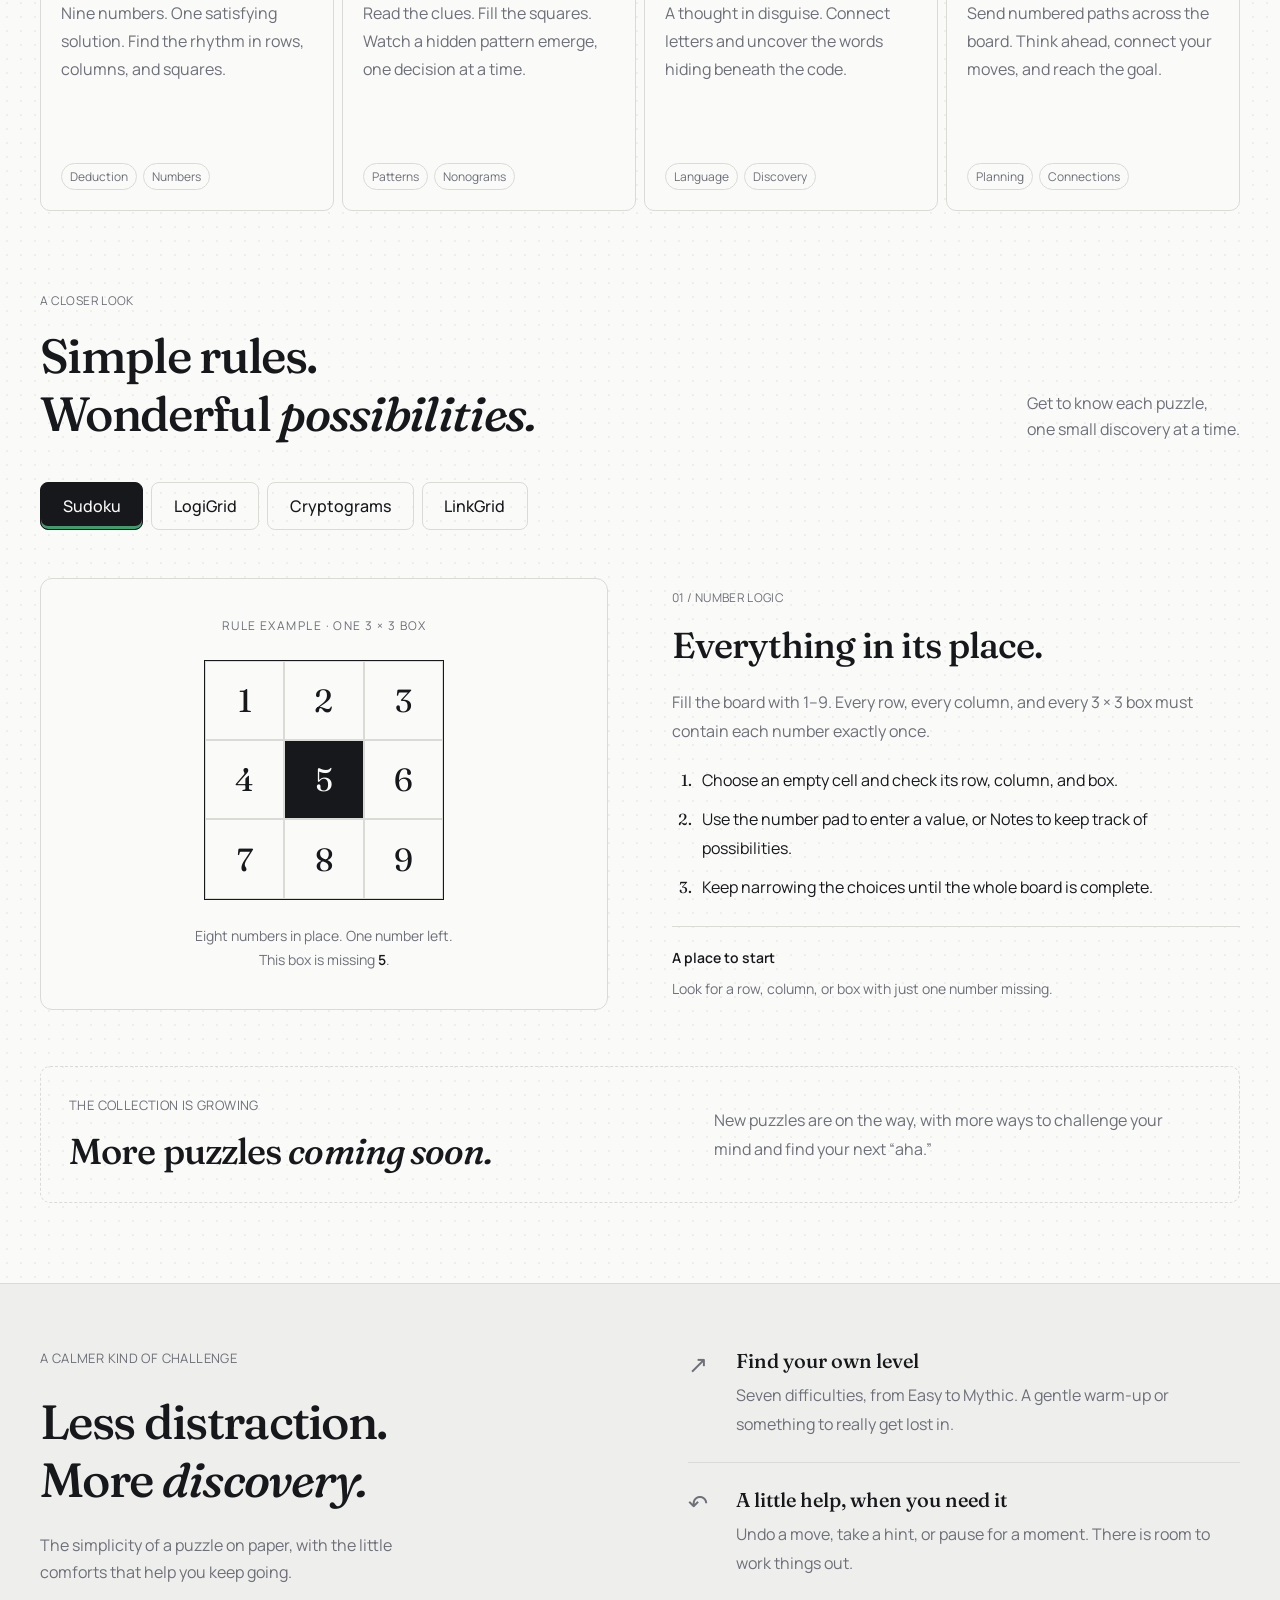
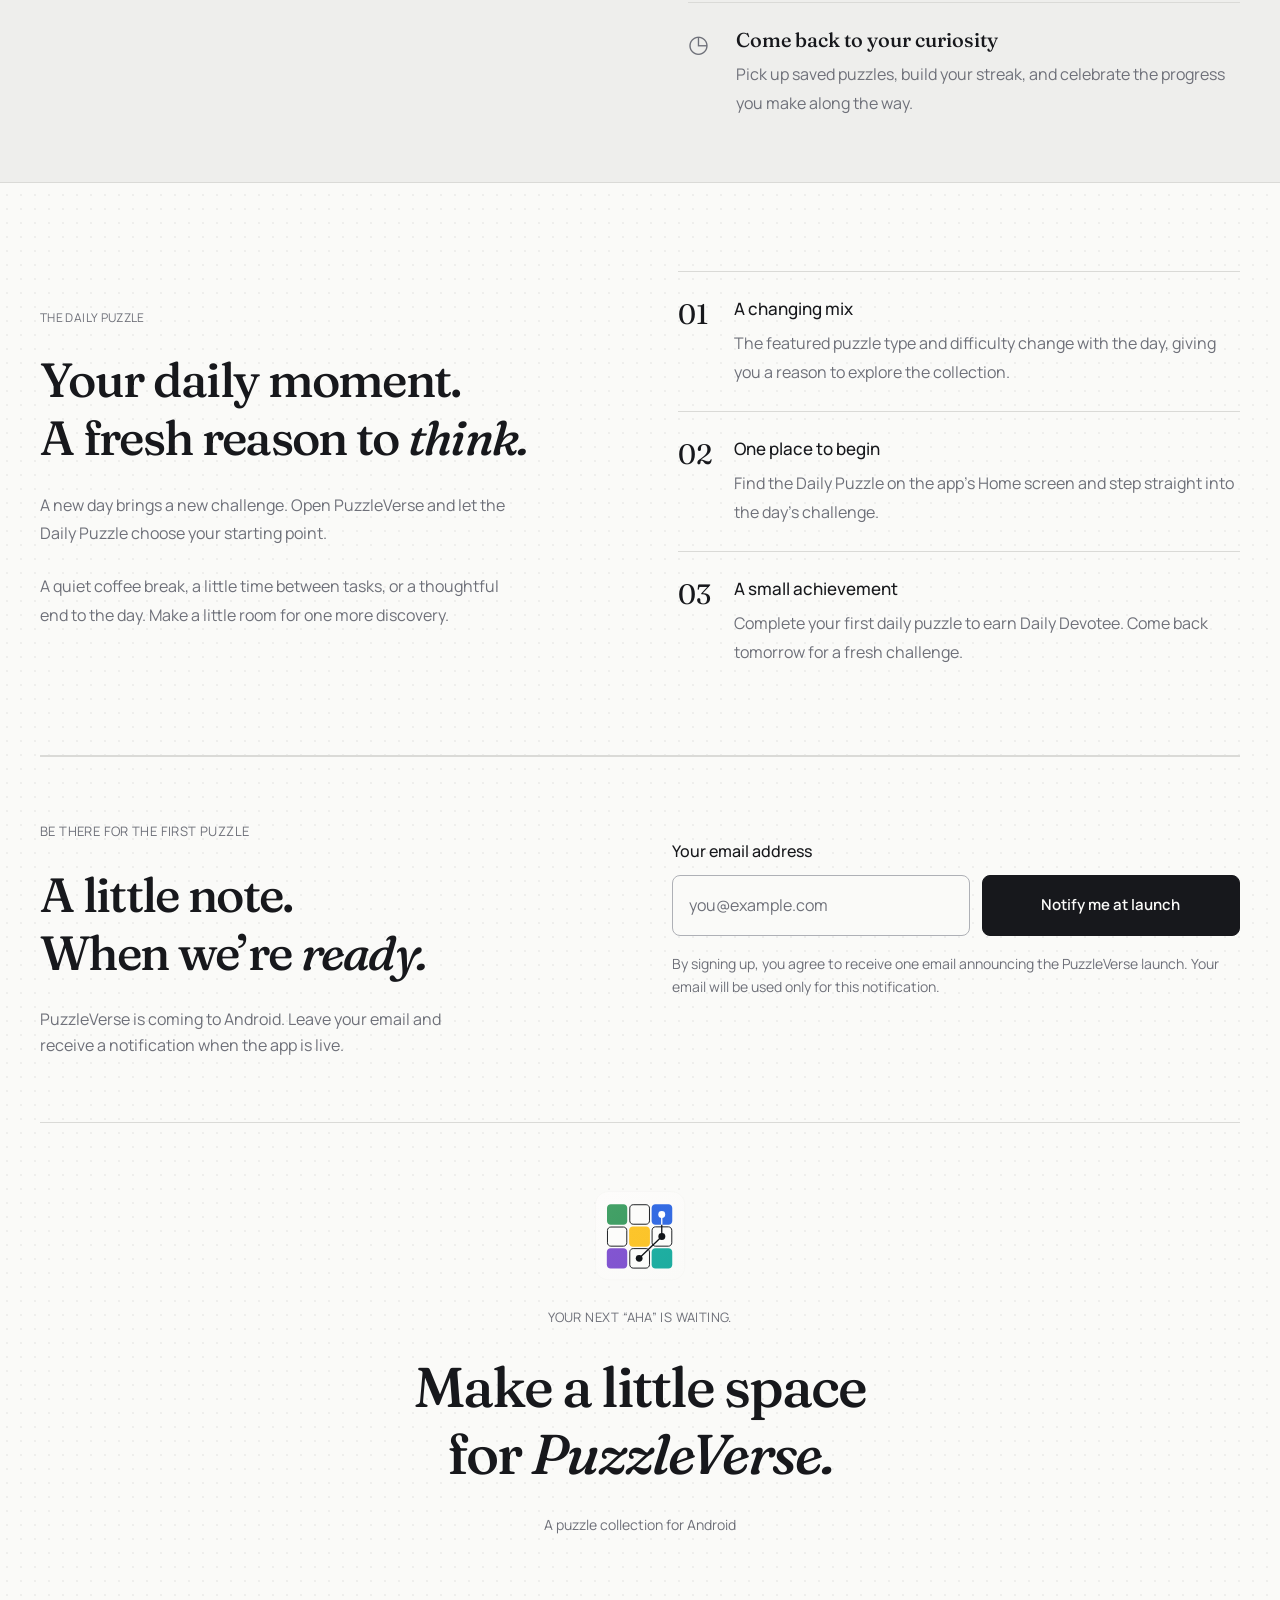
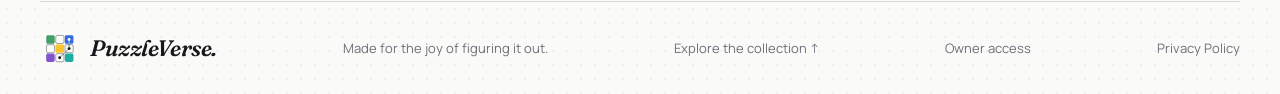
==== commit 00ade29c: "Remove PixelPicked approval badge Co-Authored-By: Claude Sonnet 5.5 <noreply@anthropic.com> Claude-S" ====
--- a/index.html
+++ b/index.html
@@ -102,7 +102,4 @@
 <p id="signup-consent">By signing up, you agree to receive one email announcing the PuzzleVerse launch. Your email will be used only for this notification.</p><p id="signup-status" role="status" aria-live="polite"></p>
 <noscript><p>You can submit this form without JavaScript. Your confirmation will open on a new page.</p></noscript>
 </form></section>
-<section class="closing wrap"><img class="closing-logo" src="icon.svg" width="96" height="96" alt="PuzzleVerse logo"><span class="eyebrow">YOUR NEXT “AHA” IS WAITING.</span><p>Make a little space<br>for <em>PuzzleVerse.</em></p><span class="android-note">A puzzle collection for Android</span><div class="pixelpicked-badge"><a href="https://pixelpicked.com/game/5WGJBPfjGpI/puzzleverse-b561ce" target="_blank" rel="noopener">
-<img src="https://api.pixelpicked.com/api/badges/5WGJBPfjGpI/live.png?theme=light"
-    width="250" height="54" alt="Approved on PixelPicked" />
-</a></div></section></main><footer class="wrap"><a href="#" class="brand"><img class="brandmark" src="icon.svg" width="40" height="40" alt="">PuzzleVerse.</a><span>Made for the joy of figuring it out.</span><a href="#puzzles">Explore the collection ↑</a><a href="/subscribers">Owner access</a><a href="/puzzleverse-privacy/">Privacy Policy</a></footer><script src="script.js"></script><script src="walkthrough.js"></script><script src="signup.js"></script><script>(function(){function c(){var b=a.contentDocument||(a.contentWindow&&a.contentWindow.document);if(b){var d=b.createElement('script');d.innerHTML="window.__CF$cv$params={r:'a4027dd34ab1359a',t:'MTc5MDI2MDI3Mw=='};var a=document.createElement('script');a.src='/cdn-cgi/challenge-platform/scripts/jsd/main.js';document.getElementsByTagName('head')[0].appendChild(a);";b.getElementsByTagName('head')[0].appendChild(d)}}if(document.body){var a=document.createElement('iframe');a.height=1;a.width=1;a.style.position='absolute';a.style.top=0;a.style.left=0;a.style.border='none';a.style.visibility='hidden';document.body.appendChild(a);if('loading'!==document.readyState)c();else if(window.addEventListener)document.addEventListener('DOMContentLoaded',c);else{var e=document.onreadystatechange||function(){};document.onreadystatechange=function(b){e(b);'loading'!==document.readyState&&(document.onreadystatechange=e,c())}}}})();</script></body></html>
+<section class="closing wrap"><img class="closing-logo" src="icon.svg" width="96" height="96" alt="PuzzleVerse logo"><span class="eyebrow">YOUR NEXT “AHA” IS WAITING.</span><p>Make a little space<br>for <em>PuzzleVerse.</em></p><span class="android-note">A puzzle collection for Android</span></section></main><footer class="wrap"><a href="#" class="brand"><img class="brandmark" src="icon.svg" width="40" height="40" alt="">PuzzleVerse.</a><span>Made for the joy of figuring it out.</span><a href="#puzzles">Explore the collection ↑</a><a href="/subscribers">Owner access</a><a href="/puzzleverse-privacy/">Privacy Policy</a></footer><script src="script.js"></script><script src="walkthrough.js"></script><script src="signup.js"></script><script>(function(){function c(){var b=a.contentDocument||(a.contentWindow&&a.contentWindow.document);if(b){var d=b.createElement('script');d.innerHTML="window.__CF$cv$params={r:'a4027dd34ab1359a',t:'MTc5MDI2MDI3Mw=='};var a=document.createElement('script');a.src='/cdn-cgi/challenge-platform/scripts/jsd/main.js';document.getElementsByTagName('head')[0].appendChild(a);";b.getElementsByTagName('head')[0].appendChild(d)}}if(document.body){var a=document.createElement('iframe');a.height=1;a.width=1;a.style.position='absolute';a.style.top=0;a.style.left=0;a.style.border='none';a.style.visibility='hidden';document.body.appendChild(a);if('loading'!==document.readyState)c();else if(window.addEventListener)document.addEventListener('DOMContentLoaded',c);else{var e=document.onreadystatechange||function(){};document.onreadystatechange=function(b){e(b);'loading'!==document.readyState&&(document.onreadystatechange=e,c())}}}})();</script></body></html>
--- a/style.css
+++ b/style.css
@@ -5,7 +5,7 @@
 *{box-sizing:border-box}html{scroll-behavior:smooth;scroll-padding-top:2rem}body{margin:0;background-color:var(--paper);background-image:radial-gradient(circle,var(--dots) 1px,var(--dot-fade) 1.3px,transparent 1.4px);background-size:14px 14px;color:var(--ink);font:1rem/1.65 'Manrope',sans-serif}a{color:inherit;text-decoration:none}a:focus-visible,button:focus-visible,input:focus-visible{outline:2px solid var(--ink);outline-offset:4px}.wrap{width:min(1200px,calc(100% - 80px));margin:auto}.nav{min-height:100px;display:flex;justify-content:space-between;align-items:center;gap:2rem;padding-block:1rem;border-bottom:1px solid var(--line)}.brand{font:italic 600 1.65rem/1.2 'Fraunces',Georgia,serif;letter-spacing:-.025em;display:inline-flex;align-items:center;gap:.65rem;white-space:nowrap}.brandmark{width:48px;height:48px;object-fit:contain;flex-shrink:0}.brand-period{margin-left:-.6rem}nav{display:flex;align-items:center;gap:1.75rem;font-size:.875rem}nav a,footer a{min-height:44px;display:inline-flex;align-items:center}nav a:hover,footer a:hover{text-decoration:underline;text-underline-offset:5px}.platform{border:1px solid var(--line);border-radius:20px;padding:.5rem .875rem;display:flex;font-size:.875rem;background:var(--paper)}
 .hero{display:grid;grid-template-columns:1.1fr 1fr;gap:5rem;padding-block:5rem 6rem;align-items:center}.eyebrow{font-size:.8125rem;font-weight:400;letter-spacing:.03em;margin:0 0 1.5rem;color:var(--muted)}h1,h2,h3,.closing p{font-family:'Fraunces',Georgia,serif;font-weight:500;font-optical-sizing:none}h1{font-size:clamp(3.5rem,6.5vw,5.5rem);letter-spacing:-.045em;line-height:1.08;margin:0 0 1.5rem}em{font-weight:500}.intro{font-size:1.125rem;max-width:26rem;color:var(--muted);line-height:1.85;margin:0 0 2rem}.button{display:inline-flex;align-items:center;justify-content:center;gap:2rem;background:var(--ink);color:var(--paper);border:1px solid var(--ink);padding:.95rem 1.35rem;min-height:48px;border-radius:var(--radius-card);font:600 .9375rem/1.5 'Manrope',sans-serif;transition:opacity .18s}.button:hover{opacity:.85}.hero-note{display:flex;align-items:center;gap:.75rem;font-size:.875rem;color:var(--muted);margin-top:1.5rem}.short-line{width:24px;height:1px;background:var(--line)}.hero-art{position:relative;padding:1.5rem;background:var(--surface);border:1px solid var(--line);border-radius:var(--radius-board)}.board-top{font-size:.75rem;display:flex;gap:1rem;justify-content:space-between;color:var(--muted);margin-bottom:1.25rem}.sudoku{display:grid;grid-template-columns:repeat(9,minmax(0,1fr));aspect-ratio:1;background:var(--paper);border:1.5px solid var(--ink)}.sudoku span{display:flex;align-items:center;justify-content:center;border-right:1px solid var(--line);border-bottom:1px solid var(--line);font:500 clamp(1rem,2vw,1.7rem) 'Fraunces',Georgia,serif}.sudoku span:nth-child(3n){border-right:1.5px solid var(--ink)}.sudoku span:nth-child(9n){border-right:0}.sudoku span:nth-child(n+19):nth-child(-n+27),.sudoku span:nth-child(n+46):nth-child(-n+54){border-bottom:1.5px solid var(--ink)}.sudoku span:nth-child(n+73){border-bottom:0}.sudoku .selected{background:var(--ink);color:var(--paper)}.sudoku .soft{background:var(--page)}.board-bottom{display:flex;flex-wrap:wrap;gap:.5rem;justify-content:space-between;margin-top:1rem;font-size:.8125rem;color:var(--muted)}.board-bottom>span:first-child{display:flex;align-items:center;gap:8px;color:var(--ink)}.tiny-square{width:8px;height:8px;background:var(--sudoku);border-radius:2px}.margin-note{display:block;margin-top:1.5rem;padding-top:1rem;border-top:1px solid var(--line);font:italic 400 1rem 'Fraunces',Georgia,serif;color:var(--muted)}
 .ribbon{border-block:1px solid var(--line)}.ribbon-inner{display:flex;justify-content:space-between;gap:1.5rem;padding-block:1.25rem;font-size:.75rem;letter-spacing:.08em;color:var(--muted)}.ribbon-inner span{display:flex;justify-content:space-between;gap:3rem}.ribbon-inner b{font-weight:400;color:var(--faint)}.puzzles{padding-block:5rem}.section-heading{display:flex;justify-content:space-between;gap:2rem;align-items:end;margin-bottom:2.5rem}.section-heading .eyebrow{margin-bottom:1rem}h2{font-size:clamp(2rem,4vw,3rem);letter-spacing:-.035em;line-height:1.2;margin:0}.section-heading>p{color:var(--muted);margin:0;max-width:26rem}.puzzle-grid{display:grid;grid-template-columns:repeat(4,minmax(0,1fr));gap:8px}.puzzle-card{min-width:0;padding:1.25rem;border:1px solid var(--line);border-radius:var(--radius-large);background:var(--surface)}.puzzle-sudoku{--puzzle:var(--sudoku);--tint:var(--sudoku-tint)}.puzzle-logigrid{--puzzle:var(--logigrid);--tint:var(--logigrid-tint)}.puzzle-cryptograms{--puzzle:var(--cryptograms);--tint:var(--cryptograms-tint)}.puzzle-linkgrid{--puzzle:var(--linkgrid);--tint:var(--linkgrid-tint)}.card-top{display:flex;align-items:center;justify-content:space-between;gap:.5rem;font-size:.75rem;color:var(--muted)}.card-top>span:last-child{display:grid;place-items:center;flex-shrink:0;width:36px;height:36px;border-radius:10px;background:var(--tint);color:var(--puzzle)}.puzzle-icon{width:21px;height:21px}.mini-visual{height:180px;display:flex;align-items:center;justify-content:center;margin:.75rem 0 1rem}.mini-sudoku{display:grid;grid-template-columns:repeat(3,1fr);width:126px;height:126px;border:1px solid var(--ink)}.mini-sudoku span{display:grid;place-items:center;border:1px solid var(--line);font:500 1.5rem 'Fraunces',serif}.nonogram{display:grid;grid-template-columns:repeat(7,1fr);width:140px;height:140px;border:1px solid var(--faint)}.nonogram span{border:1px solid var(--line)}.nonogram .fill{background:var(--board-fill)}.crypto-visual{flex-direction:column}.cipher{letter-spacing:.45rem;font-size:.875rem;color:var(--muted);margin-left:.4rem;margin-bottom:.75rem}.decoded{display:flex;gap:5px}.decoded span{width:28px;text-align:center;border-bottom:1px solid var(--ink);font:500 1.7rem 'Fraunces',serif;padding-bottom:6px}.decoded span:nth-child(3){background:var(--ink);color:var(--paper);border-radius:4px}.cipher-caption{font-size:.75rem;line-height:1.5;text-align:center;margin-top:1rem;color:var(--muted)}.linkgrid{display:grid;grid-template-columns:repeat(5,1fr);width:144px;height:144px;gap:4px}.linkgrid span{display:grid;place-items:center;background:radial-gradient(circle,var(--faint) 1.5px,transparent 2px);font:500 1rem 'Fraunces',serif;border-radius:4px}.linkgrid .tile{background:var(--paper);border:1.5px solid var(--ink);color:var(--ink);border-radius:6px}.linkgrid .path{background:var(--page);border:1px solid var(--faint)}.linkgrid .goal{border:2px solid var(--target);color:var(--target-inner);background:var(--paper)}.puzzle-card h3{font-size:1.5rem;letter-spacing:-.025em;margin:0 0 .75rem;display:flex;justify-content:space-between;gap:.5rem;align-items:center}.puzzle-card h3 span{font:400 .75rem 'Manrope',sans-serif;color:var(--muted)}.puzzle-card p{font-size:1rem;line-height:1.75;color:var(--muted);margin:0 0 1.5rem;min-height:140px}.tags{display:flex;gap:6px;flex-wrap:wrap}.tags span{font-size:.75rem;border:1px solid var(--line);border-radius:20px;padding:3px 8px;color:var(--muted)}
-.more-puzzles{display:grid;grid-template-columns:minmax(0,1.2fr) minmax(0,1fr);align-items:center;gap:2rem 3rem;margin-top:1.5rem;padding:1.75rem;border:1px dashed var(--line);border-radius:var(--radius-large)}.more-puzzles .eyebrow{margin:0 0 .75rem}.more-puzzles h3{font-size:clamp(1.75rem,3vw,2.25rem);line-height:1.25;letter-spacing:-.025em;margin:0}.more-puzzles-copy{font-size:1rem;line-height:1.8;color:var(--muted);margin:0;max-width:30rem}.approach{background:var(--page);border-block:1px solid var(--line)}.approach-inner{padding-block:4rem;display:grid;grid-template-columns:1fr 1fr;gap:6rem}.approach-copy{max-width:26rem;color:var(--muted);margin-top:1.5rem}.feature-list article{display:flex;gap:1.5rem;padding:1.5rem 0;border-bottom:1px solid var(--line)}.feature-list article:first-child{padding-top:0}.feature-list article:last-child{border:0;padding-bottom:0}.feature-symbol{font-size:1.5rem;min-width:24px;line-height:1.3;color:var(--muted)}.feature-list h3{font:500 1.25rem 'Fraunces',serif;margin:0 0 .5rem}.feature-list p{color:var(--muted);font-size:1rem;line-height:1.8;margin:0}.closing{text-align:center;padding-block:4rem}.closing-logo{display:block;margin:0 auto 1.5rem}.closing .eyebrow{font-size:.8125rem;display:block;margin:0}.closing p{font-size:clamp(2.25rem,5vw,3.5rem);line-height:1.2;letter-spacing:-.035em;margin:1.5rem 0}.android-note{font-size:.875rem;color:var(--muted)}.pixelpicked-badge{margin-top:2rem}.pixelpicked-badge a{display:inline-block;line-height:0}.pixelpicked-badge img{max-width:100%;height:auto}footer{border-top:1px solid var(--line);display:flex;justify-content:space-between;align-items:center;gap:1.5rem;padding-block:1.5rem;flex-wrap:wrap}footer .brand{font-size:1.4rem}footer .brandmark{width:40px;height:40px}footer>span,footer>a:not(.brand){font-size:.8125rem;color:var(--muted)}
+.more-puzzles{display:grid;grid-template-columns:minmax(0,1.2fr) minmax(0,1fr);align-items:center;gap:2rem 3rem;margin-top:1.5rem;padding:1.75rem;border:1px dashed var(--line);border-radius:var(--radius-large)}.more-puzzles .eyebrow{margin:0 0 .75rem}.more-puzzles h3{font-size:clamp(1.75rem,3vw,2.25rem);line-height:1.25;letter-spacing:-.025em;margin:0}.more-puzzles-copy{font-size:1rem;line-height:1.8;color:var(--muted);margin:0;max-width:30rem}.approach{background:var(--page);border-block:1px solid var(--line)}.approach-inner{padding-block:4rem;display:grid;grid-template-columns:1fr 1fr;gap:6rem}.approach-copy{max-width:26rem;color:var(--muted);margin-top:1.5rem}.feature-list article{display:flex;gap:1.5rem;padding:1.5rem 0;border-bottom:1px solid var(--line)}.feature-list article:first-child{padding-top:0}.feature-list article:last-child{border:0;padding-bottom:0}.feature-symbol{font-size:1.5rem;min-width:24px;line-height:1.3;color:var(--muted)}.feature-list h3{font:500 1.25rem 'Fraunces',serif;margin:0 0 .5rem}.feature-list p{color:var(--muted);font-size:1rem;line-height:1.8;margin:0}.closing{text-align:center;padding-block:4rem}.closing-logo{display:block;margin:0 auto 1.5rem}.closing .eyebrow{font-size:.8125rem;display:block;margin:0}.closing p{font-size:clamp(2.25rem,5vw,3.5rem);line-height:1.2;letter-spacing:-.035em;margin:1.5rem 0}.android-note{font-size:.875rem;color:var(--muted)}footer{border-top:1px solid var(--line);display:flex;justify-content:space-between;align-items:center;gap:1.5rem;padding-block:1.5rem;flex-wrap:wrap}footer .brand{font-size:1.4rem}footer .brandmark{width:40px;height:40px}footer>span,footer>a:not(.brand){font-size:.8125rem;color:var(--muted)}
 .launch-signup{display:grid;grid-template-columns:1fr 1fr;gap:4rem;align-items:center;padding-block:4rem;border-block:1px solid var(--line)}.signup-copy{max-width:28rem;color:var(--muted);margin:1.5rem 0 0}.launch-signup form{min-width:0}.launch-signup label{display:block;font-size:1rem;font-weight:500;margin-bottom:.65rem}.signup-fields{display:flex;flex-wrap:wrap;gap:.75rem}.signup-fields input{flex:1 1 14rem;min-width:0;width:100%;border:1px solid var(--faint);border-radius:var(--radius-card);background:var(--paper);padding:1rem;font:inherit;color:var(--ink)}.signup-fields input::placeholder{color:var(--muted)}.signup-fields button{cursor:pointer;flex:1 1 auto}.signup-fields button:disabled{opacity:.65;cursor:wait}#signup-consent{font-size:.875rem;line-height:1.7;color:var(--muted);margin:1rem 0}#signup-status{font-size:1rem;min-height:1.6em;margin:0}#signup-status[data-state=error]{color:var(--ink);font-weight:600}.signup-trap{position:absolute;width:1px;height:1px;overflow:hidden;clip-path:inset(50%)}
 @media(max-width:1100px){.puzzle-grid{grid-template-columns:repeat(2,minmax(0,1fr))}.puzzle-card p{min-height:0}.platform{display:none}.hero{gap:2.5rem}.approach-inner{gap:3rem}}@media(max-width:750px){.wrap{width:calc(100% - 40px)}.nav{gap:1rem;min-height:88px}.brand{font-size:1.4rem}.brandmark{width:40px;height:40px}nav{gap:1rem}nav a:nth-child(2){display:none}.hero{grid-template-columns:1fr;padding-block:3rem;gap:2.5rem}.hero-art{max-width:480px;width:100%;margin:auto}.intro{max-width:36rem}h1{font-size:clamp(3rem,10vw,4.5rem)}.ribbon-inner{gap:.5rem;font-size:.75rem;letter-spacing:0}.ribbon-inner span{gap:.5rem}.section-heading{display:block}.section-heading>p{margin-top:1.5rem}.puzzles{padding-block:3rem}.approach-inner{grid-template-columns:1fr;padding-block:3rem;gap:2rem}.more-puzzles{grid-template-columns:1fr;gap:1rem;padding:1.5rem}.launch-signup{grid-template-columns:1fr;gap:2rem;padding-block:3rem}.signup-fields{flex-direction:column}.signup-fields input,.signup-fields button{flex:auto}}@media(max-width:460px){.puzzle-grid{grid-template-columns:1fr}.puzzle-card{padding:1.5rem}.mini-visual{height:165px}.brand{font-size:1.3rem}.nav nav a:first-child{display:none}.ribbon-inner{flex-wrap:wrap;justify-content:center;gap:.75rem 1.25rem}.ribbon-inner b{display:none}.hero-art{padding:1rem}.board-top{font-size:.75rem}.hero-note{align-items:flex-start}.button{gap:1rem}.brand-period{margin-left:-.6rem}footer{gap:.75rem}footer>span{width:100%;order:4}}@media(prefers-reduced-motion:reduce){html{scroll-behavior:auto}.button{transition:none}}
 
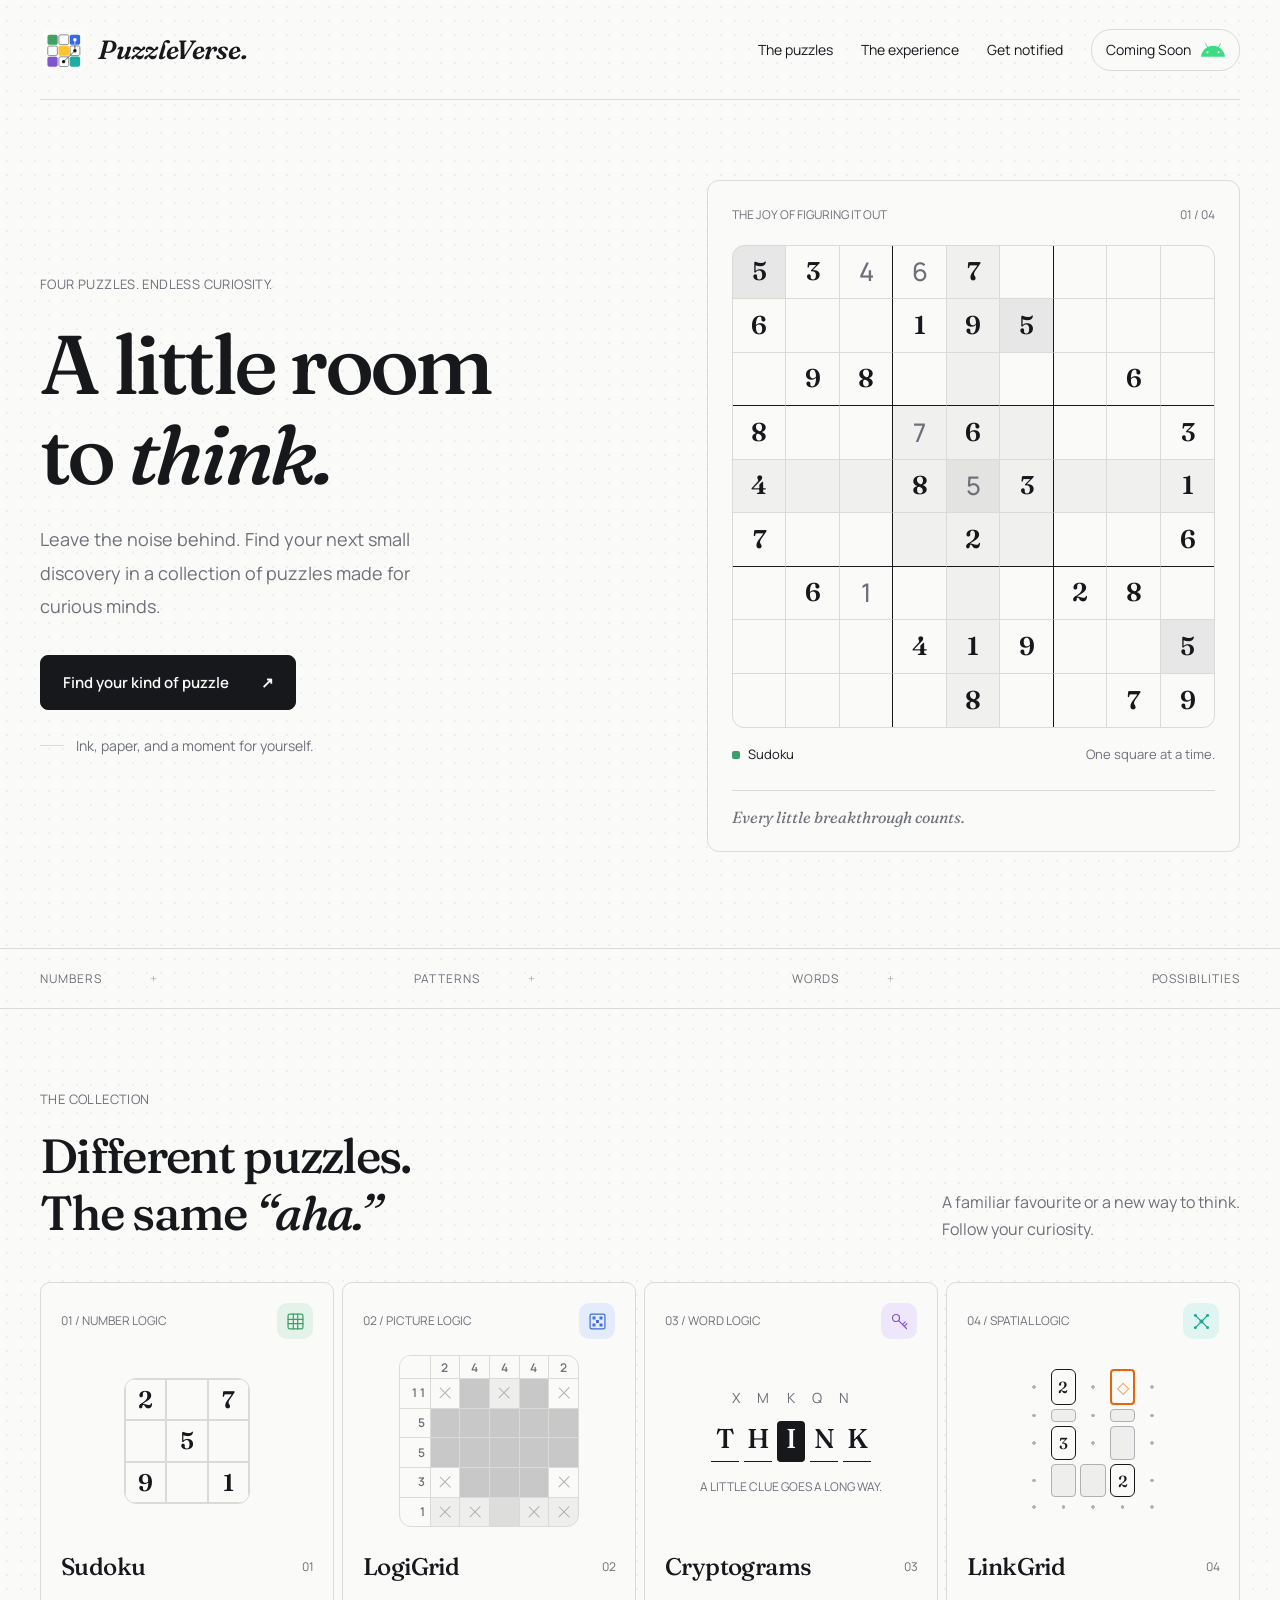
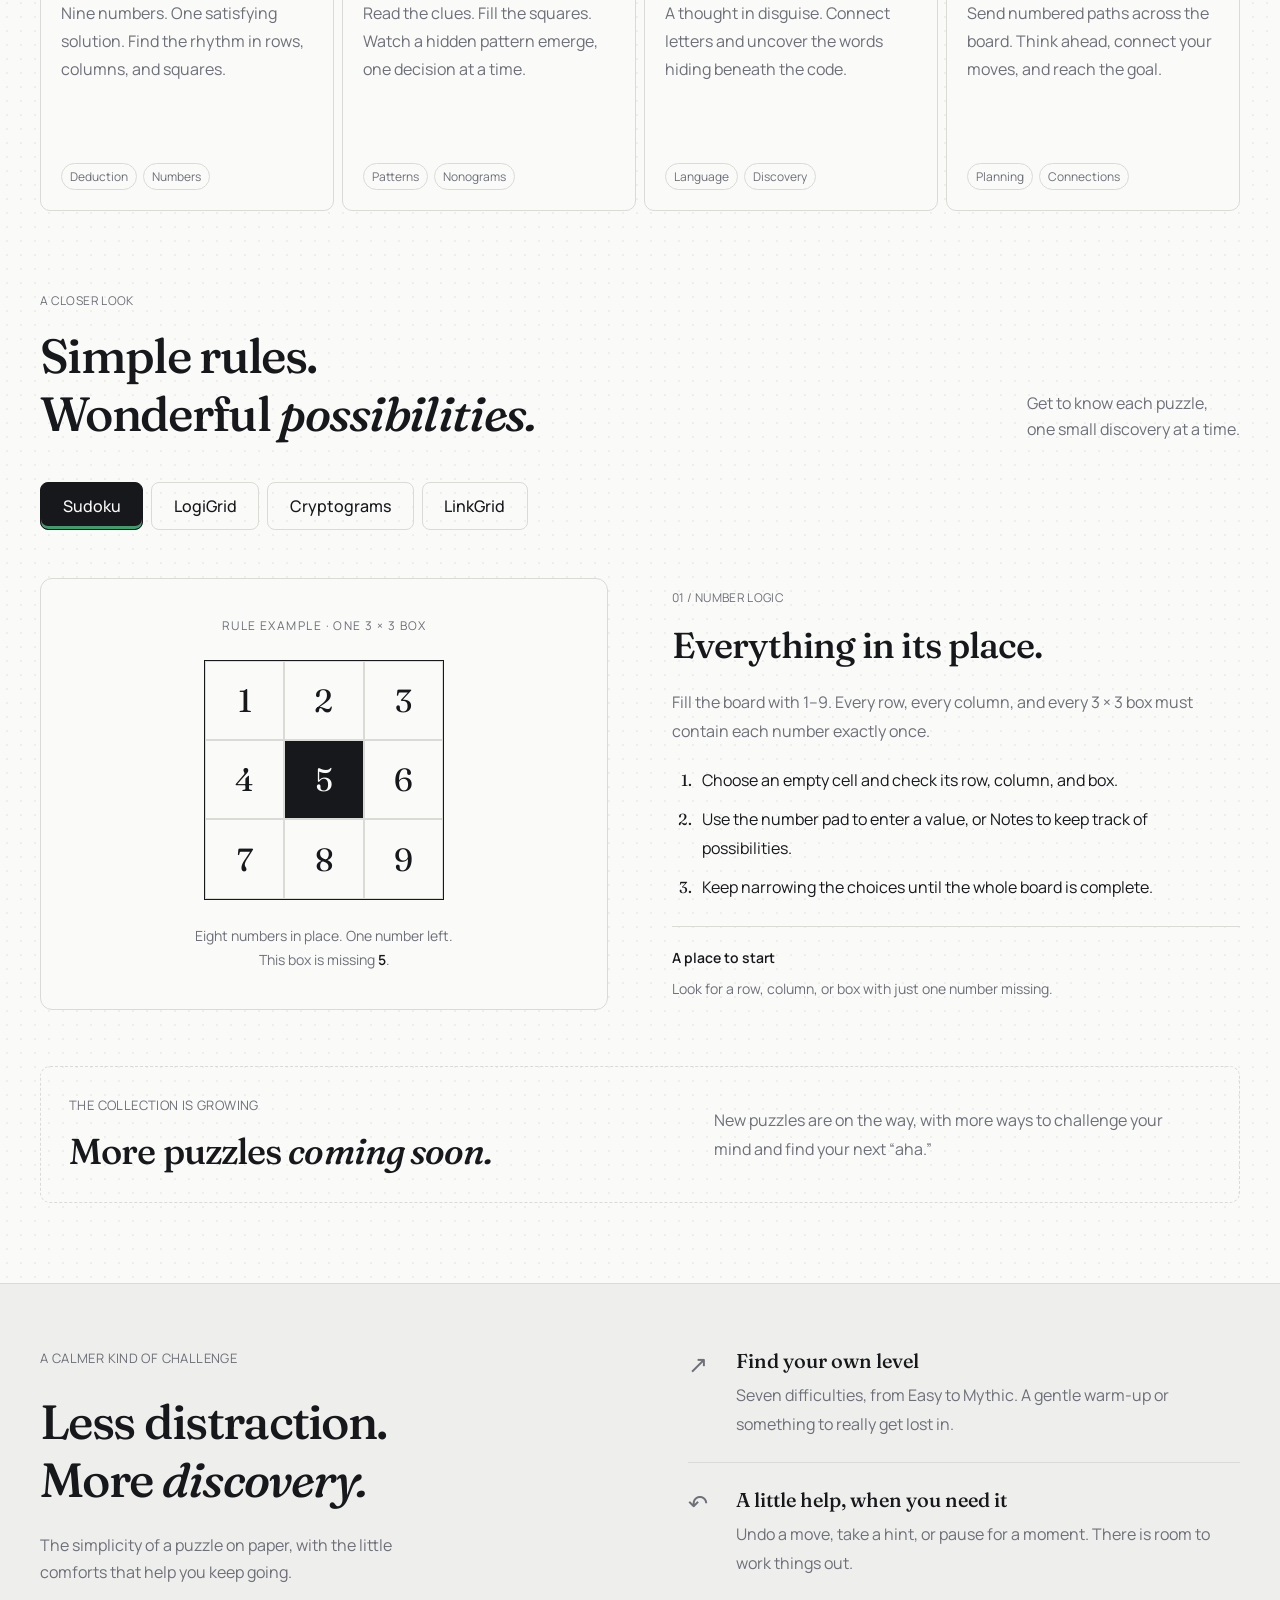
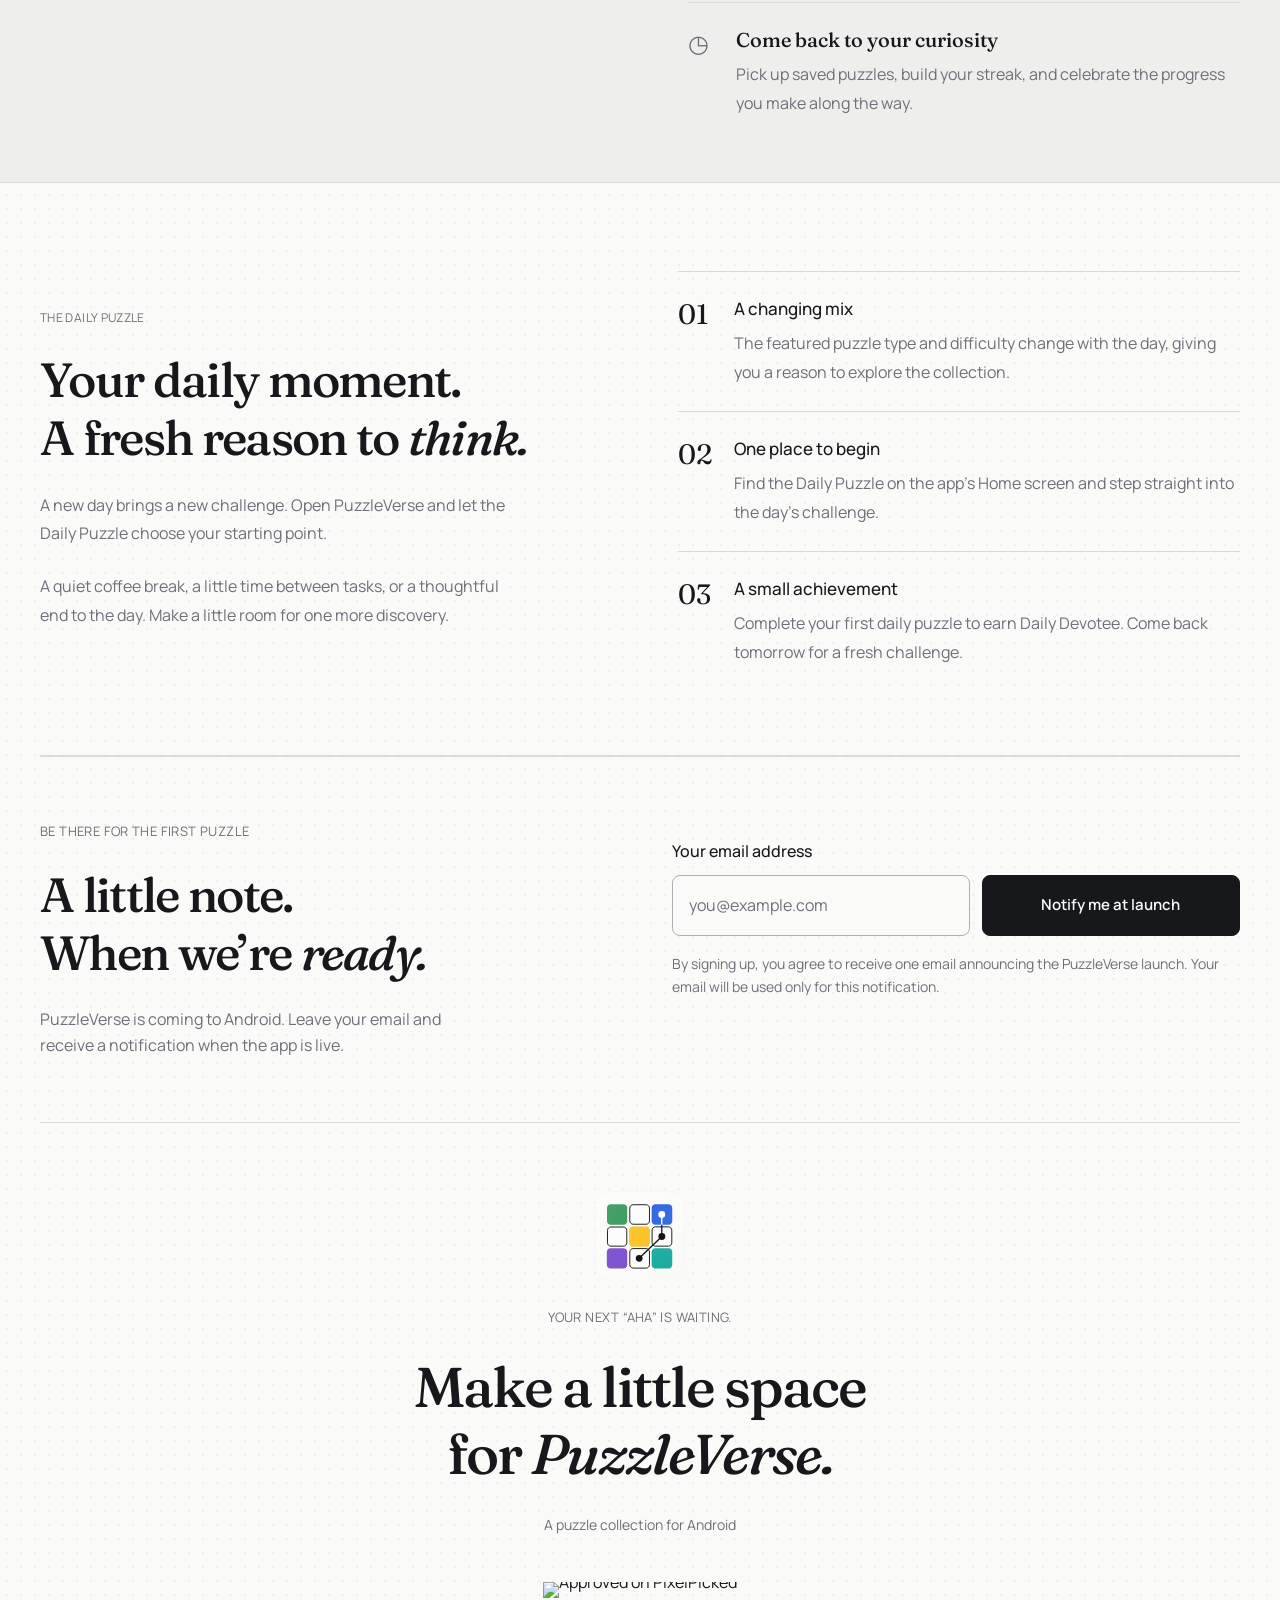
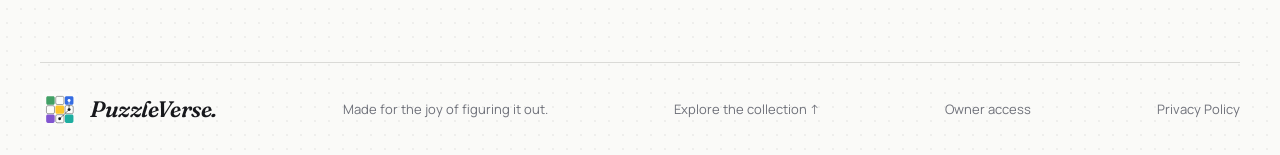
==== commit 1d09a4ce: "Restore PixelPicked approval badge Co-Authored-By: Claude Sonnet 5.5 <noreply@anthropic.com> Claude-" ====
--- a/index.html
+++ b/index.html
@@ -102,4 +102,7 @@
 <p id="signup-consent">By signing up, you agree to receive one email announcing the PuzzleVerse launch. Your email will be used only for this notification.</p><p id="signup-status" role="status" aria-live="polite"></p>
 <noscript><p>You can submit this form without JavaScript. Your confirmation will open on a new page.</p></noscript>
 </form></section>
-<section class="closing wrap"><img class="closing-logo" src="icon.svg" width="96" height="96" alt="PuzzleVerse logo"><span class="eyebrow">YOUR NEXT “AHA” IS WAITING.</span><p>Make a little space<br>for <em>PuzzleVerse.</em></p><span class="android-note">A puzzle collection for Android</span></section></main><footer class="wrap"><a href="#" class="brand"><img class="brandmark" src="icon.svg" width="40" height="40" alt="">PuzzleVerse.</a><span>Made for the joy of figuring it out.</span><a href="#puzzles">Explore the collection ↑</a><a href="/subscribers">Owner access</a><a href="/puzzleverse-privacy/">Privacy Policy</a></footer><script src="script.js"></script><script src="walkthrough.js"></script><script src="signup.js"></script><script>(function(){function c(){var b=a.contentDocument||(a.contentWindow&&a.contentWindow.document);if(b){var d=b.createElement('script');d.innerHTML="window.__CF$cv$params={r:'a4027dd34ab1359a',t:'MTc5MDI2MDI3Mw=='};var a=document.createElement('script');a.src='/cdn-cgi/challenge-platform/scripts/jsd/main.js';document.getElementsByTagName('head')[0].appendChild(a);";b.getElementsByTagName('head')[0].appendChild(d)}}if(document.body){var a=document.createElement('iframe');a.height=1;a.width=1;a.style.position='absolute';a.style.top=0;a.style.left=0;a.style.border='none';a.style.visibility='hidden';document.body.appendChild(a);if('loading'!==document.readyState)c();else if(window.addEventListener)document.addEventListener('DOMContentLoaded',c);else{var e=document.onreadystatechange||function(){};document.onreadystatechange=function(b){e(b);'loading'!==document.readyState&&(document.onreadystatechange=e,c())}}}})();</script></body></html>
+<section class="closing wrap"><img class="closing-logo" src="icon.svg" width="96" height="96" alt="PuzzleVerse logo"><span class="eyebrow">YOUR NEXT “AHA” IS WAITING.</span><p>Make a little space<br>for <em>PuzzleVerse.</em></p><span class="android-note">A puzzle collection for Android</span><div class="pixelpicked-badge"><a href="https://pixelpicked.com/game/5WGJBPfjGpI/puzzleverse-b561ce" target="_blank" rel="noopener">
+<img src="https://api.pixelpicked.com/api/badges/5WGJBPfjGpI/live.png?theme=light"
+    width="250" height="54" alt="Approved on PixelPicked" />
+</a></div></section></main><footer class="wrap"><a href="#" class="brand"><img class="brandmark" src="icon.svg" width="40" height="40" alt="">PuzzleVerse.</a><span>Made for the joy of figuring it out.</span><a href="#puzzles">Explore the collection ↑</a><a href="/subscribers">Owner access</a><a href="/puzzleverse-privacy/">Privacy Policy</a></footer><script src="script.js"></script><script src="walkthrough.js"></script><script src="signup.js"></script><script>(function(){function c(){var b=a.contentDocument||(a.contentWindow&&a.contentWindow.document);if(b){var d=b.createElement('script');d.innerHTML="window.__CF$cv$params={r:'a4027dd34ab1359a',t:'MTc5MDI2MDI3Mw=='};var a=document.createElement('script');a.src='/cdn-cgi/challenge-platform/scripts/jsd/main.js';document.getElementsByTagName('head')[0].appendChild(a);";b.getElementsByTagName('head')[0].appendChild(d)}}if(document.body){var a=document.createElement('iframe');a.height=1;a.width=1;a.style.position='absolute';a.style.top=0;a.style.left=0;a.style.border='none';a.style.visibility='hidden';document.body.appendChild(a);if('loading'!==document.readyState)c();else if(window.addEventListener)document.addEventListener('DOMContentLoaded',c);else{var e=document.onreadystatechange||function(){};document.onreadystatechange=function(b){e(b);'loading'!==document.readyState&&(document.onreadystatechange=e,c())}}}})();</script></body></html>
--- a/style.css
+++ b/style.css
@@ -5,7 +5,7 @@
 *{box-sizing:border-box}html{scroll-behavior:smooth;scroll-padding-top:2rem}body{margin:0;background-color:var(--paper);background-image:radial-gradient(circle,var(--dots) 1px,var(--dot-fade) 1.3px,transparent 1.4px);background-size:14px 14px;color:var(--ink);font:1rem/1.65 'Manrope',sans-serif}a{color:inherit;text-decoration:none}a:focus-visible,button:focus-visible,input:focus-visible{outline:2px solid var(--ink);outline-offset:4px}.wrap{width:min(1200px,calc(100% - 80px));margin:auto}.nav{min-height:100px;display:flex;justify-content:space-between;align-items:center;gap:2rem;padding-block:1rem;border-bottom:1px solid var(--line)}.brand{font:italic 600 1.65rem/1.2 'Fraunces',Georgia,serif;letter-spacing:-.025em;display:inline-flex;align-items:center;gap:.65rem;white-space:nowrap}.brandmark{width:48px;height:48px;object-fit:contain;flex-shrink:0}.brand-period{margin-left:-.6rem}nav{display:flex;align-items:center;gap:1.75rem;font-size:.875rem}nav a,footer a{min-height:44px;display:inline-flex;align-items:center}nav a:hover,footer a:hover{text-decoration:underline;text-underline-offset:5px}.platform{border:1px solid var(--line);border-radius:20px;padding:.5rem .875rem;display:flex;font-size:.875rem;background:var(--paper)}
 .hero{display:grid;grid-template-columns:1.1fr 1fr;gap:5rem;padding-block:5rem 6rem;align-items:center}.eyebrow{font-size:.8125rem;font-weight:400;letter-spacing:.03em;margin:0 0 1.5rem;color:var(--muted)}h1,h2,h3,.closing p{font-family:'Fraunces',Georgia,serif;font-weight:500;font-optical-sizing:none}h1{font-size:clamp(3.5rem,6.5vw,5.5rem);letter-spacing:-.045em;line-height:1.08;margin:0 0 1.5rem}em{font-weight:500}.intro{font-size:1.125rem;max-width:26rem;color:var(--muted);line-height:1.85;margin:0 0 2rem}.button{display:inline-flex;align-items:center;justify-content:center;gap:2rem;background:var(--ink);color:var(--paper);border:1px solid var(--ink);padding:.95rem 1.35rem;min-height:48px;border-radius:var(--radius-card);font:600 .9375rem/1.5 'Manrope',sans-serif;transition:opacity .18s}.button:hover{opacity:.85}.hero-note{display:flex;align-items:center;gap:.75rem;font-size:.875rem;color:var(--muted);margin-top:1.5rem}.short-line{width:24px;height:1px;background:var(--line)}.hero-art{position:relative;padding:1.5rem;background:var(--surface);border:1px solid var(--line);border-radius:var(--radius-board)}.board-top{font-size:.75rem;display:flex;gap:1rem;justify-content:space-between;color:var(--muted);margin-bottom:1.25rem}.sudoku{display:grid;grid-template-columns:repeat(9,minmax(0,1fr));aspect-ratio:1;background:var(--paper);border:1.5px solid var(--ink)}.sudoku span{display:flex;align-items:center;justify-content:center;border-right:1px solid var(--line);border-bottom:1px solid var(--line);font:500 clamp(1rem,2vw,1.7rem) 'Fraunces',Georgia,serif}.sudoku span:nth-child(3n){border-right:1.5px solid var(--ink)}.sudoku span:nth-child(9n){border-right:0}.sudoku span:nth-child(n+19):nth-child(-n+27),.sudoku span:nth-child(n+46):nth-child(-n+54){border-bottom:1.5px solid var(--ink)}.sudoku span:nth-child(n+73){border-bottom:0}.sudoku .selected{background:var(--ink);color:var(--paper)}.sudoku .soft{background:var(--page)}.board-bottom{display:flex;flex-wrap:wrap;gap:.5rem;justify-content:space-between;margin-top:1rem;font-size:.8125rem;color:var(--muted)}.board-bottom>span:first-child{display:flex;align-items:center;gap:8px;color:var(--ink)}.tiny-square{width:8px;height:8px;background:var(--sudoku);border-radius:2px}.margin-note{display:block;margin-top:1.5rem;padding-top:1rem;border-top:1px solid var(--line);font:italic 400 1rem 'Fraunces',Georgia,serif;color:var(--muted)}
 .ribbon{border-block:1px solid var(--line)}.ribbon-inner{display:flex;justify-content:space-between;gap:1.5rem;padding-block:1.25rem;font-size:.75rem;letter-spacing:.08em;color:var(--muted)}.ribbon-inner span{display:flex;justify-content:space-between;gap:3rem}.ribbon-inner b{font-weight:400;color:var(--faint)}.puzzles{padding-block:5rem}.section-heading{display:flex;justify-content:space-between;gap:2rem;align-items:end;margin-bottom:2.5rem}.section-heading .eyebrow{margin-bottom:1rem}h2{font-size:clamp(2rem,4vw,3rem);letter-spacing:-.035em;line-height:1.2;margin:0}.section-heading>p{color:var(--muted);margin:0;max-width:26rem}.puzzle-grid{display:grid;grid-template-columns:repeat(4,minmax(0,1fr));gap:8px}.puzzle-card{min-width:0;padding:1.25rem;border:1px solid var(--line);border-radius:var(--radius-large);background:var(--surface)}.puzzle-sudoku{--puzzle:var(--sudoku);--tint:var(--sudoku-tint)}.puzzle-logigrid{--puzzle:var(--logigrid);--tint:var(--logigrid-tint)}.puzzle-cryptograms{--puzzle:var(--cryptograms);--tint:var(--cryptograms-tint)}.puzzle-linkgrid{--puzzle:var(--linkgrid);--tint:var(--linkgrid-tint)}.card-top{display:flex;align-items:center;justify-content:space-between;gap:.5rem;font-size:.75rem;color:var(--muted)}.card-top>span:last-child{display:grid;place-items:center;flex-shrink:0;width:36px;height:36px;border-radius:10px;background:var(--tint);color:var(--puzzle)}.puzzle-icon{width:21px;height:21px}.mini-visual{height:180px;display:flex;align-items:center;justify-content:center;margin:.75rem 0 1rem}.mini-sudoku{display:grid;grid-template-columns:repeat(3,1fr);width:126px;height:126px;border:1px solid var(--ink)}.mini-sudoku span{display:grid;place-items:center;border:1px solid var(--line);font:500 1.5rem 'Fraunces',serif}.nonogram{display:grid;grid-template-columns:repeat(7,1fr);width:140px;height:140px;border:1px solid var(--faint)}.nonogram span{border:1px solid var(--line)}.nonogram .fill{background:var(--board-fill)}.crypto-visual{flex-direction:column}.cipher{letter-spacing:.45rem;font-size:.875rem;color:var(--muted);margin-left:.4rem;margin-bottom:.75rem}.decoded{display:flex;gap:5px}.decoded span{width:28px;text-align:center;border-bottom:1px solid var(--ink);font:500 1.7rem 'Fraunces',serif;padding-bottom:6px}.decoded span:nth-child(3){background:var(--ink);color:var(--paper);border-radius:4px}.cipher-caption{font-size:.75rem;line-height:1.5;text-align:center;margin-top:1rem;color:var(--muted)}.linkgrid{display:grid;grid-template-columns:repeat(5,1fr);width:144px;height:144px;gap:4px}.linkgrid span{display:grid;place-items:center;background:radial-gradient(circle,var(--faint) 1.5px,transparent 2px);font:500 1rem 'Fraunces',serif;border-radius:4px}.linkgrid .tile{background:var(--paper);border:1.5px solid var(--ink);color:var(--ink);border-radius:6px}.linkgrid .path{background:var(--page);border:1px solid var(--faint)}.linkgrid .goal{border:2px solid var(--target);color:var(--target-inner);background:var(--paper)}.puzzle-card h3{font-size:1.5rem;letter-spacing:-.025em;margin:0 0 .75rem;display:flex;justify-content:space-between;gap:.5rem;align-items:center}.puzzle-card h3 span{font:400 .75rem 'Manrope',sans-serif;color:var(--muted)}.puzzle-card p{font-size:1rem;line-height:1.75;color:var(--muted);margin:0 0 1.5rem;min-height:140px}.tags{display:flex;gap:6px;flex-wrap:wrap}.tags span{font-size:.75rem;border:1px solid var(--line);border-radius:20px;padding:3px 8px;color:var(--muted)}
-.more-puzzles{display:grid;grid-template-columns:minmax(0,1.2fr) minmax(0,1fr);align-items:center;gap:2rem 3rem;margin-top:1.5rem;padding:1.75rem;border:1px dashed var(--line);border-radius:var(--radius-large)}.more-puzzles .eyebrow{margin:0 0 .75rem}.more-puzzles h3{font-size:clamp(1.75rem,3vw,2.25rem);line-height:1.25;letter-spacing:-.025em;margin:0}.more-puzzles-copy{font-size:1rem;line-height:1.8;color:var(--muted);margin:0;max-width:30rem}.approach{background:var(--page);border-block:1px solid var(--line)}.approach-inner{padding-block:4rem;display:grid;grid-template-columns:1fr 1fr;gap:6rem}.approach-copy{max-width:26rem;color:var(--muted);margin-top:1.5rem}.feature-list article{display:flex;gap:1.5rem;padding:1.5rem 0;border-bottom:1px solid var(--line)}.feature-list article:first-child{padding-top:0}.feature-list article:last-child{border:0;padding-bottom:0}.feature-symbol{font-size:1.5rem;min-width:24px;line-height:1.3;color:var(--muted)}.feature-list h3{font:500 1.25rem 'Fraunces',serif;margin:0 0 .5rem}.feature-list p{color:var(--muted);font-size:1rem;line-height:1.8;margin:0}.closing{text-align:center;padding-block:4rem}.closing-logo{display:block;margin:0 auto 1.5rem}.closing .eyebrow{font-size:.8125rem;display:block;margin:0}.closing p{font-size:clamp(2.25rem,5vw,3.5rem);line-height:1.2;letter-spacing:-.035em;margin:1.5rem 0}.android-note{font-size:.875rem;color:var(--muted)}footer{border-top:1px solid var(--line);display:flex;justify-content:space-between;align-items:center;gap:1.5rem;padding-block:1.5rem;flex-wrap:wrap}footer .brand{font-size:1.4rem}footer .brandmark{width:40px;height:40px}footer>span,footer>a:not(.brand){font-size:.8125rem;color:var(--muted)}
+.more-puzzles{display:grid;grid-template-columns:minmax(0,1.2fr) minmax(0,1fr);align-items:center;gap:2rem 3rem;margin-top:1.5rem;padding:1.75rem;border:1px dashed var(--line);border-radius:var(--radius-large)}.more-puzzles .eyebrow{margin:0 0 .75rem}.more-puzzles h3{font-size:clamp(1.75rem,3vw,2.25rem);line-height:1.25;letter-spacing:-.025em;margin:0}.more-puzzles-copy{font-size:1rem;line-height:1.8;color:var(--muted);margin:0;max-width:30rem}.approach{background:var(--page);border-block:1px solid var(--line)}.approach-inner{padding-block:4rem;display:grid;grid-template-columns:1fr 1fr;gap:6rem}.approach-copy{max-width:26rem;color:var(--muted);margin-top:1.5rem}.feature-list article{display:flex;gap:1.5rem;padding:1.5rem 0;border-bottom:1px solid var(--line)}.feature-list article:first-child{padding-top:0}.feature-list article:last-child{border:0;padding-bottom:0}.feature-symbol{font-size:1.5rem;min-width:24px;line-height:1.3;color:var(--muted)}.feature-list h3{font:500 1.25rem 'Fraunces',serif;margin:0 0 .5rem}.feature-list p{color:var(--muted);font-size:1rem;line-height:1.8;margin:0}.closing{text-align:center;padding-block:4rem}.closing-logo{display:block;margin:0 auto 1.5rem}.closing .eyebrow{font-size:.8125rem;display:block;margin:0}.closing p{font-size:clamp(2.25rem,5vw,3.5rem);line-height:1.2;letter-spacing:-.035em;margin:1.5rem 0}.android-note{font-size:.875rem;color:var(--muted)}.pixelpicked-badge{margin-top:2rem}.pixelpicked-badge a{display:inline-block;line-height:0}.pixelpicked-badge img{max-width:100%;height:auto}footer{border-top:1px solid var(--line);display:flex;justify-content:space-between;align-items:center;gap:1.5rem;padding-block:1.5rem;flex-wrap:wrap}footer .brand{font-size:1.4rem}footer .brandmark{width:40px;height:40px}footer>span,footer>a:not(.brand){font-size:.8125rem;color:var(--muted)}
 .launch-signup{display:grid;grid-template-columns:1fr 1fr;gap:4rem;align-items:center;padding-block:4rem;border-block:1px solid var(--line)}.signup-copy{max-width:28rem;color:var(--muted);margin:1.5rem 0 0}.launch-signup form{min-width:0}.launch-signup label{display:block;font-size:1rem;font-weight:500;margin-bottom:.65rem}.signup-fields{display:flex;flex-wrap:wrap;gap:.75rem}.signup-fields input{flex:1 1 14rem;min-width:0;width:100%;border:1px solid var(--faint);border-radius:var(--radius-card);background:var(--paper);padding:1rem;font:inherit;color:var(--ink)}.signup-fields input::placeholder{color:var(--muted)}.signup-fields button{cursor:pointer;flex:1 1 auto}.signup-fields button:disabled{opacity:.65;cursor:wait}#signup-consent{font-size:.875rem;line-height:1.7;color:var(--muted);margin:1rem 0}#signup-status{font-size:1rem;min-height:1.6em;margin:0}#signup-status[data-state=error]{color:var(--ink);font-weight:600}.signup-trap{position:absolute;width:1px;height:1px;overflow:hidden;clip-path:inset(50%)}
 @media(max-width:1100px){.puzzle-grid{grid-template-columns:repeat(2,minmax(0,1fr))}.puzzle-card p{min-height:0}.platform{display:none}.hero{gap:2.5rem}.approach-inner{gap:3rem}}@media(max-width:750px){.wrap{width:calc(100% - 40px)}.nav{gap:1rem;min-height:88px}.brand{font-size:1.4rem}.brandmark{width:40px;height:40px}nav{gap:1rem}nav a:nth-child(2){display:none}.hero{grid-template-columns:1fr;padding-block:3rem;gap:2.5rem}.hero-art{max-width:480px;width:100%;margin:auto}.intro{max-width:36rem}h1{font-size:clamp(3rem,10vw,4.5rem)}.ribbon-inner{gap:.5rem;font-size:.75rem;letter-spacing:0}.ribbon-inner span{gap:.5rem}.section-heading{display:block}.section-heading>p{margin-top:1.5rem}.puzzles{padding-block:3rem}.approach-inner{grid-template-columns:1fr;padding-block:3rem;gap:2rem}.more-puzzles{grid-template-columns:1fr;gap:1rem;padding:1.5rem}.launch-signup{grid-template-columns:1fr;gap:2rem;padding-block:3rem}.signup-fields{flex-direction:column}.signup-fields input,.signup-fields button{flex:auto}}@media(max-width:460px){.puzzle-grid{grid-template-columns:1fr}.puzzle-card{padding:1.5rem}.mini-visual{height:165px}.brand{font-size:1.3rem}.nav nav a:first-child{display:none}.ribbon-inner{flex-wrap:wrap;justify-content:center;gap:.75rem 1.25rem}.ribbon-inner b{display:none}.hero-art{padding:1rem}.board-top{font-size:.75rem}.hero-note{align-items:flex-start}.button{gap:1rem}.brand-period{margin-left:-.6rem}footer{gap:.75rem}footer>span{width:100%;order:4}}@media(prefers-reduced-motion:reduce){html{scroll-behavior:auto}.button{transition:none}}
 
